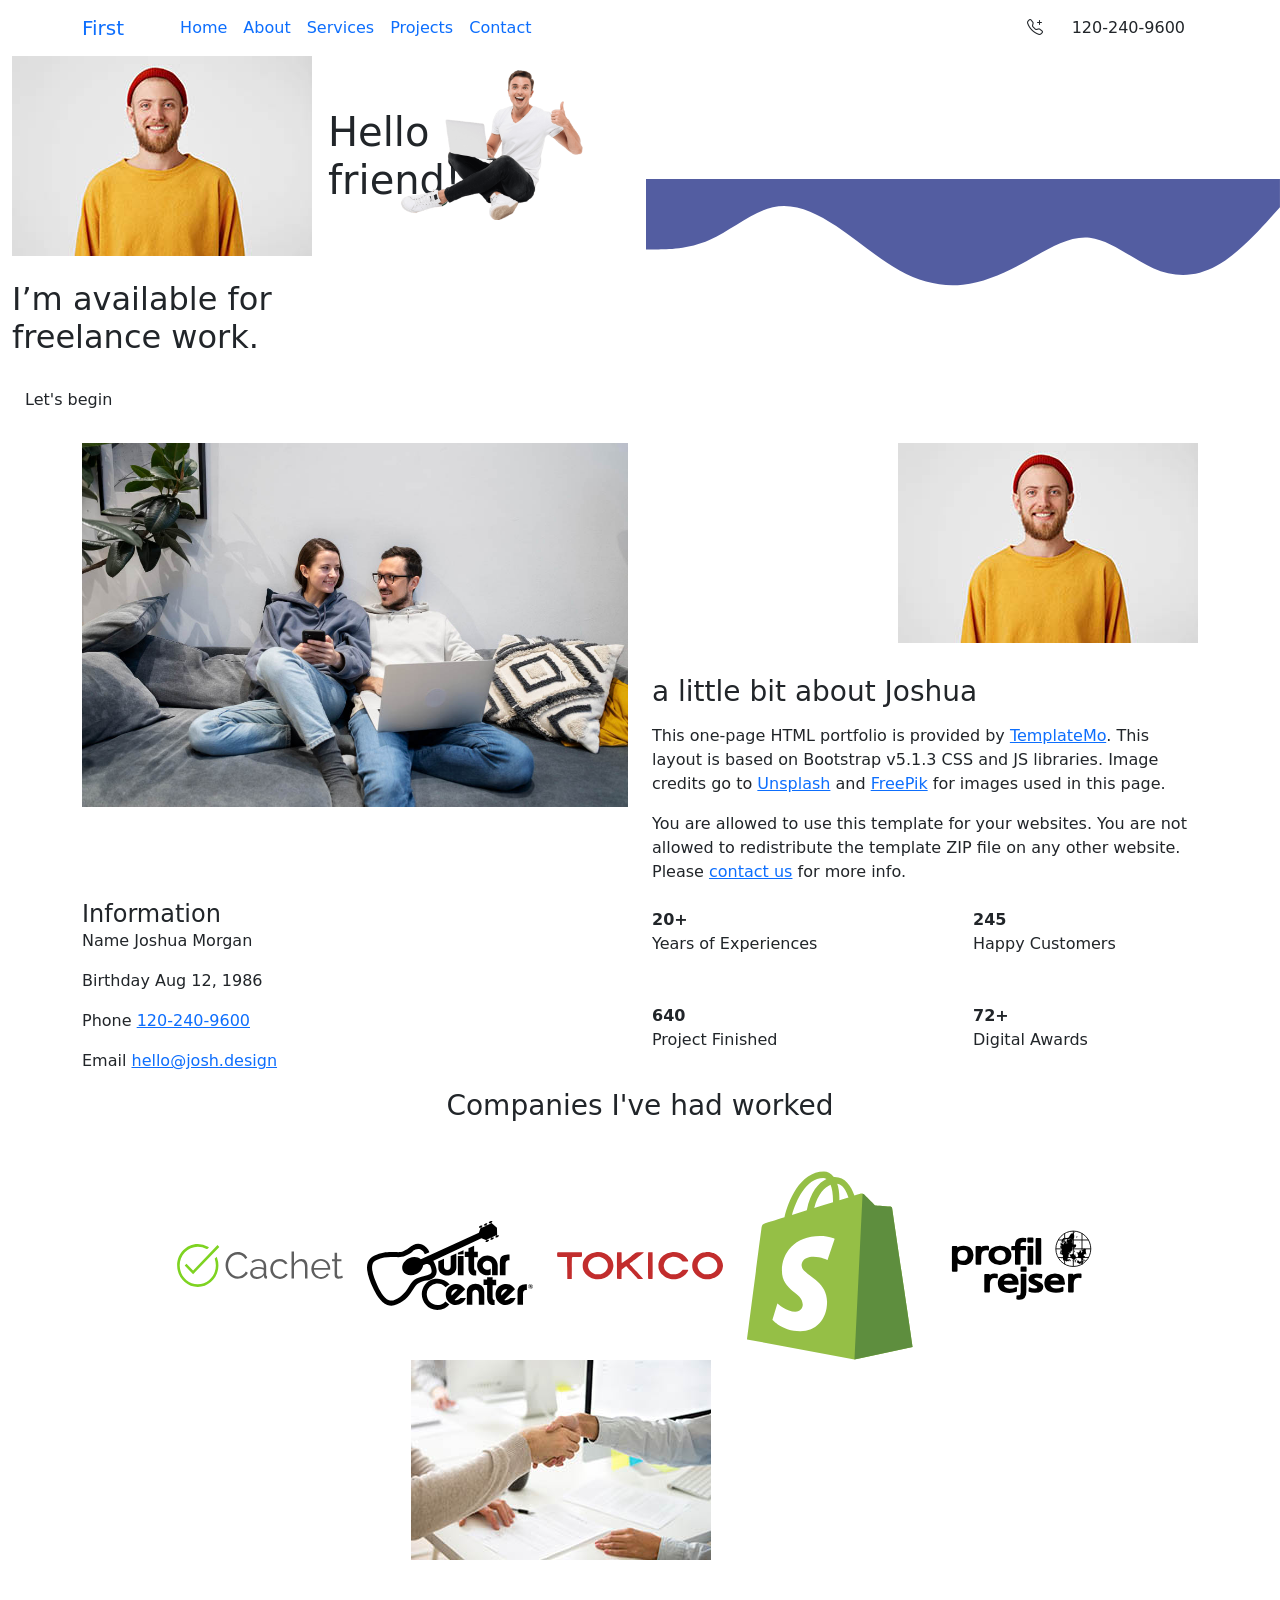
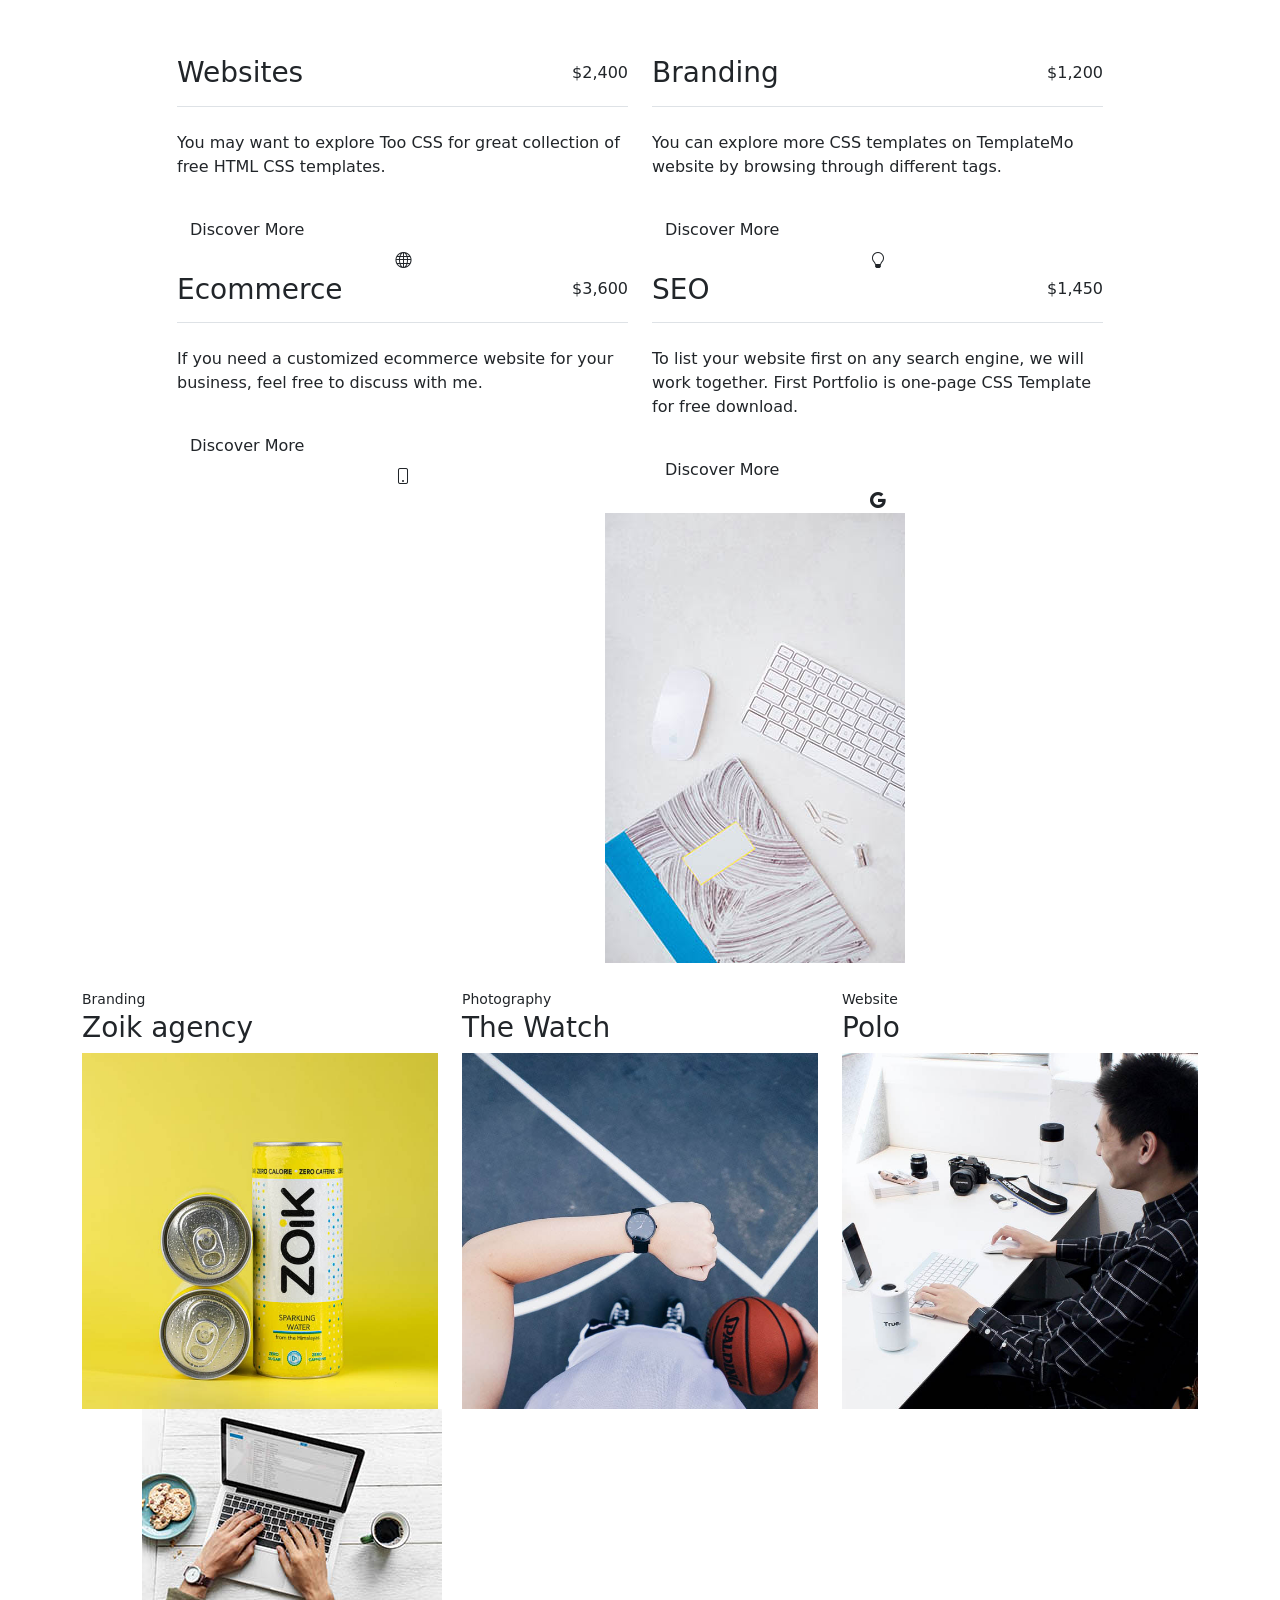
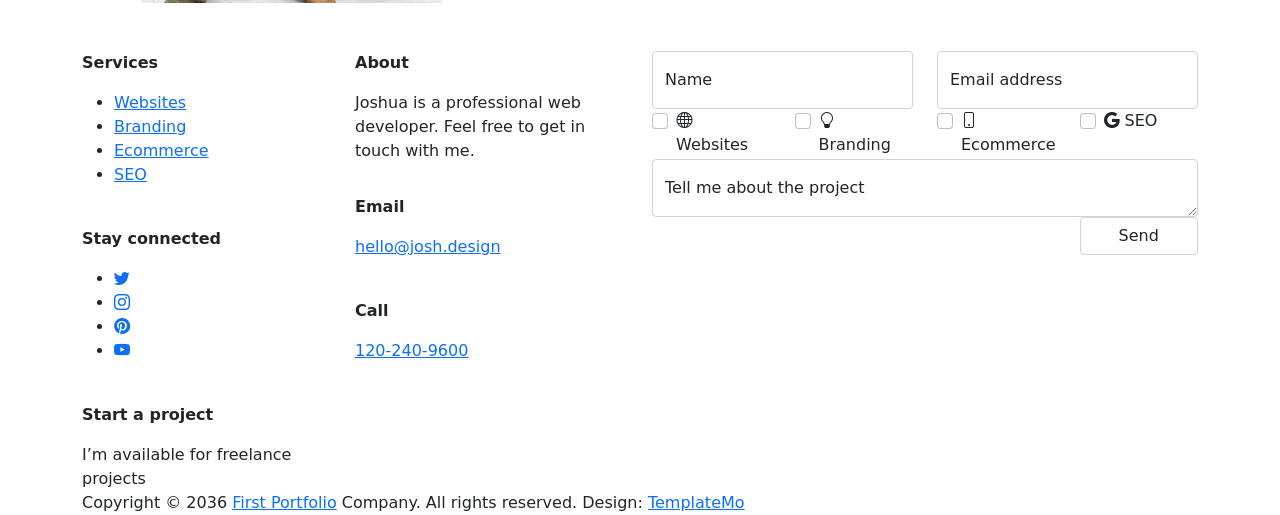
==== index.html @ f3dd94b9 "first push" ====
<!doctype html>
<html lang="en">
    <head>
        <meta charset="utf-8">
        <meta name="viewport" content="width=device-width, initial-scale=1">

        <meta name="description" content="">
        <meta name="author" content="TemplateMo">

        <title>First Portfolio Bootstrap 5 Theme</title>

        <!-- CSS FILES -->
        <link rel="preconnect" href="https://fonts.googleapis.com">
        
        <link rel="preconnect" href="https://fonts.gstatic.com" crossorigin>
        
        <link href="https://fonts.googleapis.com/css2?family=DM+Sans:wght@400;500;700&display=swap" rel="stylesheet">

        <link href="css/bootstrap.min.css" rel="stylesheet">

        <link href="css/bootstrap-icons.css" rel="stylesheet">

        <link href="css/magnific-popup.css" rel="stylesheet">

        <link href="css/templatemo-first-portfolio-style.css" rel="stylesheet">
        
<!--

TemplateMo 578 First Portfolio

https://templatemo.com/tm-578-first-portfolio

-->
    </head>
    
    <body>

        <section class="preloader">
            <div class="spinner">
                <span class="spinner-rotate"></span>    
            </div>
        </section>

        <nav class="navbar navbar-expand-lg">
            <div class="container">

                <button class="navbar-toggler" type="button" data-bs-toggle="collapse" data-bs-target="#navbarNav" aria-controls="navbarNav" aria-expanded="false" aria-label="Toggle navigation">
                    <span class="navbar-toggler-icon"></span>
                </button>

                <a href="index.html" class="navbar-brand mx-auto mx-lg-0">First</a>

                <div class="d-flex align-items-center d-lg-none">
                    <i class="navbar-icon bi-telephone-plus me-3"></i>
                    <a class="custom-btn btn" href="#section_5">
                        120-240-9600
                    </a>
                </div>

                <div class="collapse navbar-collapse" id="navbarNav">
                    <ul class="navbar-nav ms-lg-5">
                        <li class="nav-item">
                            <a class="nav-link click-scroll" href="#section_1">Home</a>
                        </li>

                        <li class="nav-item">
                            <a class="nav-link click-scroll" href="#section_2">About</a>
                        </li>

                        <li class="nav-item">
                            <a class="nav-link click-scroll" href="#section_3">Services</a>
                        </li>

                        <li class="nav-item">
                            <a class="nav-link click-scroll" href="#section_4">Projects</a>
                        </li>

                        <li class="nav-item">
                            <a class="nav-link click-scroll" href="#section_5">Contact</a>
                        </li>
                    </ul>

                    <div class="d-lg-flex align-items-center d-none ms-auto">
                        <i class="navbar-icon bi-telephone-plus me-3"></i>
                        <a class="custom-btn btn" href="#section_5">
                            120-240-9600
                        </a>
                    </div>
                </div>

            </div>
        </nav>

        <main>

            <section class="hero d-flex justify-content-center align-items-center" id="section_1">
                <div class="container">
                    <div class="row">

                        <div class="col-lg-7 col-12">
                            <div class="hero-text">
                                <div class="hero-title-wrap d-flex align-items-center mb-4">
                                    <img src="images/happy-bearded-young-man.jpg" class="avatar-image avatar-image-large img-fluid" alt="">

                                    <h1 class="hero-title ms-3 mb-0">Hello friend!</h1>
                                </div>

                                <h2 class="mb-4">I’m available for freelance work.</h2>
                                <p class="mb-4"><a class="custom-btn btn custom-link" href="#section_2">Let's begin</a></p>
                            </div>
                        </div>

                        <div class="col-lg-5 col-12 position-relative">
                            <div class="hero-image-wrap"></div>
                            <img src="images/portrait-happy-excited-man-holding-laptop-computer.png" class="hero-image img-fluid" alt="">
                        </div>

                    </div>
                </div>

                <svg xmlns="http://www.w3.org/2000/svg" viewBox="0 0 1440 320"><path fill="#535da1" fill-opacity="1" d="M0,160L24,160C48,160,96,160,144,138.7C192,117,240,75,288,64C336,53,384,75,432,106.7C480,139,528,181,576,208C624,235,672,245,720,240C768,235,816,213,864,186.7C912,160,960,128,1008,133.3C1056,139,1104,181,1152,202.7C1200,224,1248,224,1296,197.3C1344,171,1392,117,1416,90.7L1440,64L1440,0L1416,0C1392,0,1344,0,1296,0C1248,0,1200,0,1152,0C1104,0,1056,0,1008,0C960,0,912,0,864,0C816,0,768,0,720,0C672,0,624,0,576,0C528,0,480,0,432,0C384,0,336,0,288,0C240,0,192,0,144,0C96,0,48,0,24,0L0,0Z"></path></svg>
            </section>


            <section class="about section-padding" id="section_2">
                <div class="container">
                    <div class="row">

                        <div class="col-lg-6 col-12">
                            <img src="images/couple-working-from-home-together-sofa.jpg" class="about-image img-fluid" alt="">
                        </div>

                        <div class="col-lg-6 col-12 mt-5 mt-lg-0">
                            <div class="about-thumb">

                                <div class="section-title-wrap d-flex justify-content-end align-items-center mb-4">
                                    <h2 class="text-white me-4 mb-0">My Story</h2>

                                    <img src="images/happy-bearded-young-man.jpg" class="avatar-image img-fluid" alt="">
                                </div>

                                <h3 class="pt-2 mb-3">a little bit about Joshua</h3>

                                <p>This one-page HTML portfolio is provided by <a href="https://templatemo.com" target="_blank">TemplateMo</a>. This layout is based on Bootstrap v5.1.3 CSS and JS libraries. Image credits go to <a href="https://unsplash.com" target="_blank">Unsplash</a> and <a href="https://freepik.com" target="_blank">FreePik</a> for images used in this page.</p>

                                <p>You are allowed to use this template for your websites. You are not allowed to redistribute the template ZIP file on any other website. Please <a href="https://templatemo.com/contact" target="_blank">contact us</a> for more info.</p>
                            </div>
                        </div>

                    </div>
                </div>
            </section>

            <section class="featured section-padding">
                <div class="container">
                    <div class="row">

                        <div class="col-lg-6 col-12">
                            <div class="profile-thumb">
                                <div class="profile-title">
                                    <h4 class="mb-0">Information</h4>
                                </div>

                                <div class="profile-body">
                                    <p>
                                        <span class="profile-small-title">Name</span> 
                                        <span>Joshua Morgan</span>
                                    </p>

                                    <p>
                                        <span class="profile-small-title">Birthday</span> 
                                        <span>Aug 12, 1986</span>
                                    </p>

                                    <p>
                                        <span class="profile-small-title">Phone</span> 
                                         <span><a href="tel: 305-240-9671">120-240-9600</a></span>
                                    </p>

                                    <p>
                                        <span class="profile-small-title">Email</span> 
                                        <span><a href="mailto:hello@josh.design">hello@josh.design</a></span>
                                    </p>
                                </div>
                            </div>
                        </div>

                        <div class="col-lg-6 col-12 mt-5 mt-lg-0">
                            <div class="about-thumb">
                                <div class="row">
                                    <div class="col-lg-6 col-6 featured-border-bottom py-2">
                                        <strong class="featured-numbers">20+</strong>

                                        <p class="featured-text">Years of Experiences</p>
                                    </div>

                                    <div class="col-lg-6 col-6 featured-border-start featured-border-bottom ps-5 py-2">
                                        <strong class="featured-numbers">245</strong>

                                        <p class="featured-text">Happy Customers</p>
                                    </div>

                                    <div class="col-lg-6 col-6 pt-4">
                                        <strong class="featured-numbers">640</strong>

                                        <p class="featured-text">Project Finished</p>
                                    </div>

                                    <div class="col-lg-6 col-6 featured-border-start ps-5 pt-4">
                                        <strong class="featured-numbers">72+</strong>

                                        <p class="featured-text">Digital Awards</p>
                                    </div>
                                </div>
                            </div>
                        </div>

                    </div>
                </div>
            </section>


            <section class="clients section-padding">
                <div class="container">
                    <div class="row align-items-center">

                        <div class="col-lg-12 col-12">
                            <h3 class="text-center mb-5">Companies I've had worked</h3>
                        </div>

                        <div class="col-lg-2 col-4 ms-auto clients-item-height">
                            <img src="images/clients/cachet.svg" class="clients-image img-fluid" alt="">
                        </div>

                        <div class="col-lg-2 col-4 clients-item-height">
                            <img src="images/clients/guitar-center.svg" class="clients-image img-fluid" alt="">
                        </div>

                        <div class="col-lg-2 col-4 clients-item-height">
                            <img src="images/clients/tokico.svg" class="clients-image img-fluid" alt="">
                        </div>

                        <div class="col-lg-2 col-4 clients-item-height">
                            <img src="images/clients/shopify.svg" class="clients-image img-fluid" alt="">
                        </div>

                        <div class="col-lg-2 col-4 me-auto clients-item-height">
                            <img src="images/clients/profil-rejser.svg" class="clients-image img-fluid" alt="">
                        </div>

                    </div>
                </div>
            </section>


            <section class="services section-padding" id="section_3">
                <div class="container">
                    <div class="row">

                        <div class="col-lg-10 col-12 mx-auto">
                            <div class="section-title-wrap d-flex justify-content-center align-items-center mb-5">
                                <img src="images/handshake-man-woman-after-signing-business-contract-closeup.jpg" class="avatar-image img-fluid" alt="">

                                <h2 class="text-white ms-4 mb-0">Services</h2>
                            </div>

                            <div class="row pt-lg-5">
                                <div class="col-lg-6 col-12">
                                    <div class="services-thumb">
                                        <div class="d-flex flex-wrap align-items-center border-bottom mb-4 pb-3">
                                            <h3 class="mb-0">Websites</h3>

                                            <div class="services-price-wrap ms-auto">
                                                <p class="services-price-text mb-0">$2,400</p>
                                                <div class="services-price-overlay"></div>
                                            </div>
                                        </div>

                                        <p>You may want to explore Too CSS for great collection of free HTML CSS templates.</p>

                                        <a href="#" class="custom-btn custom-border-btn btn mt-3">Discover More</a>

                                        <div class="services-icon-wrap d-flex justify-content-center align-items-center">
                                            <i class="services-icon bi-globe"></i>
                                        </div>
                                    </div>
                                </div>

                                <div class="col-lg-6 col-12">
                                    <div class="services-thumb services-thumb-up">
                                        <div class="d-flex flex-wrap align-items-center border-bottom mb-4 pb-3">
                                            <h3 class="mb-0">Branding</h3>

                                            <div class="services-price-wrap ms-auto">
                                                <p class="services-price-text mb-0">$1,200</p>
                                                <div class="services-price-overlay"></div>
                                            </div>
                                        </div>

                                        <p>You can explore more CSS templates on TemplateMo website by browsing through different tags.</p>

                                        <a href="#" class="custom-btn custom-border-btn btn mt-3">Discover More</a>

                                        <div class="services-icon-wrap d-flex justify-content-center align-items-center">
                                            <i class="services-icon bi-lightbulb"></i>
                                        </div>
                                    </div>
                                </div>

                                <div class="col-lg-6 col-12">
                                    <div class="services-thumb">
                                        <div class="d-flex flex-wrap align-items-center border-bottom mb-4 pb-3">
                                            <h3 class="mb-0">Ecommerce</h3>

                                            <div class="services-price-wrap ms-auto">
                                                <p class="services-price-text mb-0">$3,600</p>
                                                <div class="services-price-overlay"></div>
                                            </div>
                                        </div>

                                        <p>If you need a customized ecommerce website for your business, feel free to discuss with me.</p>

                                        <a href="#" class="custom-btn custom-border-btn btn mt-3">Discover More</a>

                                        <div class="services-icon-wrap d-flex justify-content-center align-items-center">
                                            <i class="services-icon bi-phone"></i>
                                        </div>
                                    </div>
                                </div>

                                <div class="col-lg-6 col-12">
                                    <div class="services-thumb services-thumb-up">
                                        <div class="d-flex flex-wrap align-items-center border-bottom mb-4 pb-3">
                                            <h3 class="mb-0">SEO</h3>

                                            <div class="services-price-wrap ms-auto">
                                                <p class="services-price-text mb-0">$1,450</p>
                                                <div class="services-price-overlay"></div>
                                            </div>
                                        </div>

                                        <p>To list your website first on any search engine, we will work together. First Portfolio is one-page CSS Template for free download.</p>

                                        <a href="#" class="custom-btn custom-border-btn btn mt-3">Discover More</a>

                                        <div class="services-icon-wrap d-flex justify-content-center align-items-center">
                                            <i class="services-icon bi-google"></i>
                                        </div>
                                    </div>
                                </div>
                            </div>
                        </div>
                    </div>
                </div>
            </section>


            <section class="projects section-padding" id="section_4">
                <div class="container">
                    <div class="row">

                        <div class="col-lg-8 col-md-8 col-12 ms-auto">
                            <div class="section-title-wrap d-flex justify-content-center align-items-center mb-4">
                                <img src="images/white-desk-work-study-aesthetics.jpg" class="avatar-image img-fluid" alt="">

                                <h2 class="text-white ms-4 mb-0">Projects</h2>
                            </div>
                        </div>

                        <div class="clearfix"></div>

                        <div class="col-lg-4 col-md-6 col-12">
                            <div class="projects-thumb">
                                <div class="projects-info">
                                    <small class="projects-tag">Branding</small>

                                    <h3 class="projects-title">Zoik agency</h3>
                                </div>

                                <a href="images/projects/nikhil-KO4io-eCAXA-unsplash.jpg" class="popup-image">
                                    <img src="images/projects/nikhil-KO4io-eCAXA-unsplash.jpg" class="projects-image img-fluid" alt="">
                                </a>
                            </div>
                        </div>

                        <div class="col-lg-4 col-md-6 col-12">
                            <div class="projects-thumb">
                                <div class="projects-info">
                                    <small class="projects-tag">Photography</small>

                                    <h3 class="projects-title">The Watch</h3>
                                </div>

                                <a href="images/projects/the-5th-IQYR7N67dhM-unsplash.jpg" class="popup-image">
                                    <img src="images/projects/the-5th-IQYR7N67dhM-unsplash.jpg" class="projects-image img-fluid" alt="">
                                </a>
                            </div>
                        </div>

                        <div class="col-lg-4 col-md-6 col-12">
                            <div class="projects-thumb">
                                <div class="projects-info">
                                    <small class="projects-tag">Website</small>

                                    <h3 class="projects-title">Polo</h3>
                                </div>

                                <a href="images/projects/true-agency-9Bjog5FZ-oc-unsplash.jpg" class="popup-image">
                                    <img src="images/projects/true-agency-9Bjog5FZ-oc-unsplash.jpg" class="projects-image img-fluid" alt="">
                                </a>
                            </div>
                        </div>

                    </div>
                </div>
            </section>

            <section class="contact section-padding" id="section_5">
                    <div class="container">
                        <div class="row">

                            <div class="col-lg-6 col-md-8 col-12">
                                <div class="section-title-wrap d-flex justify-content-center align-items-center mb-5">
                                    <img src="images/aerial-view-man-using-computer-laptop-wooden-table.jpg" class="avatar-image img-fluid" alt="">

                                    <h2 class="text-white ms-4 mb-0">Say Hi</h2>
                                </div>
                            </div>

                            <div class="clearfix"></div>

                            <div class="col-lg-3 col-md-6 col-12 pe-lg-0">
                                <div class="contact-info contact-info-border-start d-flex flex-column">
                                    <strong class="site-footer-title d-block mb-3">Services</strong>

                                    <ul class="footer-menu">
                                        <li class="footer-menu-item"><a href="#" class="footer-menu-link">Websites</a></li>

                                        <li class="footer-menu-item"><a href="#" class="footer-menu-link">Branding</a></li>

                                        <li class="footer-menu-item"><a href="#" class="footer-menu-link">Ecommerce</a></li>

                                        <li class="footer-menu-item"><a href="#" class="footer-menu-link">SEO</a></li>
                                    </ul>

                                    <strong class="site-footer-title d-block mt-4 mb-3">Stay connected</strong>

                                    <ul class="social-icon">
                                        <li class="social-icon-item"><a href="https://twitter.com/minthu" class="social-icon-link bi-twitter"></a></li>

                                        <li class="social-icon-item"><a href="#" class="social-icon-link bi-instagram"></a></li>

                                        <li class="social-icon-item"><a href="#" class="social-icon-link bi-pinterest"></a></li>

                                        <li class="social-icon-item"><a href="https://www.youtube.com/templatemo" class="social-icon-link bi-youtube"></a></li>
                                    </ul>

                                    <strong class="site-footer-title d-block mt-4 mb-3">Start a project</strong>

                                    <p class="mb-0">I’m available for freelance projects</p>
                                </div>
                            </div>

                            <div class="col-lg-3 col-md-6 col-12 ps-lg-0">
                                <div class="contact-info d-flex flex-column">
                                    <strong class="site-footer-title d-block mb-3">About</strong>

                                    <p class="mb-2">
                                        Joshua is a professional web developer. Feel free to get in touch with me.
                              </p>

                                    <strong class="site-footer-title d-block mt-4 mb-3">Email</strong>

                                    <p>
                                        <a href="mailto:hello@josh.design">
                                            hello@josh.design
                                        </a>
                                    </p>

                                    <strong class="site-footer-title d-block mt-4 mb-3">Call</strong>

                                    <p class="mb-0">
                                        <a href="tel: 120-240-9600">
                                            120-240-9600
                                        </a>
                                    </p>
                                </div>
                            </div>

                            <div class="col-lg-6 col-12 mt-5 mt-lg-0">
                                <form action="#" method="get" class="custom-form contact-form" role="form">
                                    <div class="row">
                                        <div class="col-lg-6 col-md-6 col-12">
                                            <div class="form-floating">
                                                <input type="text" name="name" id="name" class="form-control" placeholder="Name" required="">
                                                
                                                <label for="floatingInput">Name</label>
                                            </div>
                                        </div>

                                        <div class="col-lg-6 col-md-6 col-12"> 
                                            <div class="form-floating">
                                                <input type="email" name="email" id="email" pattern="[^ @]*@[^ @]*" class="form-control" placeholder="Email address" required="">
                                                
                                                <label for="floatingInput">Email address</label>
                                            </div>
                                        </div>

                                        <div class="col-lg-3 col-md-6 col-6">
                                            <div class="form-check form-check-inline">
                                                <input name="website" type="checkbox" class="form-check-input" id="inlineCheckbox1" value="1">

                                                <label class="form-check-label" for="inlineCheckbox1">
                                                    <i class="bi-globe form-check-icon"></i>
                                                    <span class="form-check-label-text">Websites</span>
                                                </label>
                                          </div>
                                        </div>

                                        <div class="col-lg-3 col-md-6 col-6">
                                            <div class="form-check form-check-inline">
                                                <input name="branding" type="checkbox" class="form-check-input" id="inlineCheckbox2" value="1">

                                                <label class="form-check-label" for="inlineCheckbox2">
                                                    <i class="bi-lightbulb form-check-icon"></i>
                                                    <span class="form-check-label-text">Branding</span>
                                                </label>
                                            </div>
                                        </div>

                                        <div class="col-lg-3 col-md-6 col-6">
                                            <div class="form-check form-check-inline">
                                                <input name="ecommerce" type="checkbox" class="form-check-input" id="inlineCheckbox3" value="1">

                                                <label class="form-check-label" for="inlineCheckbox3">
                                                    <i class="bi-phone form-check-icon"></i>
                                                    <span class="form-check-label-text">Ecommerce</span>
                                                </label>
                                            </div>
                                        </div>

                                        <div class="col-lg-3 col-md-6 col-6">
                                            <div class="form-check form-check-inline me-0">
                                                <input name="seo" type="checkbox" class="form-check-input" id="inlineCheckbox4" value="1">

                                                <label class="form-check-label" for="inlineCheckbox4">
                                                    <i class="bi-google form-check-icon"></i>
                                                    <span class="form-check-label-text">SEO</span>
                                                </label>
                                            </div>
                                        </div>

                                        <div class="col-lg-12 col-12">
                                            <div class="form-floating">
                                                <textarea class="form-control" id="message" name="message" placeholder="Tell me about the project"></textarea>
                                                
                                                <label for="floatingTextarea">Tell me about the project</label>
                                            </div>
                                        </div>

                                        <div class="col-lg-3 col-12 ms-auto">
                                            <button type="submit" class="form-control">Send</button>
                                        </div>

                                    </div>
                                </form>
                            </div>

                        </div>
                    </div>
                </div>
            </section>

        </main>

        <footer class="site-footer">
            <div class="container">
                <div class="row">

                    <div class="col-lg-12 col-12">
                        <div class="copyright-text-wrap">
                            <p class="mb-0">
                                <span class="copyright-text">Copyright © 2036 <a href="#">First Portfolio</a> Company. All rights reserved.</span>
                                Design: 
                                <a rel="sponsored" href="https://templatemo.com" target="_blank">TemplateMo</a>
                            </p>
                        </div>
                    </div>

                </div>
            </div>
        </footer>

        <!-- JAVASCRIPT FILES -->
        <script src="js/jquery.min.js"></script>
        <script src="js/bootstrap.min.js"></script>
        <script src="js/jquery.sticky.js"></script>
        <script src="js/click-scroll.js"></script>
        <script src="js/jquery.magnific-popup.min.js"></script>
        <script src="js/magnific-popup-options.js"></script>
        <script src="js/custom.js"></script>

    </body>
</html>
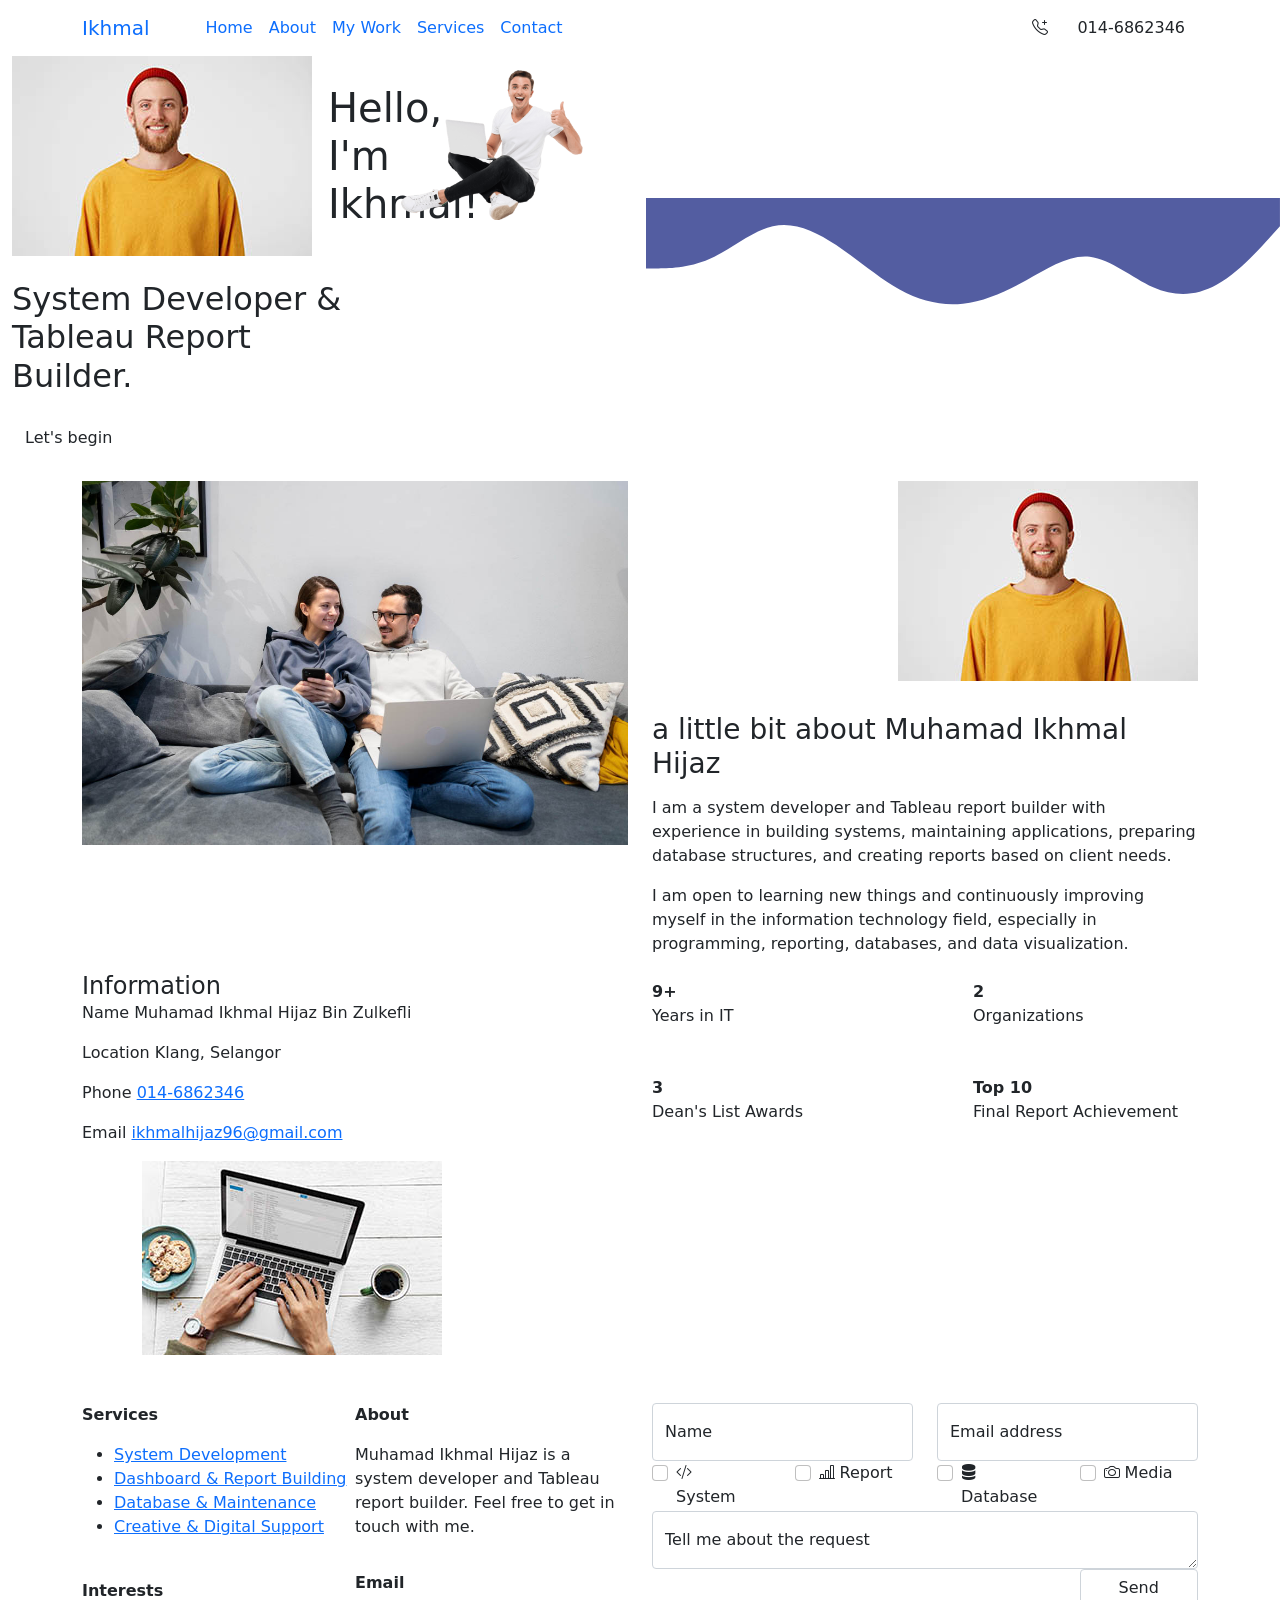
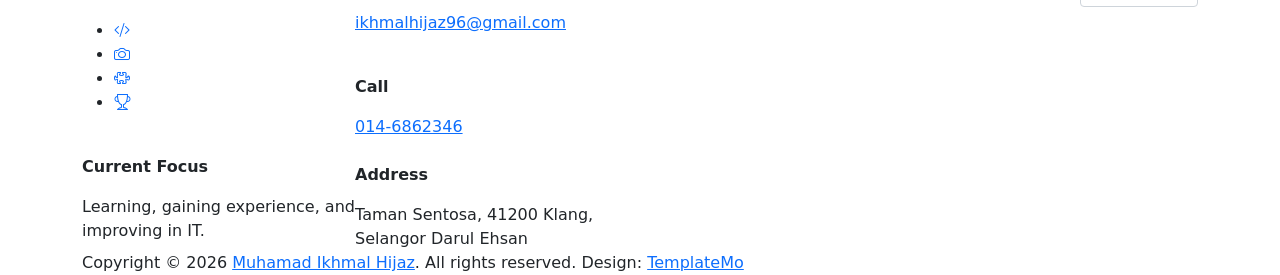
==== commit 3410d459: "Add new pages for My Work and Services; enhance click-scroll functionality for better navigation" ====
--- a/index.html
+++ b/index.html
@@ -4,10 +4,10 @@
         <meta charset="utf-8">
         <meta name="viewport" content="width=device-width, initial-scale=1">
 
-        <meta name="description" content="">
-        <meta name="author" content="TemplateMo">
-
-        <title>First Portfolio Bootstrap 5 Theme</title>
+        <meta name="description" content="Portfolio of Muhamad Ikhmal Hijaz Bin Zulkefli, System Developer and Tableau Report Builder.">
+        <meta name="author" content="Muhamad Ikhmal Hijaz Bin Zulkefli">
+
+        <title>Muhamad Ikhmal Hijaz | Portfolio</title>
 
         <!-- CSS FILES -->
         <link rel="preconnect" href="https://fonts.googleapis.com">
@@ -48,12 +48,12 @@
                     <span class="navbar-toggler-icon"></span>
                 </button>
 
-                <a href="index.html" class="navbar-brand mx-auto mx-lg-0">First</a>
+                <a href="index.html" class="navbar-brand mx-auto mx-lg-0">Ikhmal</a>
 
                 <div class="d-flex align-items-center d-lg-none">
                     <i class="navbar-icon bi-telephone-plus me-3"></i>
                     <a class="custom-btn btn" href="#section_5">
-                        120-240-9600
+                        014-6862346
                     </a>
                 </div>
 
@@ -68,11 +68,11 @@
                         </li>
 
                         <li class="nav-item">
-                            <a class="nav-link click-scroll" href="#section_3">Services</a>
+                            <a class="nav-link" href="my-work.html">My Work</a>
                         </li>
 
                         <li class="nav-item">
-                            <a class="nav-link click-scroll" href="#section_4">Projects</a>
+                            <a class="nav-link" href="services.html">Services</a>
                         </li>
 
                         <li class="nav-item">
@@ -83,7 +83,7 @@
                     <div class="d-lg-flex align-items-center d-none ms-auto">
                         <i class="navbar-icon bi-telephone-plus me-3"></i>
                         <a class="custom-btn btn" href="#section_5">
-                            120-240-9600
+                            014-6862346
                         </a>
                     </div>
                 </div>
@@ -102,10 +102,10 @@
                                 <div class="hero-title-wrap d-flex align-items-center mb-4">
                                     <img src="images/happy-bearded-young-man.jpg" class="avatar-image avatar-image-large img-fluid" alt="">
 
-                                    <h1 class="hero-title ms-3 mb-0">Hello friend!</h1>
-                                </div>
-
-                                <h2 class="mb-4">I’m available for freelance work.</h2>
+                                    <h1 class="hero-title ms-3 mb-0">Hello, I'm Ikhmal!</h1>
+                                </div>
+
+                                <h2 class="mb-4">System Developer & Tableau Report Builder.</h2>
                                 <p class="mb-4"><a class="custom-btn btn custom-link" href="#section_2">Let's begin</a></p>
                             </div>
                         </div>
@@ -139,11 +139,11 @@
                                     <img src="images/happy-bearded-young-man.jpg" class="avatar-image img-fluid" alt="">
                                 </div>
 
-                                <h3 class="pt-2 mb-3">a little bit about Joshua</h3>
-
-                                <p>This one-page HTML portfolio is provided by <a href="https://templatemo.com" target="_blank">TemplateMo</a>. This layout is based on Bootstrap v5.1.3 CSS and JS libraries. Image credits go to <a href="https://unsplash.com" target="_blank">Unsplash</a> and <a href="https://freepik.com" target="_blank">FreePik</a> for images used in this page.</p>
-
-                                <p>You are allowed to use this template for your websites. You are not allowed to redistribute the template ZIP file on any other website. Please <a href="https://templatemo.com/contact" target="_blank">contact us</a> for more info.</p>
+                                <h3 class="pt-2 mb-3">a little bit about Muhamad Ikhmal Hijaz</h3>
+
+                                <p>I am a system developer and Tableau report builder with experience in building systems, maintaining applications, preparing database structures, and creating reports based on client needs.</p>
+
+                                <p>I am open to learning new things and continuously improving myself in the information technology field, especially in programming, reporting, databases, and data visualization.</p>
                             </div>
                         </div>
 
@@ -164,22 +164,22 @@
                                 <div class="profile-body">
                                     <p>
                                         <span class="profile-small-title">Name</span> 
-                                        <span>Joshua Morgan</span>
+                                        <span>Muhamad Ikhmal Hijaz Bin Zulkefli</span>
                                     </p>
 
                                     <p>
-                                        <span class="profile-small-title">Birthday</span> 
-                                        <span>Aug 12, 1986</span>
+                                        <span class="profile-small-title">Location</span>
+                                        <span>Klang, Selangor</span>
                                     </p>
 
                                     <p>
                                         <span class="profile-small-title">Phone</span> 
-                                         <span><a href="tel: 305-240-9671">120-240-9600</a></span>
+                                         <span><a href="tel:0146862346">014-6862346</a></span>
                                     </p>
 
                                     <p>
                                         <span class="profile-small-title">Email</span> 
-                                        <span><a href="mailto:hello@josh.design">hello@josh.design</a></span>
+                                        <span><a href="mailto:ikhmalhijaz96@gmail.com">ikhmalhijaz96@gmail.com</a></span>
                                     </p>
                                 </div>
                             </div>
@@ -189,27 +189,27 @@
                             <div class="about-thumb">
                                 <div class="row">
                                     <div class="col-lg-6 col-6 featured-border-bottom py-2">
-                                        <strong class="featured-numbers">20+</strong>
-
-                                        <p class="featured-text">Years of Experiences</p>
+                                        <strong class="featured-numbers">9+</strong>
+
+                                        <p class="featured-text">Years in IT</p>
                                     </div>
 
                                     <div class="col-lg-6 col-6 featured-border-start featured-border-bottom ps-5 py-2">
-                                        <strong class="featured-numbers">245</strong>
-
-                                        <p class="featured-text">Happy Customers</p>
+                                        <strong class="featured-numbers">2</strong>
+
+                                        <p class="featured-text">Organizations</p>
                                     </div>
 
                                     <div class="col-lg-6 col-6 pt-4">
-                                        <strong class="featured-numbers">640</strong>
-
-                                        <p class="featured-text">Project Finished</p>
+                                        <strong class="featured-numbers">3</strong>
+
+                                        <p class="featured-text">Dean's List Awards</p>
                                     </div>
 
                                     <div class="col-lg-6 col-6 featured-border-start ps-5 pt-4">
-                                        <strong class="featured-numbers">72+</strong>
-
-                                        <p class="featured-text">Digital Awards</p>
+                                        <strong class="featured-numbers">Top 10</strong>
+
+                                        <p class="featured-text">Final Report Achievement</p>
                                     </div>
                                 </div>
                             </div>
@@ -219,201 +219,6 @@
                 </div>
             </section>
 
-
-            <section class="clients section-padding">
-                <div class="container">
-                    <div class="row align-items-center">
-
-                        <div class="col-lg-12 col-12">
-                            <h3 class="text-center mb-5">Companies I've had worked</h3>
-                        </div>
-
-                        <div class="col-lg-2 col-4 ms-auto clients-item-height">
-                            <img src="images/clients/cachet.svg" class="clients-image img-fluid" alt="">
-                        </div>
-
-                        <div class="col-lg-2 col-4 clients-item-height">
-                            <img src="images/clients/guitar-center.svg" class="clients-image img-fluid" alt="">
-                        </div>
-
-                        <div class="col-lg-2 col-4 clients-item-height">
-                            <img src="images/clients/tokico.svg" class="clients-image img-fluid" alt="">
-                        </div>
-
-                        <div class="col-lg-2 col-4 clients-item-height">
-                            <img src="images/clients/shopify.svg" class="clients-image img-fluid" alt="">
-                        </div>
-
-                        <div class="col-lg-2 col-4 me-auto clients-item-height">
-                            <img src="images/clients/profil-rejser.svg" class="clients-image img-fluid" alt="">
-                        </div>
-
-                    </div>
-                </div>
-            </section>
-
-
-            <section class="services section-padding" id="section_3">
-                <div class="container">
-                    <div class="row">
-
-                        <div class="col-lg-10 col-12 mx-auto">
-                            <div class="section-title-wrap d-flex justify-content-center align-items-center mb-5">
-                                <img src="images/handshake-man-woman-after-signing-business-contract-closeup.jpg" class="avatar-image img-fluid" alt="">
-
-                                <h2 class="text-white ms-4 mb-0">Services</h2>
-                            </div>
-
-                            <div class="row pt-lg-5">
-                                <div class="col-lg-6 col-12">
-                                    <div class="services-thumb">
-                                        <div class="d-flex flex-wrap align-items-center border-bottom mb-4 pb-3">
-                                            <h3 class="mb-0">Websites</h3>
-
-                                            <div class="services-price-wrap ms-auto">
-                                                <p class="services-price-text mb-0">$2,400</p>
-                                                <div class="services-price-overlay"></div>
-                                            </div>
-                                        </div>
-
-                                        <p>You may want to explore Too CSS for great collection of free HTML CSS templates.</p>
-
-                                        <a href="#" class="custom-btn custom-border-btn btn mt-3">Discover More</a>
-
-                                        <div class="services-icon-wrap d-flex justify-content-center align-items-center">
-                                            <i class="services-icon bi-globe"></i>
-                                        </div>
-                                    </div>
-                                </div>
-
-                                <div class="col-lg-6 col-12">
-                                    <div class="services-thumb services-thumb-up">
-                                        <div class="d-flex flex-wrap align-items-center border-bottom mb-4 pb-3">
-                                            <h3 class="mb-0">Branding</h3>
-
-                                            <div class="services-price-wrap ms-auto">
-                                                <p class="services-price-text mb-0">$1,200</p>
-                                                <div class="services-price-overlay"></div>
-                                            </div>
-                                        </div>
-
-                                        <p>You can explore more CSS templates on TemplateMo website by browsing through different tags.</p>
-
-                                        <a href="#" class="custom-btn custom-border-btn btn mt-3">Discover More</a>
-
-                                        <div class="services-icon-wrap d-flex justify-content-center align-items-center">
-                                            <i class="services-icon bi-lightbulb"></i>
-                                        </div>
-                                    </div>
-                                </div>
-
-                                <div class="col-lg-6 col-12">
-                                    <div class="services-thumb">
-                                        <div class="d-flex flex-wrap align-items-center border-bottom mb-4 pb-3">
-                                            <h3 class="mb-0">Ecommerce</h3>
-
-                                            <div class="services-price-wrap ms-auto">
-                                                <p class="services-price-text mb-0">$3,600</p>
-                                                <div class="services-price-overlay"></div>
-                                            </div>
-                                        </div>
-
-                                        <p>If you need a customized ecommerce website for your business, feel free to discuss with me.</p>
-
-                                        <a href="#" class="custom-btn custom-border-btn btn mt-3">Discover More</a>
-
-                                        <div class="services-icon-wrap d-flex justify-content-center align-items-center">
-                                            <i class="services-icon bi-phone"></i>
-                                        </div>
-                                    </div>
-                                </div>
-
-                                <div class="col-lg-6 col-12">
-                                    <div class="services-thumb services-thumb-up">
-                                        <div class="d-flex flex-wrap align-items-center border-bottom mb-4 pb-3">
-                                            <h3 class="mb-0">SEO</h3>
-
-                                            <div class="services-price-wrap ms-auto">
-                                                <p class="services-price-text mb-0">$1,450</p>
-                                                <div class="services-price-overlay"></div>
-                                            </div>
-                                        </div>
-
-                                        <p>To list your website first on any search engine, we will work together. First Portfolio is one-page CSS Template for free download.</p>
-
-                                        <a href="#" class="custom-btn custom-border-btn btn mt-3">Discover More</a>
-
-                                        <div class="services-icon-wrap d-flex justify-content-center align-items-center">
-                                            <i class="services-icon bi-google"></i>
-                                        </div>
-                                    </div>
-                                </div>
-                            </div>
-                        </div>
-                    </div>
-                </div>
-            </section>
-
-
-            <section class="projects section-padding" id="section_4">
-                <div class="container">
-                    <div class="row">
-
-                        <div class="col-lg-8 col-md-8 col-12 ms-auto">
-                            <div class="section-title-wrap d-flex justify-content-center align-items-center mb-4">
-                                <img src="images/white-desk-work-study-aesthetics.jpg" class="avatar-image img-fluid" alt="">
-
-                                <h2 class="text-white ms-4 mb-0">Projects</h2>
-                            </div>
-                        </div>
-
-                        <div class="clearfix"></div>
-
-                        <div class="col-lg-4 col-md-6 col-12">
-                            <div class="projects-thumb">
-                                <div class="projects-info">
-                                    <small class="projects-tag">Branding</small>
-
-                                    <h3 class="projects-title">Zoik agency</h3>
-                                </div>
-
-                                <a href="images/projects/nikhil-KO4io-eCAXA-unsplash.jpg" class="popup-image">
-                                    <img src="images/projects/nikhil-KO4io-eCAXA-unsplash.jpg" class="projects-image img-fluid" alt="">
-                                </a>
-                            </div>
-                        </div>
-
-                        <div class="col-lg-4 col-md-6 col-12">
-                            <div class="projects-thumb">
-                                <div class="projects-info">
-                                    <small class="projects-tag">Photography</small>
-
-                                    <h3 class="projects-title">The Watch</h3>
-                                </div>
-
-                                <a href="images/projects/the-5th-IQYR7N67dhM-unsplash.jpg" class="popup-image">
-                                    <img src="images/projects/the-5th-IQYR7N67dhM-unsplash.jpg" class="projects-image img-fluid" alt="">
-                                </a>
-                            </div>
-                        </div>
-
-                        <div class="col-lg-4 col-md-6 col-12">
-                            <div class="projects-thumb">
-                                <div class="projects-info">
-                                    <small class="projects-tag">Website</small>
-
-                                    <h3 class="projects-title">Polo</h3>
-                                </div>
-
-                                <a href="images/projects/true-agency-9Bjog5FZ-oc-unsplash.jpg" class="popup-image">
-                                    <img src="images/projects/true-agency-9Bjog5FZ-oc-unsplash.jpg" class="projects-image img-fluid" alt="">
-                                </a>
-                            </div>
-                        </div>
-
-                    </div>
-                </div>
-            </section>
 
             <section class="contact section-padding" id="section_5">
                     <div class="container">
@@ -434,30 +239,30 @@
                                     <strong class="site-footer-title d-block mb-3">Services</strong>
 
                                     <ul class="footer-menu">
-                                        <li class="footer-menu-item"><a href="#" class="footer-menu-link">Websites</a></li>
-
-                                        <li class="footer-menu-item"><a href="#" class="footer-menu-link">Branding</a></li>
-
-                                        <li class="footer-menu-item"><a href="#" class="footer-menu-link">Ecommerce</a></li>
-
-                                        <li class="footer-menu-item"><a href="#" class="footer-menu-link">SEO</a></li>
+                                        <li class="footer-menu-item"><a href="services.html" class="footer-menu-link">System Development</a></li>
+
+                                        <li class="footer-menu-item"><a href="services.html" class="footer-menu-link">Dashboard & Report Building</a></li>
+
+                                        <li class="footer-menu-item"><a href="services.html" class="footer-menu-link">Database & Maintenance</a></li>
+
+                                        <li class="footer-menu-item"><a href="services.html" class="footer-menu-link">Creative & Digital Support</a></li>
                                     </ul>
 
-                                    <strong class="site-footer-title d-block mt-4 mb-3">Stay connected</strong>
+                                    <strong class="site-footer-title d-block mt-4 mb-3">Interests</strong>
 
                                     <ul class="social-icon">
-                                        <li class="social-icon-item"><a href="https://twitter.com/minthu" class="social-icon-link bi-twitter"></a></li>
-
-                                        <li class="social-icon-item"><a href="#" class="social-icon-link bi-instagram"></a></li>
-
-                                        <li class="social-icon-item"><a href="#" class="social-icon-link bi-pinterest"></a></li>
-
-                                        <li class="social-icon-item"><a href="https://www.youtube.com/templatemo" class="social-icon-link bi-youtube"></a></li>
+                                        <li class="social-icon-item"><a href="#" class="social-icon-link bi-code-slash"></a></li>
+
+                                        <li class="social-icon-item"><a href="#" class="social-icon-link bi-camera"></a></li>
+
+                                        <li class="social-icon-item"><a href="#" class="social-icon-link bi-puzzle"></a></li>
+
+                                        <li class="social-icon-item"><a href="#" class="social-icon-link bi-trophy"></a></li>
                                     </ul>
 
-                                    <strong class="site-footer-title d-block mt-4 mb-3">Start a project</strong>
-
-                                    <p class="mb-0">I’m available for freelance projects</p>
+                                    <strong class="site-footer-title d-block mt-4 mb-3">Current Focus</strong>
+
+                                    <p class="mb-0">Learning, gaining experience, and improving in IT.</p>
                                 </div>
                             </div>
 
@@ -466,23 +271,29 @@
                                     <strong class="site-footer-title d-block mb-3">About</strong>
 
                                     <p class="mb-2">
-                                        Joshua is a professional web developer. Feel free to get in touch with me.
+                                        Muhamad Ikhmal Hijaz is a system developer and Tableau report builder. Feel free to get in touch with me.
                               </p>
 
                                     <strong class="site-footer-title d-block mt-4 mb-3">Email</strong>
 
                                     <p>
-                                        <a href="mailto:hello@josh.design">
-                                            hello@josh.design
+                                        <a href="mailto:ikhmalhijaz96@gmail.com">
+                                            ikhmalhijaz96@gmail.com
                                         </a>
                                     </p>
 
                                     <strong class="site-footer-title d-block mt-4 mb-3">Call</strong>
 
                                     <p class="mb-0">
-                                        <a href="tel: 120-240-9600">
-                                            120-240-9600
+                                        <a href="tel:0146862346">
+                                            014-6862346
                                         </a>
+                                    </p>
+
+                                    <strong class="site-footer-title d-block mt-4 mb-3">Address</strong>
+
+                                    <p class="mb-0">
+                                        Taman Sentosa, 41200 Klang, Selangor Darul Ehsan
                                     </p>
                                 </div>
                             </div>
@@ -508,53 +319,53 @@
 
                                         <div class="col-lg-3 col-md-6 col-6">
                                             <div class="form-check form-check-inline">
-                                                <input name="website" type="checkbox" class="form-check-input" id="inlineCheckbox1" value="1">
+                                                <input name="system" type="checkbox" class="form-check-input" id="inlineCheckbox1" value="1">
 
                                                 <label class="form-check-label" for="inlineCheckbox1">
-                                                    <i class="bi-globe form-check-icon"></i>
-                                                    <span class="form-check-label-text">Websites</span>
+                                                    <i class="bi-code-slash form-check-icon"></i>
+                                                    <span class="form-check-label-text">System</span>
                                                 </label>
                                           </div>
                                         </div>
 
                                         <div class="col-lg-3 col-md-6 col-6">
                                             <div class="form-check form-check-inline">
-                                                <input name="branding" type="checkbox" class="form-check-input" id="inlineCheckbox2" value="1">
+                                                <input name="report" type="checkbox" class="form-check-input" id="inlineCheckbox2" value="1">
 
                                                 <label class="form-check-label" for="inlineCheckbox2">
-                                                    <i class="bi-lightbulb form-check-icon"></i>
-                                                    <span class="form-check-label-text">Branding</span>
+                                                    <i class="bi-bar-chart-line form-check-icon"></i>
+                                                    <span class="form-check-label-text">Report</span>
                                                 </label>
                                             </div>
                                         </div>
 
                                         <div class="col-lg-3 col-md-6 col-6">
                                             <div class="form-check form-check-inline">
-                                                <input name="ecommerce" type="checkbox" class="form-check-input" id="inlineCheckbox3" value="1">
+                                                <input name="database" type="checkbox" class="form-check-input" id="inlineCheckbox3" value="1">
 
                                                 <label class="form-check-label" for="inlineCheckbox3">
-                                                    <i class="bi-phone form-check-icon"></i>
-                                                    <span class="form-check-label-text">Ecommerce</span>
+                                                    <i class="bi-server form-check-icon"></i>
+                                                    <span class="form-check-label-text">Database</span>
                                                 </label>
                                             </div>
                                         </div>
 
                                         <div class="col-lg-3 col-md-6 col-6">
                                             <div class="form-check form-check-inline me-0">
-                                                <input name="seo" type="checkbox" class="form-check-input" id="inlineCheckbox4" value="1">
+                                                <input name="media" type="checkbox" class="form-check-input" id="inlineCheckbox4" value="1">
 
                                                 <label class="form-check-label" for="inlineCheckbox4">
-                                                    <i class="bi-google form-check-icon"></i>
-                                                    <span class="form-check-label-text">SEO</span>
+                                                    <i class="bi-camera form-check-icon"></i>
+                                                    <span class="form-check-label-text">Media</span>
                                                 </label>
                                             </div>
                                         </div>
 
                                         <div class="col-lg-12 col-12">
                                             <div class="form-floating">
-                                                <textarea class="form-control" id="message" name="message" placeholder="Tell me about the project"></textarea>
+                                                <textarea class="form-control" id="message" name="message" placeholder="Tell me about the request"></textarea>
                                                 
-                                                <label for="floatingTextarea">Tell me about the project</label>
+                                                <label for="floatingTextarea">Tell me about the request</label>
                                             </div>
                                         </div>
 
@@ -580,7 +391,7 @@
                     <div class="col-lg-12 col-12">
                         <div class="copyright-text-wrap">
                             <p class="mb-0">
-                                <span class="copyright-text">Copyright © 2036 <a href="#">First Portfolio</a> Company. All rights reserved.</span>
+                                <span class="copyright-text">Copyright © 2026 <a href="#">Muhamad Ikhmal Hijaz</a>. All rights reserved.</span>
                                 Design: 
                                 <a rel="sponsored" href="https://templatemo.com" target="_blank">TemplateMo</a>
                             </p>
@@ -601,4 +412,4 @@
         <script src="js/custom.js"></script>
 
     </body>
-</html>+</html>
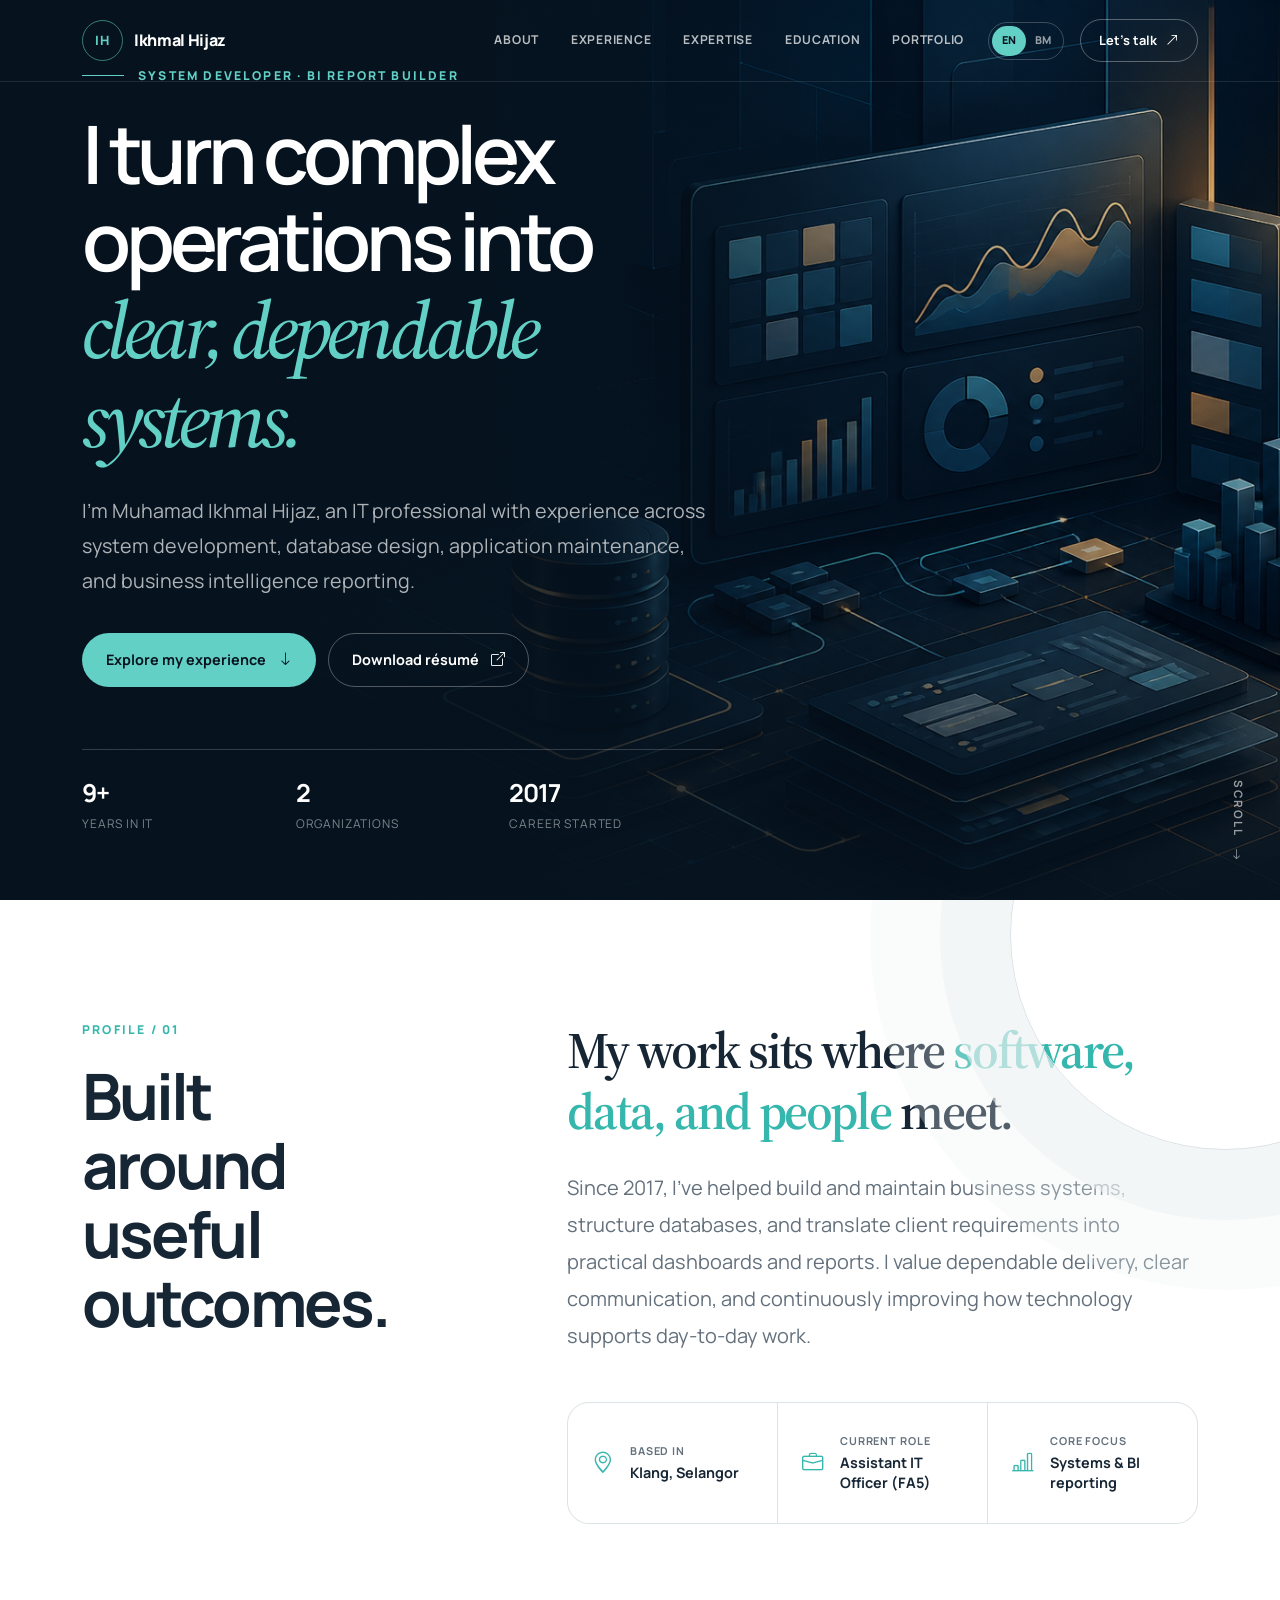
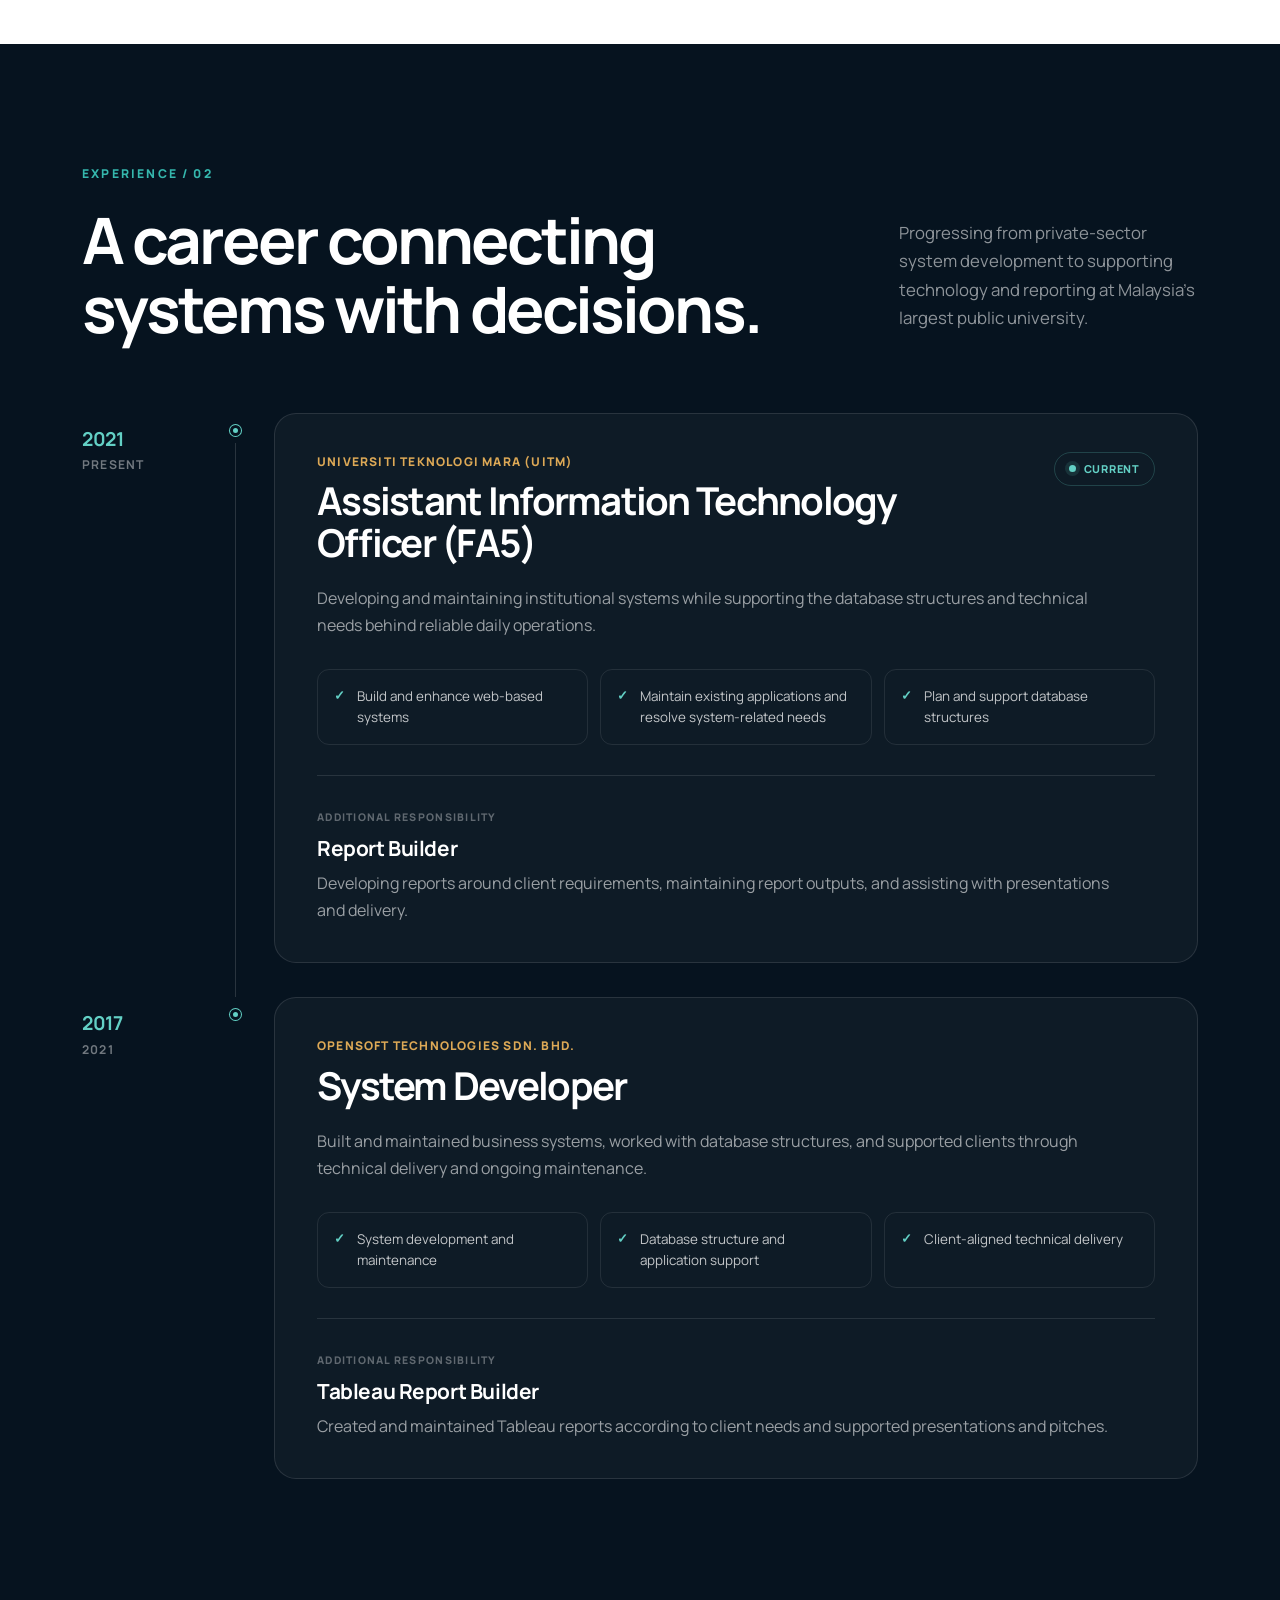
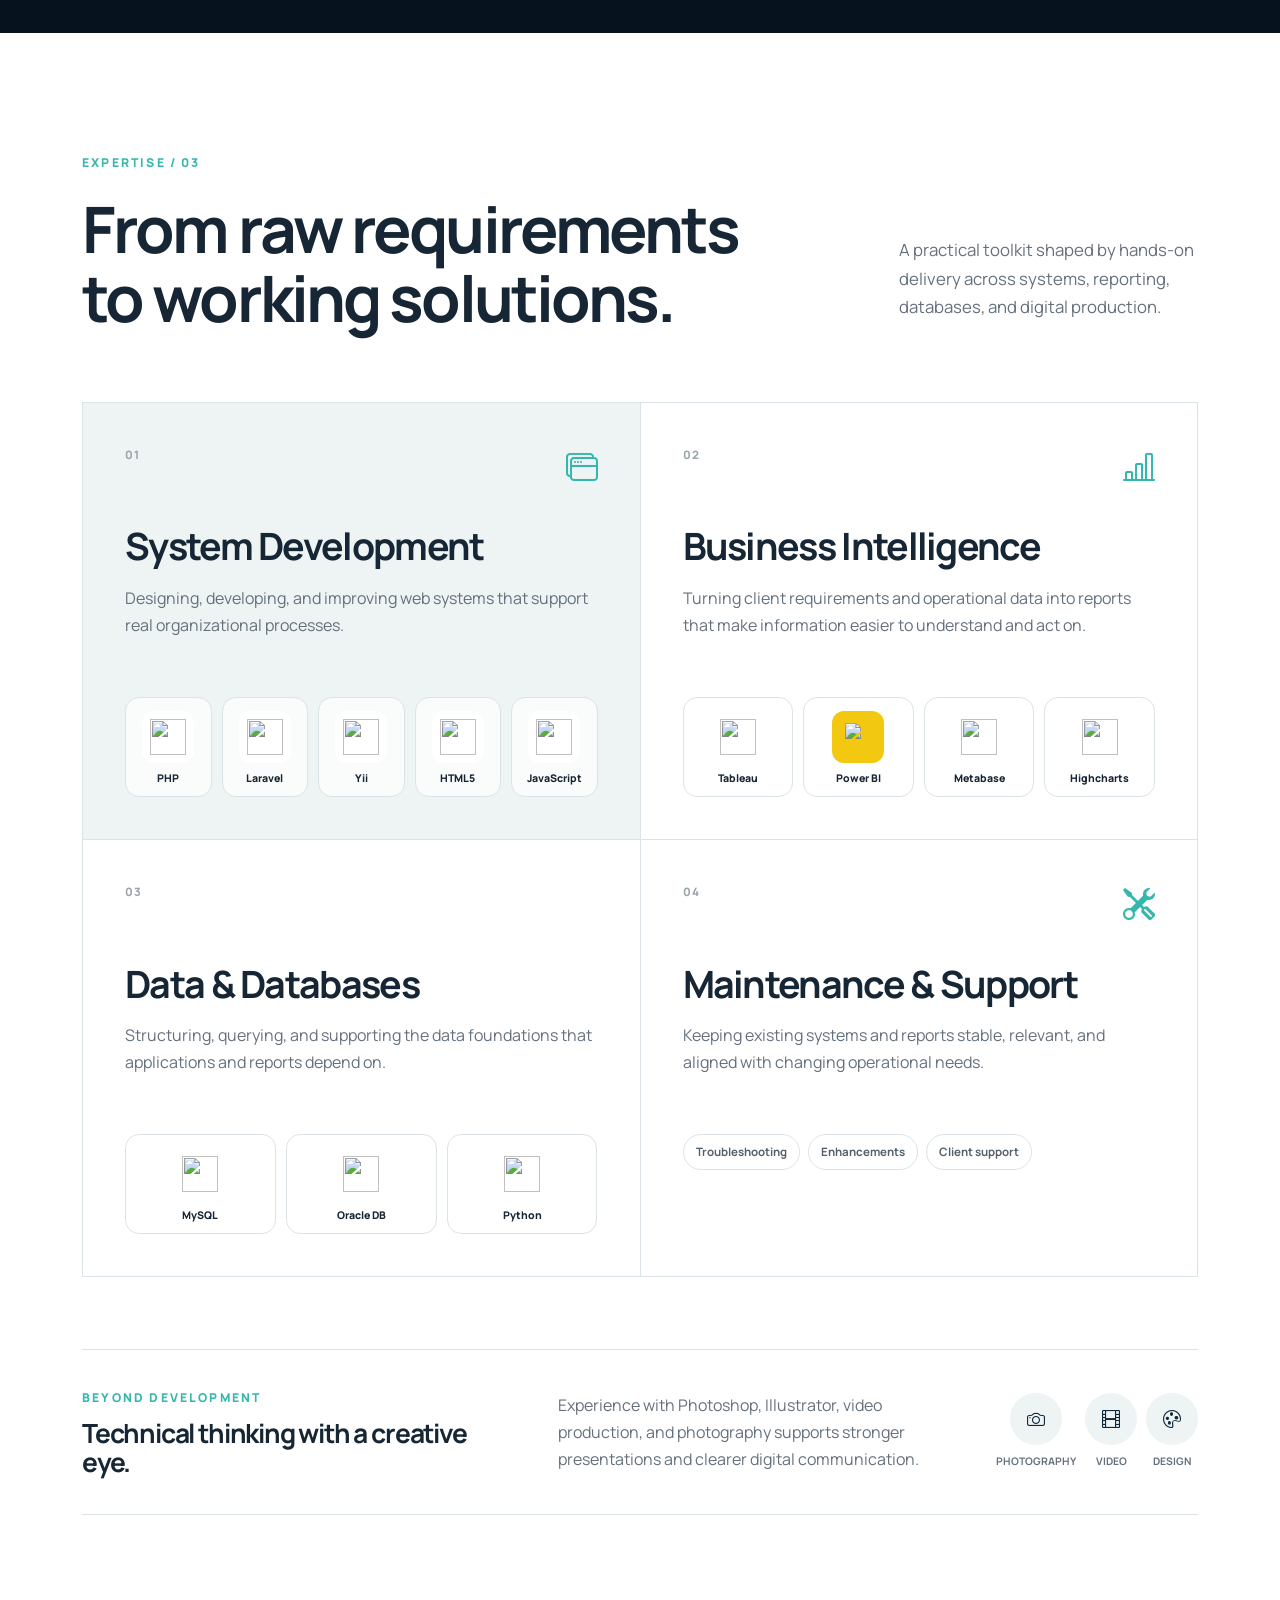
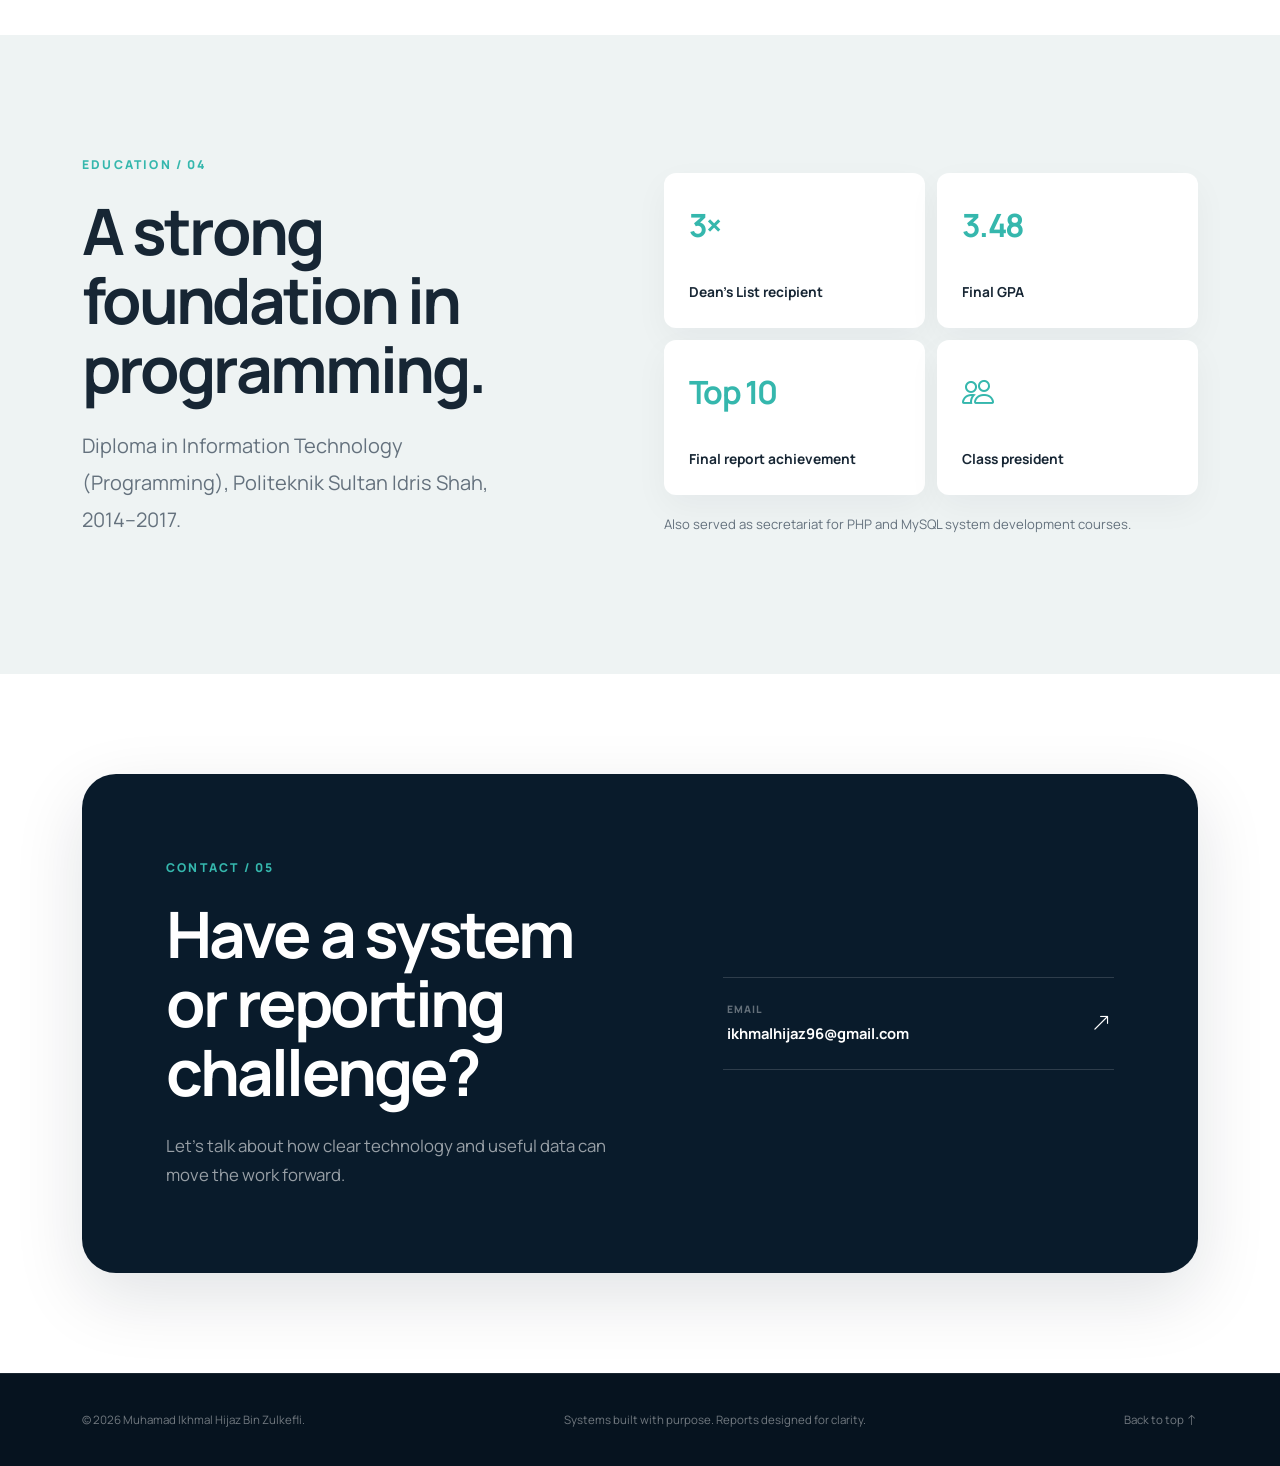
==== commit 2dab88e4: "Refactor portfolio structure: redirect 'my-work.html' and 'services.html' to new portfolio page; cre" ====
--- a/index.html
+++ b/index.html
@@ -1,415 +1,310 @@
 <!doctype html>
 <html lang="en">
-    <head>
-        <meta charset="utf-8">
-        <meta name="viewport" content="width=device-width, initial-scale=1">
-
-        <meta name="description" content="Portfolio of Muhamad Ikhmal Hijaz Bin Zulkefli, System Developer and Tableau Report Builder.">
-        <meta name="author" content="Muhamad Ikhmal Hijaz Bin Zulkefli">
-
-        <title>Muhamad Ikhmal Hijaz | Portfolio</title>
-
-        <!-- CSS FILES -->
-        <link rel="preconnect" href="https://fonts.googleapis.com">
-        
-        <link rel="preconnect" href="https://fonts.gstatic.com" crossorigin>
-        
-        <link href="https://fonts.googleapis.com/css2?family=DM+Sans:wght@400;500;700&display=swap" rel="stylesheet">
-
-        <link href="css/bootstrap.min.css" rel="stylesheet">
-
-        <link href="css/bootstrap-icons.css" rel="stylesheet">
-
-        <link href="css/magnific-popup.css" rel="stylesheet">
-
-        <link href="css/templatemo-first-portfolio-style.css" rel="stylesheet">
-        
-<!--
-
-TemplateMo 578 First Portfolio
-
-https://templatemo.com/tm-578-first-portfolio
-
--->
-    </head>
-    
-    <body>
-
-        <section class="preloader">
-            <div class="spinner">
-                <span class="spinner-rotate"></span>    
-            </div>
-        </section>
-
-        <nav class="navbar navbar-expand-lg">
-            <div class="container">
-
-                <button class="navbar-toggler" type="button" data-bs-toggle="collapse" data-bs-target="#navbarNav" aria-controls="navbarNav" aria-expanded="false" aria-label="Toggle navigation">
-                    <span class="navbar-toggler-icon"></span>
-                </button>
-
-                <a href="index.html" class="navbar-brand mx-auto mx-lg-0">Ikhmal</a>
-
-                <div class="d-flex align-items-center d-lg-none">
-                    <i class="navbar-icon bi-telephone-plus me-3"></i>
-                    <a class="custom-btn btn" href="#section_5">
-                        014-6862346
-                    </a>
-                </div>
-
-                <div class="collapse navbar-collapse" id="navbarNav">
-                    <ul class="navbar-nav ms-lg-5">
-                        <li class="nav-item">
-                            <a class="nav-link click-scroll" href="#section_1">Home</a>
-                        </li>
-
-                        <li class="nav-item">
-                            <a class="nav-link click-scroll" href="#section_2">About</a>
-                        </li>
-
-                        <li class="nav-item">
-                            <a class="nav-link" href="my-work.html">My Work</a>
-                        </li>
-
-                        <li class="nav-item">
-                            <a class="nav-link" href="services.html">Services</a>
-                        </li>
-
-                        <li class="nav-item">
-                            <a class="nav-link click-scroll" href="#section_5">Contact</a>
-                        </li>
-                    </ul>
-
-                    <div class="d-lg-flex align-items-center d-none ms-auto">
-                        <i class="navbar-icon bi-telephone-plus me-3"></i>
-                        <a class="custom-btn btn" href="#section_5">
-                            014-6862346
+<head>
+    <meta charset="utf-8">
+    <meta name="viewport" content="width=device-width, initial-scale=1">
+    <meta name="description" content="Portfolio of Muhamad Ikhmal Hijaz Bin Zulkefli, a system developer and business intelligence report builder with experience in web systems, databases, Tableau, Power BI, and Metabase.">
+    <meta name="author" content="Muhamad Ikhmal Hijaz Bin Zulkefli">
+    <meta name="theme-color" content="#071726">
+
+    <meta property="og:title" content="Muhamad Ikhmal Hijaz | Systems & BI Developer">
+    <meta property="og:description" content="Building dependable systems, databases, and decision-ready reports since 2017.">
+    <meta property="og:type" content="website">
+    <meta property="og:url" content="https://hijaz96.github.io/Portfolio/">
+    <meta property="og:image" content="https://hijaz96.github.io/Portfolio/assets/images/data-systems-hero.png">
+
+    <title>Muhamad Ikhmal Hijaz | Systems & BI Developer</title>
+
+    <link rel="icon" href="assets/images/favicon.svg" type="image/svg+xml">
+    <link rel="preconnect" href="https://fonts.googleapis.com">
+    <link rel="preconnect" href="https://fonts.gstatic.com" crossorigin>
+    <link href="https://fonts.googleapis.com/css2?family=Manrope:wght@400;500;600;700;800&amp;family=Source+Serif+4:ital,wght@0,600;1,500&amp;display=swap" rel="stylesheet">
+    <link href="css/bootstrap.min.css" rel="stylesheet">
+    <link href="css/bootstrap-icons.css" rel="stylesheet">
+    <link href="css/templatemo-first-portfolio-style.css" rel="stylesheet">
+</head>
+
+<body data-page="home">
+    <a class="skip-link" href="#main-content" data-i18n="skipLink">Skip to main content</a>
+
+    <nav class="navbar navbar-expand-lg fixed-top" aria-label="Primary navigation">
+        <div class="container">
+            <a class="navbar-brand" href="#home" aria-label="Ikhmal Hijaz home" data-i18n-aria="homeLabel">
+                <span class="brand-mark">IH</span>
+                <span class="brand-name">Ikhmal Hijaz</span>
+            </a>
+
+            <button class="navbar-toggler" type="button" data-bs-toggle="collapse" data-bs-target="#navbarNav" aria-controls="navbarNav" aria-expanded="false" aria-label="Toggle navigation" data-i18n-aria="toggleNavigation">
+                <span class="navbar-toggler-icon"></span>
+            </button>
+
+            <div class="collapse navbar-collapse" id="navbarNav">
+                <ul class="navbar-nav ms-auto align-items-lg-center">
+                    <li class="nav-item"><a class="nav-link click-scroll" href="#about" data-i18n="navAbout">About</a></li>
+                    <li class="nav-item"><a class="nav-link click-scroll" href="#experience" data-i18n="navExperience">Experience</a></li>
+                    <li class="nav-item"><a class="nav-link click-scroll" href="#expertise" data-i18n="navExpertise">Expertise</a></li>
+                    <li class="nav-item"><a class="nav-link click-scroll" href="#education" data-i18n="navEducation">Education</a></li>
+                    <li class="nav-item"><a class="nav-link" href="portfolio.html" data-i18n="navPortfolio">Portfolio</a></li>
+                    <li class="nav-item ms-lg-2">
+                        <div class="language-switcher" role="group" aria-label="Select language" data-i18n-aria="languageLabel">
+                            <button class="language-option active" type="button" data-language="en" aria-pressed="true">EN</button>
+                            <button class="language-option" type="button" data-language="ms" aria-pressed="false">BM</button>
+                        </div>
+                    </li>
+                    <li class="nav-item ms-lg-3">
+                        <a class="nav-cta" href="mailto:ikhmalhijaz96@gmail.com?subject=Project%20Enquiry%20from%20Your%20Portfolio"><span data-i18n="navContact">Let’s talk</span> <i class="bi-arrow-up-right" aria-hidden="true"></i></a>
+                    </li>
+                </ul>
+            </div>
+        </div>
+    </nav>
+
+    <main id="main-content">
+        <section class="hero" id="home">
+            <div class="hero-visual" aria-hidden="true"></div>
+            <div class="hero-overlay" aria-hidden="true"></div>
+            <div class="container hero-container">
+                <div class="row align-items-center min-vh-100">
+                    <div class="col-xl-7 col-lg-8">
+                        <p class="eyebrow reveal" data-i18n="heroEyebrow">System Developer · BI Report Builder</p>
+                        <h1 class="reveal reveal-delay-1" data-i18n-html="heroTitle">I turn complex operations into <em>clear, dependable systems.</em></h1>
+                        <p class="hero-lead reveal reveal-delay-2" data-i18n="heroLead">I’m Muhamad Ikhmal Hijaz, an IT professional with experience across system development, database design, application maintenance, and business intelligence reporting.</p>
+
+                        <div class="hero-actions reveal reveal-delay-3">
+                            <a class="button button-primary" href="#experience"><span data-i18n="heroExplore">Explore my experience</span> <i class="bi-arrow-down" aria-hidden="true"></i></a>
+                            <a class="button button-secondary" href="https://drive.google.com/drive/folders/1k_l9a9I05WQOcxmaMkA9OB3ly-VntmB7?usp=sharing" target="_blank" rel="noopener noreferrer"><span data-i18n="heroResume">Download résumé</span> <i class="bi-box-arrow-up-right" aria-hidden="true"></i></a>
+                        </div>
+
+                        <div class="hero-meta reveal reveal-delay-3" aria-label="Professional summary" data-i18n-aria="professionalSummary">
+                            <div><strong>9+</strong><span data-i18n="metaYears">Years in IT</span></div>
+                            <div><strong>2</strong><span data-i18n="metaOrganizations">Organizations</span></div>
+                            <div><strong>2017</strong><span data-i18n="metaStarted">Career started</span></div>
+                        </div>
+                    </div>
+                </div>
+            </div>
+
+            <a class="scroll-cue" href="#about" aria-label="Scroll to about section" data-i18n-aria="scrollLabel"><span data-i18n="scroll">Scroll</span><i class="bi-arrow-down" aria-hidden="true"></i></a>
+        </section>
+
+        <section class="section section-intro" id="about">
+            <div class="container">
+                <div class="row g-5 align-items-start">
+                    <div class="col-lg-4">
+                        <p class="section-kicker" data-i18n="profileKicker">Profile / 01</p>
+                        <h2 data-i18n="profileTitle">Built around useful outcomes.</h2>
+                    </div>
+                    <div class="col-lg-7 offset-lg-1">
+                        <p class="statement" data-i18n-html="profileStatement">My work sits where <span>software, data, and people</span> meet.</p>
+                        <p class="body-large" data-i18n="profileBody">Since 2017, I’ve helped build and maintain business systems, structure databases, and translate client requirements into practical dashboards and reports. I value dependable delivery, clear communication, and continuously improving how technology supports day-to-day work.</p>
+
+                        <div class="profile-details">
+                            <div class="profile-detail">
+                                <i class="bi-geo-alt" aria-hidden="true"></i>
+                                <span><small data-i18n="basedIn">Based in</small><span data-i18n="location">Klang, Selangor</span></span>
+                            </div>
+                            <div class="profile-detail">
+                                <i class="bi-briefcase" aria-hidden="true"></i>
+                                <span><small data-i18n="currentRole">Current role</small><span data-i18n="roleShort">Assistant IT Officer (FA5)</span></span>
+                            </div>
+                            <div class="profile-detail">
+                                <i class="bi-bar-chart-line" aria-hidden="true"></i>
+                                <span><small data-i18n="coreFocus">Core focus</small><span data-i18n="focusShort">Systems &amp; BI reporting</span></span>
+                            </div>
+                        </div>
+                    </div>
+                </div>
+            </div>
+        </section>
+
+        <section class="section section-dark" id="experience">
+            <div class="container">
+                <div class="section-heading light">
+                    <div>
+                        <p class="section-kicker" data-i18n="experienceKicker">Experience / 02</p>
+                        <h2 data-i18n="experienceTitle">A career connecting systems with decisions.</h2>
+                    </div>
+                    <p data-i18n="experienceIntro">Progressing from private-sector system development to supporting technology and reporting at Malaysia’s largest public university.</p>
+                </div>
+
+                <div class="timeline">
+                    <article class="timeline-item">
+                        <div class="timeline-date"><span>2021</span><span data-i18n="present">Present</span></div>
+                        <div class="timeline-marker" aria-hidden="true"></div>
+                        <div class="timeline-content">
+                            <div class="role-heading">
+                                <div>
+                                    <p class="company">Universiti Teknologi MARA (UiTM)</p>
+                                    <h3 data-i18n="uitmRole">Assistant Information Technology Officer (FA5)</h3>
+                                </div>
+                                <span class="status-pill"><span></span> <b data-i18n="current">Current</b></span>
+                            </div>
+                            <p data-i18n="uitmSummary">Developing and maintaining institutional systems while supporting the database structures and technical needs behind reliable daily operations.</p>
+                            <ul class="responsibility-list">
+                                <li data-i18n="uitmDuty1">Build and enhance web-based systems</li>
+                                <li data-i18n="uitmDuty2">Maintain existing applications and resolve system-related needs</li>
+                                <li data-i18n="uitmDuty3">Plan and support database structures</li>
+                            </ul>
+                            <div class="role-secondary">
+                                <span data-i18n="additionalResponsibility">Additional responsibility</span>
+                                <h4 data-i18n="reportBuilder">Report Builder</h4>
+                                <p data-i18n="uitmReportSummary">Developing reports around client requirements, maintaining report outputs, and assisting with presentations and delivery.</p>
+                            </div>
+                        </div>
+                    </article>
+
+                    <article class="timeline-item">
+                        <div class="timeline-date"><span>2017</span>2021</div>
+                        <div class="timeline-marker" aria-hidden="true"></div>
+                        <div class="timeline-content">
+                            <div class="role-heading">
+                                <div>
+                                    <p class="company">Opensoft Technologies Sdn. Bhd.</p>
+                                    <h3 data-i18n="systemDeveloper">System Developer</h3>
+                                </div>
+                            </div>
+                            <p data-i18n="opensoftSummary">Built and maintained business systems, worked with database structures, and supported clients through technical delivery and ongoing maintenance.</p>
+                            <ul class="responsibility-list">
+                                <li data-i18n="opensoftDuty1">System development and maintenance</li>
+                                <li data-i18n="opensoftDuty2">Database structure and application support</li>
+                                <li data-i18n="opensoftDuty3">Client-aligned technical delivery</li>
+                            </ul>
+                            <div class="role-secondary">
+                                <span data-i18n="additionalResponsibility">Additional responsibility</span>
+                                <h4 data-i18n="tableauReportBuilder">Tableau Report Builder</h4>
+                                <p data-i18n="opensoftReportSummary">Created and maintained Tableau reports according to client needs and supported presentations and pitches.</p>
+                            </div>
+                        </div>
+                    </article>
+                </div>
+            </div>
+        </section>
+
+        <section class="section" id="expertise">
+            <div class="container">
+                <div class="section-heading">
+                    <div>
+                        <p class="section-kicker" data-i18n="expertiseKicker">Expertise / 03</p>
+                        <h2 data-i18n="expertiseTitle">From raw requirements to working solutions.</h2>
+                    </div>
+                    <p data-i18n="expertiseIntro">A practical toolkit shaped by hands-on delivery across systems, reporting, databases, and digital production.</p>
+                </div>
+
+                <div class="expertise-grid">
+                    <article class="expertise-card featured-card">
+                        <span class="card-number">01</span>
+                        <i class="bi-window-stack card-icon" aria-hidden="true"></i>
+                        <h3 data-i18n="systemDevelopment">System Development</h3>
+                        <p data-i18n="systemDevelopmentBody">Designing, developing, and improving web systems that support real organizational processes.</p>
+                        <div class="tool-grid" aria-label="System development technologies" data-i18n-aria="systemToolsLabel">
+                            <span class="tool-item"><span class="tool-logo"><img src="https://cdn.jsdelivr.net/gh/devicons/devicon@v2.17.0/icons/php/php-original.svg" alt="" loading="lazy" width="48" height="48"></span><b>PHP</b></span>
+                            <span class="tool-item"><span class="tool-logo"><img src="https://cdn.jsdelivr.net/gh/devicons/devicon@v2.17.0/icons/laravel/laravel-original.svg" alt="" loading="lazy" width="48" height="48"></span><b>Laravel</b></span>
+                            <span class="tool-item"><span class="tool-logo"><img src="https://cdn.jsdelivr.net/gh/devicons/devicon@v2.17.0/icons/yii/yii-original.svg" alt="" loading="lazy" width="48" height="48"></span><b>Yii</b></span>
+                            <span class="tool-item"><span class="tool-logo"><img src="https://cdn.jsdelivr.net/gh/devicons/devicon@v2.17.0/icons/html5/html5-original.svg" alt="" loading="lazy" width="48" height="48"></span><b>HTML5</b></span>
+                            <span class="tool-item"><span class="tool-logo"><img src="https://cdn.jsdelivr.net/gh/devicons/devicon@v2.17.0/icons/javascript/javascript-original.svg" alt="" loading="lazy" width="48" height="48"></span><b>JavaScript</b></span>
+                        </div>
+                    </article>
+
+                    <article class="expertise-card">
+                        <span class="card-number">02</span>
+                        <i class="bi-bar-chart-line card-icon" aria-hidden="true"></i>
+                        <h3 data-i18n="businessIntelligence">Business Intelligence</h3>
+                        <p data-i18n="businessIntelligenceBody">Turning client requirements and operational data into reports that make information easier to understand and act on.</p>
+                        <div class="tool-grid" aria-label="Business intelligence technologies" data-i18n-aria="biToolsLabel">
+                            <span class="tool-item"><span class="tool-logo"><img src="https://cdn.jsdelivr.net/npm/simple-icons@v13/icons/tableau.svg" alt="" loading="lazy" width="48" height="48"></span><b>Tableau</b></span>
+                            <span class="tool-item"><span class="tool-logo logo-power-bi"><img src="https://cdn.jsdelivr.net/npm/simple-icons@v12/icons/powerbi.svg" alt="" loading="lazy" width="48" height="48"></span><b>Power BI</b></span>
+                            <span class="tool-item"><span class="tool-logo"><img src="https://cdn.simpleicons.org/metabase/509EE3" alt="" loading="lazy" width="48" height="48"></span><b>Metabase</b></span>
+                            <span class="tool-item"><span class="tool-logo"><img src="https://www.svgrepo.com/show/353875/highcharts.svg" alt="" loading="lazy" width="48" height="48"></span><b>Highcharts</b></span>
+                        </div>
+                    </article>
+
+                    <article class="expertise-card">
+                        <span class="card-number">03</span>
+                        <i class="bi-database card-icon" aria-hidden="true"></i>
+                        <h3 data-i18n="dataDatabases">Data &amp; Databases</h3>
+                        <p data-i18n="dataDatabasesBody">Structuring, querying, and supporting the data foundations that applications and reports depend on.</p>
+                        <div class="tool-grid" aria-label="Data and database technologies" data-i18n-aria="dataToolsLabel">
+                            <span class="tool-item"><span class="tool-logo"><img src="https://cdn.jsdelivr.net/gh/devicons/devicon@v2.17.0/icons/mysql/mysql-original.svg" alt="" loading="lazy" width="48" height="48"></span><b>MySQL</b></span>
+                            <span class="tool-item"><span class="tool-logo"><img src="https://cdn.jsdelivr.net/gh/devicons/devicon@v2.17.0/icons/oracle/oracle-original.svg" alt="" loading="lazy" width="48" height="48"></span><b>Oracle DB</b></span>
+                            <span class="tool-item"><span class="tool-logo"><img src="https://cdn.jsdelivr.net/gh/devicons/devicon@v2.17.0/icons/python/python-original.svg" alt="" loading="lazy" width="48" height="48"></span><b>Python</b></span>
+                        </div>
+                    </article>
+
+                    <article class="expertise-card">
+                        <span class="card-number">04</span>
+                        <i class="bi-tools card-icon" aria-hidden="true"></i>
+                        <h3 data-i18n="maintenanceSupport">Maintenance &amp; Support</h3>
+                        <p data-i18n="maintenanceSupportBody">Keeping existing systems and reports stable, relevant, and aligned with changing operational needs.</p>
+                        <div class="skill-tags"><span data-i18n="troubleshooting">Troubleshooting</span><span data-i18n="enhancements">Enhancements</span><span data-i18n="clientSupport">Client support</span></div>
+                    </article>
+                </div>
+
+                <div class="creative-strip">
+                    <div>
+                        <p class="section-kicker" data-i18n="beyondDevelopment">Beyond development</p>
+                        <h3 data-i18n="creativeTitle">Technical thinking with a creative eye.</h3>
+                    </div>
+                    <p data-i18n="creativeBody">Experience with Photoshop, Illustrator, video production, and photography supports stronger presentations and clearer digital communication.</p>
+                    <div class="creative-icons" aria-label="Creative capabilities" data-i18n-aria="creativeCapabilities">
+                        <span><i class="bi-camera"></i> <b data-i18n="photography">Photography</b></span>
+                        <span><i class="bi-film"></i> <b data-i18n="video">Video</b></span>
+                        <span><i class="bi-palette"></i> <b data-i18n="design">Design</b></span>
+                    </div>
+                </div>
+            </div>
+        </section>
+
+        <section class="section section-soft" id="education">
+            <div class="container">
+                <div class="row g-5 align-items-center">
+                    <div class="col-lg-5">
+                        <p class="section-kicker" data-i18n="educationKicker">Education / 04</p>
+                        <h2 data-i18n="educationTitle">A strong foundation in programming.</h2>
+                        <p class="body-large" data-i18n="educationBody">Diploma in Information Technology (Programming), Politeknik Sultan Idris Shah, 2014–2017.</p>
+                    </div>
+                    <div class="col-lg-6 offset-lg-1">
+                        <div class="achievement-grid">
+                            <article><strong>3×</strong><span data-i18n="deansList">Dean’s List recipient</span></article>
+                            <article><strong>3.48</strong><span data-i18n="finalGpa">Final GPA</span></article>
+                            <article><strong data-i18n="topTen">Top 10</strong><span data-i18n="finalReport">Final report achievement</span></article>
+                            <article><i class="bi-people" aria-hidden="true"></i><span data-i18n="classPresident">Class president</span></article>
+                        </div>
+                        <p class="education-note" data-i18n="educationNote">Also served as secretariat for PHP and MySQL system development courses.</p>
+                    </div>
+                </div>
+            </div>
+        </section>
+
+        <section class="contact-section" id="contact">
+            <div class="container">
+                <div class="contact-panel">
+                    <div class="contact-copy">
+                        <p class="section-kicker" data-i18n="contactKicker">Contact / 05</p>
+                        <h2 data-i18n="contactTitle">Have a system or reporting challenge?</h2>
+                        <p data-i18n="contactBody">Let’s talk about how clear technology and useful data can move the work forward.</p>
+                    </div>
+                    <div class="contact-actions">
+                        <a class="contact-link" href="mailto:ikhmalhijaz96@gmail.com">
+                            <span><small data-i18n="email">Email</small>ikhmalhijaz96@gmail.com</span>
+                            <i class="bi-arrow-up-right" aria-hidden="true"></i>
                         </a>
                     </div>
                 </div>
-
-            </div>
-        </nav>
-
-        <main>
-
-            <section class="hero d-flex justify-content-center align-items-center" id="section_1">
-                <div class="container">
-                    <div class="row">
-
-                        <div class="col-lg-7 col-12">
-                            <div class="hero-text">
-                                <div class="hero-title-wrap d-flex align-items-center mb-4">
-                                    <img src="images/happy-bearded-young-man.jpg" class="avatar-image avatar-image-large img-fluid" alt="">
-
-                                    <h1 class="hero-title ms-3 mb-0">Hello, I'm Ikhmal!</h1>
-                                </div>
-
-                                <h2 class="mb-4">System Developer & Tableau Report Builder.</h2>
-                                <p class="mb-4"><a class="custom-btn btn custom-link" href="#section_2">Let's begin</a></p>
-                            </div>
-                        </div>
-
-                        <div class="col-lg-5 col-12 position-relative">
-                            <div class="hero-image-wrap"></div>
-                            <img src="images/portrait-happy-excited-man-holding-laptop-computer.png" class="hero-image img-fluid" alt="">
-                        </div>
-
-                    </div>
-                </div>
-
-                <svg xmlns="http://www.w3.org/2000/svg" viewBox="0 0 1440 320"><path fill="#535da1" fill-opacity="1" d="M0,160L24,160C48,160,96,160,144,138.7C192,117,240,75,288,64C336,53,384,75,432,106.7C480,139,528,181,576,208C624,235,672,245,720,240C768,235,816,213,864,186.7C912,160,960,128,1008,133.3C1056,139,1104,181,1152,202.7C1200,224,1248,224,1296,197.3C1344,171,1392,117,1416,90.7L1440,64L1440,0L1416,0C1392,0,1344,0,1296,0C1248,0,1200,0,1152,0C1104,0,1056,0,1008,0C960,0,912,0,864,0C816,0,768,0,720,0C672,0,624,0,576,0C528,0,480,0,432,0C384,0,336,0,288,0C240,0,192,0,144,0C96,0,48,0,24,0L0,0Z"></path></svg>
-            </section>
-
-
-            <section class="about section-padding" id="section_2">
-                <div class="container">
-                    <div class="row">
-
-                        <div class="col-lg-6 col-12">
-                            <img src="images/couple-working-from-home-together-sofa.jpg" class="about-image img-fluid" alt="">
-                        </div>
-
-                        <div class="col-lg-6 col-12 mt-5 mt-lg-0">
-                            <div class="about-thumb">
-
-                                <div class="section-title-wrap d-flex justify-content-end align-items-center mb-4">
-                                    <h2 class="text-white me-4 mb-0">My Story</h2>
-
-                                    <img src="images/happy-bearded-young-man.jpg" class="avatar-image img-fluid" alt="">
-                                </div>
-
-                                <h3 class="pt-2 mb-3">a little bit about Muhamad Ikhmal Hijaz</h3>
-
-                                <p>I am a system developer and Tableau report builder with experience in building systems, maintaining applications, preparing database structures, and creating reports based on client needs.</p>
-
-                                <p>I am open to learning new things and continuously improving myself in the information technology field, especially in programming, reporting, databases, and data visualization.</p>
-                            </div>
-                        </div>
-
-                    </div>
-                </div>
-            </section>
-
-            <section class="featured section-padding">
-                <div class="container">
-                    <div class="row">
-
-                        <div class="col-lg-6 col-12">
-                            <div class="profile-thumb">
-                                <div class="profile-title">
-                                    <h4 class="mb-0">Information</h4>
-                                </div>
-
-                                <div class="profile-body">
-                                    <p>
-                                        <span class="profile-small-title">Name</span> 
-                                        <span>Muhamad Ikhmal Hijaz Bin Zulkefli</span>
-                                    </p>
-
-                                    <p>
-                                        <span class="profile-small-title">Location</span>
-                                        <span>Klang, Selangor</span>
-                                    </p>
-
-                                    <p>
-                                        <span class="profile-small-title">Phone</span> 
-                                         <span><a href="tel:0146862346">014-6862346</a></span>
-                                    </p>
-
-                                    <p>
-                                        <span class="profile-small-title">Email</span> 
-                                        <span><a href="mailto:ikhmalhijaz96@gmail.com">ikhmalhijaz96@gmail.com</a></span>
-                                    </p>
-                                </div>
-                            </div>
-                        </div>
-
-                        <div class="col-lg-6 col-12 mt-5 mt-lg-0">
-                            <div class="about-thumb">
-                                <div class="row">
-                                    <div class="col-lg-6 col-6 featured-border-bottom py-2">
-                                        <strong class="featured-numbers">9+</strong>
-
-                                        <p class="featured-text">Years in IT</p>
-                                    </div>
-
-                                    <div class="col-lg-6 col-6 featured-border-start featured-border-bottom ps-5 py-2">
-                                        <strong class="featured-numbers">2</strong>
-
-                                        <p class="featured-text">Organizations</p>
-                                    </div>
-
-                                    <div class="col-lg-6 col-6 pt-4">
-                                        <strong class="featured-numbers">3</strong>
-
-                                        <p class="featured-text">Dean's List Awards</p>
-                                    </div>
-
-                                    <div class="col-lg-6 col-6 featured-border-start ps-5 pt-4">
-                                        <strong class="featured-numbers">Top 10</strong>
-
-                                        <p class="featured-text">Final Report Achievement</p>
-                                    </div>
-                                </div>
-                            </div>
-                        </div>
-
-                    </div>
-                </div>
-            </section>
-
-
-            <section class="contact section-padding" id="section_5">
-                    <div class="container">
-                        <div class="row">
-
-                            <div class="col-lg-6 col-md-8 col-12">
-                                <div class="section-title-wrap d-flex justify-content-center align-items-center mb-5">
-                                    <img src="images/aerial-view-man-using-computer-laptop-wooden-table.jpg" class="avatar-image img-fluid" alt="">
-
-                                    <h2 class="text-white ms-4 mb-0">Say Hi</h2>
-                                </div>
-                            </div>
-
-                            <div class="clearfix"></div>
-
-                            <div class="col-lg-3 col-md-6 col-12 pe-lg-0">
-                                <div class="contact-info contact-info-border-start d-flex flex-column">
-                                    <strong class="site-footer-title d-block mb-3">Services</strong>
-
-                                    <ul class="footer-menu">
-                                        <li class="footer-menu-item"><a href="services.html" class="footer-menu-link">System Development</a></li>
-
-                                        <li class="footer-menu-item"><a href="services.html" class="footer-menu-link">Dashboard & Report Building</a></li>
-
-                                        <li class="footer-menu-item"><a href="services.html" class="footer-menu-link">Database & Maintenance</a></li>
-
-                                        <li class="footer-menu-item"><a href="services.html" class="footer-menu-link">Creative & Digital Support</a></li>
-                                    </ul>
-
-                                    <strong class="site-footer-title d-block mt-4 mb-3">Interests</strong>
-
-                                    <ul class="social-icon">
-                                        <li class="social-icon-item"><a href="#" class="social-icon-link bi-code-slash"></a></li>
-
-                                        <li class="social-icon-item"><a href="#" class="social-icon-link bi-camera"></a></li>
-
-                                        <li class="social-icon-item"><a href="#" class="social-icon-link bi-puzzle"></a></li>
-
-                                        <li class="social-icon-item"><a href="#" class="social-icon-link bi-trophy"></a></li>
-                                    </ul>
-
-                                    <strong class="site-footer-title d-block mt-4 mb-3">Current Focus</strong>
-
-                                    <p class="mb-0">Learning, gaining experience, and improving in IT.</p>
-                                </div>
-                            </div>
-
-                            <div class="col-lg-3 col-md-6 col-12 ps-lg-0">
-                                <div class="contact-info d-flex flex-column">
-                                    <strong class="site-footer-title d-block mb-3">About</strong>
-
-                                    <p class="mb-2">
-                                        Muhamad Ikhmal Hijaz is a system developer and Tableau report builder. Feel free to get in touch with me.
-                              </p>
-
-                                    <strong class="site-footer-title d-block mt-4 mb-3">Email</strong>
-
-                                    <p>
-                                        <a href="mailto:ikhmalhijaz96@gmail.com">
-                                            ikhmalhijaz96@gmail.com
-                                        </a>
-                                    </p>
-
-                                    <strong class="site-footer-title d-block mt-4 mb-3">Call</strong>
-
-                                    <p class="mb-0">
-                                        <a href="tel:0146862346">
-                                            014-6862346
-                                        </a>
-                                    </p>
-
-                                    <strong class="site-footer-title d-block mt-4 mb-3">Address</strong>
-
-                                    <p class="mb-0">
-                                        Taman Sentosa, 41200 Klang, Selangor Darul Ehsan
-                                    </p>
-                                </div>
-                            </div>
-
-                            <div class="col-lg-6 col-12 mt-5 mt-lg-0">
-                                <form action="#" method="get" class="custom-form contact-form" role="form">
-                                    <div class="row">
-                                        <div class="col-lg-6 col-md-6 col-12">
-                                            <div class="form-floating">
-                                                <input type="text" name="name" id="name" class="form-control" placeholder="Name" required="">
-                                                
-                                                <label for="floatingInput">Name</label>
-                                            </div>
-                                        </div>
-
-                                        <div class="col-lg-6 col-md-6 col-12"> 
-                                            <div class="form-floating">
-                                                <input type="email" name="email" id="email" pattern="[^ @]*@[^ @]*" class="form-control" placeholder="Email address" required="">
-                                                
-                                                <label for="floatingInput">Email address</label>
-                                            </div>
-                                        </div>
-
-                                        <div class="col-lg-3 col-md-6 col-6">
-                                            <div class="form-check form-check-inline">
-                                                <input name="system" type="checkbox" class="form-check-input" id="inlineCheckbox1" value="1">
-
-                                                <label class="form-check-label" for="inlineCheckbox1">
-                                                    <i class="bi-code-slash form-check-icon"></i>
-                                                    <span class="form-check-label-text">System</span>
-                                                </label>
-                                          </div>
-                                        </div>
-
-                                        <div class="col-lg-3 col-md-6 col-6">
-                                            <div class="form-check form-check-inline">
-                                                <input name="report" type="checkbox" class="form-check-input" id="inlineCheckbox2" value="1">
-
-                                                <label class="form-check-label" for="inlineCheckbox2">
-                                                    <i class="bi-bar-chart-line form-check-icon"></i>
-                                                    <span class="form-check-label-text">Report</span>
-                                                </label>
-                                            </div>
-                                        </div>
-
-                                        <div class="col-lg-3 col-md-6 col-6">
-                                            <div class="form-check form-check-inline">
-                                                <input name="database" type="checkbox" class="form-check-input" id="inlineCheckbox3" value="1">
-
-                                                <label class="form-check-label" for="inlineCheckbox3">
-                                                    <i class="bi-server form-check-icon"></i>
-                                                    <span class="form-check-label-text">Database</span>
-                                                </label>
-                                            </div>
-                                        </div>
-
-                                        <div class="col-lg-3 col-md-6 col-6">
-                                            <div class="form-check form-check-inline me-0">
-                                                <input name="media" type="checkbox" class="form-check-input" id="inlineCheckbox4" value="1">
-
-                                                <label class="form-check-label" for="inlineCheckbox4">
-                                                    <i class="bi-camera form-check-icon"></i>
-                                                    <span class="form-check-label-text">Media</span>
-                                                </label>
-                                            </div>
-                                        </div>
-
-                                        <div class="col-lg-12 col-12">
-                                            <div class="form-floating">
-                                                <textarea class="form-control" id="message" name="message" placeholder="Tell me about the request"></textarea>
-                                                
-                                                <label for="floatingTextarea">Tell me about the request</label>
-                                            </div>
-                                        </div>
-
-                                        <div class="col-lg-3 col-12 ms-auto">
-                                            <button type="submit" class="form-control">Send</button>
-                                        </div>
-
-                                    </div>
-                                </form>
-                            </div>
-
-                        </div>
-                    </div>
-                </div>
-            </section>
-
-        </main>
-
-        <footer class="site-footer">
-            <div class="container">
-                <div class="row">
-
-                    <div class="col-lg-12 col-12">
-                        <div class="copyright-text-wrap">
-                            <p class="mb-0">
-                                <span class="copyright-text">Copyright © 2026 <a href="#">Muhamad Ikhmal Hijaz</a>. All rights reserved.</span>
-                                Design: 
-                                <a rel="sponsored" href="https://templatemo.com" target="_blank">TemplateMo</a>
-                            </p>
-                        </div>
-                    </div>
-
-                </div>
-            </div>
-        </footer>
-
-        <!-- JAVASCRIPT FILES -->
-        <script src="js/jquery.min.js"></script>
-        <script src="js/bootstrap.min.js"></script>
-        <script src="js/jquery.sticky.js"></script>
-        <script src="js/click-scroll.js"></script>
-        <script src="js/jquery.magnific-popup.min.js"></script>
-        <script src="js/magnific-popup-options.js"></script>
-        <script src="js/custom.js"></script>
-
-    </body>
+            </div>
+        </section>
+    </main>
+
+    <footer class="site-footer">
+        <div class="container">
+            <div class="footer-content">
+                <p>© <span id="current-year">2026</span> Muhamad Ikhmal Hijaz Bin Zulkefli.</p>
+                <p data-i18n="footerTagline">Systems built with purpose. Reports designed for clarity.</p>
+                <a href="#home"><span data-i18n="backToTop">Back to top</span> <i class="bi-arrow-up" aria-hidden="true"></i></a>
+            </div>
+        </div>
+    </footer>
+
+    <script src="js/bootstrap.min.js"></script>
+    <script src="js/custom.js"></script>
+</body>
 </html>
--- a/css/templatemo-first-portfolio-style.css
+++ b/css/templatemo-first-portfolio-style.css
@@ -0,0 +1,1726 @@
+:root {
+  --navy-950: #06131f;
+  --navy-900: #091b2b;
+  --navy-800: #10283b;
+  --navy-700: #173a50;
+  --teal-500: #35b7ad;
+  --teal-400: #63d0c5;
+  --amber-500: #dda956;
+  --ink: #172634;
+  --muted: #64717d;
+  --line: #dce3e6;
+  --soft: #eef3f3;
+  --white: #ffffff;
+  --font-sans: "Manrope", Arial, sans-serif;
+  --font-serif: "Source Serif 4", Georgia, serif;
+  --radius-sm: 12px;
+  --radius-md: 22px;
+  --radius-lg: 34px;
+  --shadow: 0 24px 70px rgba(7, 23, 38, 0.12);
+}
+
+* {
+  box-sizing: border-box;
+}
+
+html {
+  scroll-behavior: smooth;
+  scroll-padding-top: 88px;
+}
+
+body {
+  margin: 0;
+  background: var(--white);
+  color: var(--ink);
+  font-family: var(--font-sans);
+  font-size: 16px;
+  line-height: 1.7;
+  overflow-x: hidden;
+}
+
+a {
+  color: inherit;
+  text-decoration: none;
+}
+
+a,
+button {
+  transition: color 180ms ease, background-color 180ms ease, border-color 180ms ease, transform 180ms ease;
+}
+
+img {
+  max-width: 100%;
+}
+
+h1,
+h2,
+h3,
+h4,
+p {
+  margin-top: 0;
+}
+
+h1,
+h2,
+h3,
+h4 {
+  color: inherit;
+  font-weight: 700;
+  letter-spacing: -0.045em;
+  line-height: 1.08;
+}
+
+p {
+  color: var(--muted);
+}
+
+::selection {
+  background: var(--teal-400);
+  color: var(--navy-950);
+}
+
+.skip-link {
+  position: fixed;
+  top: -100px;
+  left: 24px;
+  z-index: 9999;
+  padding: 12px 18px;
+  border-radius: 0 0 8px 8px;
+  background: var(--white);
+  color: var(--navy-950);
+  font-weight: 700;
+}
+
+.skip-link:focus {
+  top: 0;
+}
+
+.section {
+  padding: 120px 0;
+}
+
+.section-kicker,
+.eyebrow {
+  margin-bottom: 20px;
+  color: var(--teal-500);
+  font-size: 0.76rem;
+  font-weight: 800;
+  letter-spacing: 0.18em;
+  text-transform: uppercase;
+}
+
+.section h2 {
+  max-width: 720px;
+  margin-bottom: 24px;
+  font-size: clamp(2.35rem, 5vw, 4.65rem);
+}
+
+.body-large {
+  font-size: clamp(1.05rem, 1.6vw, 1.25rem);
+  line-height: 1.85;
+}
+
+/* Navigation */
+.navbar {
+  min-height: 82px;
+  padding: 14px 0;
+  background: transparent;
+  border-bottom: 1px solid rgba(255, 255, 255, 0.1);
+  transition: background 220ms ease, box-shadow 220ms ease, min-height 220ms ease;
+}
+
+.navbar.is-scrolled {
+  min-height: 70px;
+  background: rgba(6, 19, 31, 0.94);
+  box-shadow: 0 12px 35px rgba(0, 0, 0, 0.16);
+  backdrop-filter: blur(16px);
+}
+
+.navbar-brand {
+  display: inline-flex;
+  align-items: center;
+  gap: 11px;
+  padding: 0;
+  color: var(--white);
+  font-size: 1rem;
+  font-weight: 800;
+  letter-spacing: -0.02em;
+}
+
+.navbar-brand:hover,
+.navbar-brand:focus {
+  color: var(--white);
+}
+
+.brand-mark {
+  display: grid;
+  width: 41px;
+  height: 41px;
+  place-items: center;
+  border: 1px solid rgba(99, 208, 197, 0.55);
+  border-radius: 50%;
+  color: var(--teal-400);
+  font-size: 0.8rem;
+  letter-spacing: 0.04em;
+}
+
+.nav-link {
+  position: relative;
+  margin: 0 8px;
+  padding: 10px 8px !important;
+  color: rgba(255, 255, 255, 0.72);
+  font-size: 0.76rem;
+  font-weight: 700;
+  letter-spacing: 0.06em;
+  text-transform: uppercase;
+}
+
+.nav-link::after {
+  content: "";
+  position: absolute;
+  right: 8px;
+  bottom: 4px;
+  left: 8px;
+  height: 1px;
+  background: var(--teal-400);
+  transform: scaleX(0);
+  transform-origin: right;
+  transition: transform 180ms ease;
+}
+
+.nav-link:hover,
+.nav-link:focus,
+.nav-link.active {
+  color: var(--white);
+}
+
+.nav-link:hover::after,
+.nav-link:focus::after,
+.nav-link.active::after {
+  transform: scaleX(1);
+  transform-origin: left;
+}
+
+.nav-cta {
+  display: inline-flex;
+  align-items: center;
+  gap: 9px;
+  padding: 10px 18px;
+  border: 1px solid rgba(255, 255, 255, 0.32);
+  border-radius: 999px;
+  color: var(--white);
+  font-size: 0.8rem;
+  font-weight: 700;
+}
+
+.nav-cta:hover,
+.nav-cta:focus {
+  border-color: var(--teal-400);
+  background: var(--teal-400);
+  color: var(--navy-950);
+}
+
+.language-switcher {
+  display: inline-flex;
+  align-items: center;
+  padding: 3px;
+  border: 1px solid rgba(255, 255, 255, 0.22);
+  border-radius: 999px;
+}
+
+.language-option {
+  display: grid;
+  width: 34px;
+  height: 30px;
+  place-items: center;
+  padding: 0;
+  border: 0;
+  border-radius: 999px;
+  background: transparent;
+  color: rgba(255, 255, 255, 0.58);
+  font-family: var(--font-sans);
+  font-size: 0.68rem;
+  font-weight: 800;
+  letter-spacing: 0.04em;
+}
+
+.language-option:hover,
+.language-option:focus-visible {
+  color: var(--white);
+}
+
+.language-option:focus-visible {
+  outline: 2px solid var(--teal-400);
+  outline-offset: 2px;
+}
+
+.language-option.active {
+  background: var(--teal-400);
+  color: var(--navy-950);
+}
+
+.navbar-toggler {
+  width: 44px;
+  height: 44px;
+  padding: 0;
+  border: 1px solid rgba(255, 255, 255, 0.25);
+  border-radius: 50%;
+}
+
+.navbar-toggler:focus {
+  box-shadow: 0 0 0 3px rgba(99, 208, 197, 0.3);
+}
+
+.navbar-toggler-icon {
+  width: 22px;
+  background-image: url("data:image/svg+xml,%3Csvg xmlns='http://www.w3.org/2000/svg' width='30' height='30' viewBox='0 0 30 30'%3E%3Cpath stroke='rgba%28255,255,255,0.9%29' stroke-linecap='round' stroke-miterlimit='10' stroke-width='2' d='M4 8h22M4 15h22M4 22h22'/%3E%3C/svg%3E");
+}
+
+/* Hero */
+.hero {
+  position: relative;
+  min-height: 760px;
+  overflow: hidden;
+  background: var(--navy-950);
+  color: var(--white);
+}
+
+.hero-visual,
+.hero-overlay {
+  position: absolute;
+  inset: 0;
+}
+
+.hero-visual {
+  background-image: url("../assets/images/data-systems-hero.png");
+  background-position: center;
+  background-size: cover;
+  transform: scale(1.015);
+}
+
+.hero-overlay {
+  background:
+    linear-gradient(90deg, rgba(6, 19, 31, 0.98) 4%, rgba(6, 19, 31, 0.91) 37%, rgba(6, 19, 31, 0.2) 76%, rgba(6, 19, 31, 0.1) 100%),
+    linear-gradient(0deg, rgba(6, 19, 31, 0.85) 0%, transparent 32%);
+}
+
+.hero-container {
+  position: relative;
+  z-index: 2;
+}
+
+.hero .eyebrow {
+  display: flex;
+  align-items: center;
+  gap: 14px;
+  margin-bottom: 24px;
+  color: var(--teal-400);
+}
+
+.hero .eyebrow::before {
+  content: "";
+  width: 42px;
+  height: 1px;
+  background: currentColor;
+}
+
+.hero h1 {
+  max-width: 850px;
+  margin-bottom: 30px;
+  font-size: clamp(3.1rem, 6.3vw, 6.15rem);
+  font-weight: 600;
+  letter-spacing: -0.065em;
+}
+
+.hero h1 em {
+  color: var(--teal-400);
+  font-family: var(--font-serif);
+  font-weight: 500;
+}
+
+.hero-lead {
+  max-width: 700px;
+  margin-bottom: 34px;
+  color: rgba(255, 255, 255, 0.68);
+  font-size: clamp(1.05rem, 1.6vw, 1.23rem);
+  line-height: 1.8;
+}
+
+.hero-actions {
+  display: flex;
+  flex-wrap: wrap;
+  gap: 12px;
+  margin-bottom: 62px;
+}
+
+.button {
+  display: inline-flex;
+  min-height: 54px;
+  align-items: center;
+  justify-content: center;
+  gap: 12px;
+  padding: 13px 23px;
+  border: 1px solid transparent;
+  border-radius: 999px;
+  font-size: 0.9rem;
+  font-weight: 700;
+}
+
+.button:hover,
+.button:focus {
+  transform: translateY(-2px);
+}
+
+.button-primary {
+  background: var(--teal-400);
+  color: var(--navy-950);
+}
+
+.button-primary:hover,
+.button-primary:focus {
+  background: var(--white);
+  color: var(--navy-950);
+}
+
+.button-secondary {
+  border-color: rgba(255, 255, 255, 0.3);
+  color: var(--white);
+}
+
+.button-secondary:hover,
+.button-secondary:focus {
+  border-color: var(--white);
+  color: var(--white);
+}
+
+.hero-meta {
+  display: flex;
+  width: min(650px, 100%);
+  border-top: 1px solid rgba(255, 255, 255, 0.18);
+}
+
+.hero-meta > div {
+  display: flex;
+  flex: 1;
+  flex-direction: column;
+  padding: 22px 24px 0 0;
+}
+
+.hero-meta strong {
+  color: var(--white);
+  font-size: 1.55rem;
+  letter-spacing: -0.04em;
+}
+
+.hero-meta span {
+  color: rgba(255, 255, 255, 0.48);
+  font-size: 0.75rem;
+  letter-spacing: 0.07em;
+  text-transform: uppercase;
+}
+
+.scroll-cue {
+  position: absolute;
+  right: 32px;
+  bottom: 38px;
+  z-index: 3;
+  display: flex;
+  align-items: center;
+  gap: 12px;
+  color: rgba(255, 255, 255, 0.58);
+  font-size: 0.72rem;
+  font-weight: 700;
+  letter-spacing: 0.15em;
+  text-transform: uppercase;
+  writing-mode: vertical-rl;
+}
+
+.scroll-cue:hover {
+  color: var(--teal-400);
+}
+
+.reveal {
+  animation: reveal-up 700ms both;
+}
+
+.reveal-delay-1 { animation-delay: 100ms; }
+.reveal-delay-2 { animation-delay: 180ms; }
+.reveal-delay-3 { animation-delay: 260ms; }
+
+@keyframes reveal-up {
+  from { opacity: 0; transform: translateY(24px); }
+  to { opacity: 1; transform: translateY(0); }
+}
+
+/* Profile */
+.section-intro {
+  position: relative;
+  overflow: hidden;
+}
+
+.section-intro::after {
+  content: "";
+  position: absolute;
+  top: -180px;
+  right: -160px;
+  width: 430px;
+  height: 430px;
+  border: 1px solid var(--line);
+  border-radius: 50%;
+  box-shadow: 0 0 0 70px rgba(238, 243, 243, 0.55), 0 0 0 140px rgba(238, 243, 243, 0.28);
+  pointer-events: none;
+}
+
+.statement {
+  max-width: 760px;
+  margin-bottom: 26px;
+  color: var(--ink);
+  font-family: var(--font-serif);
+  font-size: clamp(2rem, 4vw, 3.45rem);
+  font-weight: 600;
+  line-height: 1.2;
+  letter-spacing: -0.04em;
+}
+
+.statement span {
+  color: var(--teal-500);
+}
+
+.profile-details {
+  display: grid;
+  grid-template-columns: repeat(3, 1fr);
+  gap: 1px;
+  margin-top: 48px;
+  overflow: hidden;
+  border: 1px solid var(--line);
+  border-radius: var(--radius-md);
+  background: var(--line);
+}
+
+.profile-detail {
+  display: flex;
+  min-height: 120px;
+  align-items: center;
+  gap: 16px;
+  padding: 24px;
+  background: var(--white);
+}
+
+.profile-detail i {
+  color: var(--teal-500);
+  font-size: 1.35rem;
+}
+
+.profile-detail span {
+  font-size: 0.9rem;
+  font-weight: 700;
+  line-height: 1.4;
+}
+
+.profile-detail small {
+  display: block;
+  margin-bottom: 5px;
+  color: var(--muted);
+  font-size: 0.68rem;
+  font-weight: 700;
+  letter-spacing: 0.08em;
+  text-transform: uppercase;
+}
+
+/* Shared heading */
+.section-heading {
+  display: grid;
+  grid-template-columns: minmax(0, 1.5fr) minmax(270px, 0.6fr);
+  gap: 70px;
+  align-items: end;
+  margin-bottom: 70px;
+}
+
+.section-heading h2 {
+  margin-bottom: 0;
+}
+
+.section-heading > p {
+  margin-bottom: 10px;
+  font-size: 1.05rem;
+}
+
+.section-heading.light h2 {
+  color: var(--white);
+}
+
+.section-heading.light > p {
+  color: rgba(255, 255, 255, 0.55);
+}
+
+/* Experience */
+.section-dark {
+  background: var(--navy-950);
+  color: var(--white);
+}
+
+.timeline-item {
+  display: grid;
+  grid-template-columns: 115px 25px 1fr;
+  gap: 26px;
+}
+
+.timeline-date {
+  padding-top: 10px;
+  color: rgba(255, 255, 255, 0.43);
+  font-size: 0.76rem;
+  font-weight: 700;
+  letter-spacing: 0.1em;
+  text-transform: uppercase;
+}
+
+.timeline-date > span:first-child {
+  display: block;
+  color: var(--teal-400);
+  font-size: 1.2rem;
+  letter-spacing: -0.02em;
+}
+
+.timeline-marker {
+  position: relative;
+}
+
+.timeline-marker::before {
+  content: "";
+  position: absolute;
+  top: 12px;
+  left: 7px;
+  width: 11px;
+  height: 11px;
+  border: 3px solid var(--navy-950);
+  border-radius: 50%;
+  background: var(--teal-400);
+  box-shadow: 0 0 0 1px var(--teal-400);
+}
+
+.timeline-marker::after {
+  content: "";
+  position: absolute;
+  top: 30px;
+  bottom: 0;
+  left: 12px;
+  width: 1px;
+  background: rgba(255, 255, 255, 0.14);
+}
+
+.timeline-item:last-child .timeline-marker::after {
+  display: none;
+}
+
+.timeline-content {
+  margin-bottom: 34px;
+  padding: 38px 42px;
+  border: 1px solid rgba(255, 255, 255, 0.11);
+  border-radius: var(--radius-md);
+  background: rgba(255, 255, 255, 0.035);
+}
+
+.role-heading {
+  display: flex;
+  justify-content: space-between;
+  gap: 24px;
+  margin-bottom: 22px;
+}
+
+.company {
+  margin-bottom: 8px;
+  color: var(--amber-500);
+  font-size: 0.75rem;
+  font-weight: 800;
+  letter-spacing: 0.1em;
+  text-transform: uppercase;
+}
+
+.role-heading h3 {
+  max-width: 680px;
+  margin: 0;
+  color: var(--white);
+  font-size: clamp(1.65rem, 3vw, 2.55rem);
+}
+
+.status-pill {
+  display: inline-flex;
+  height: 34px;
+  align-items: center;
+  gap: 8px;
+  padding: 0 14px;
+  border: 1px solid rgba(99, 208, 197, 0.22);
+  border-radius: 999px;
+  color: var(--teal-400);
+  font-size: 0.68rem;
+  font-weight: 800;
+  letter-spacing: 0.07em;
+  text-transform: uppercase;
+  white-space: nowrap;
+}
+
+.status-pill span {
+  width: 7px;
+  height: 7px;
+  border-radius: 50%;
+  background: var(--teal-400);
+  box-shadow: 0 0 0 4px rgba(99, 208, 197, 0.12);
+}
+
+.status-pill b {
+  font-size: inherit;
+  font-weight: inherit;
+}
+
+.timeline-content > p,
+.role-secondary p {
+  max-width: 800px;
+  color: rgba(255, 255, 255, 0.58);
+}
+
+.responsibility-list {
+  display: grid;
+  grid-template-columns: repeat(3, 1fr);
+  gap: 12px;
+  margin: 30px 0;
+  padding: 0;
+  list-style: none;
+}
+
+.responsibility-list li {
+  position: relative;
+  padding: 16px 16px 16px 39px;
+  border: 1px solid rgba(255, 255, 255, 0.09);
+  border-radius: var(--radius-sm);
+  color: rgba(255, 255, 255, 0.75);
+  font-size: 0.84rem;
+  line-height: 1.55;
+}
+
+.responsibility-list li::before {
+  content: "✓";
+  position: absolute;
+  top: 15px;
+  left: 16px;
+  color: var(--teal-400);
+  font-weight: 800;
+}
+
+.role-secondary {
+  padding-top: 26px;
+  border-top: 1px solid rgba(255, 255, 255, 0.11);
+}
+
+.role-secondary > span {
+  color: rgba(255, 255, 255, 0.34);
+  font-size: 0.66rem;
+  font-weight: 800;
+  letter-spacing: 0.12em;
+  text-transform: uppercase;
+}
+
+.role-secondary h4 {
+  margin: 8px 0 10px;
+  color: var(--white);
+  font-size: 1.3rem;
+  letter-spacing: -0.02em;
+}
+
+.role-secondary p {
+  margin-bottom: 0;
+}
+
+/* Expertise */
+.expertise-grid {
+  display: grid;
+  grid-template-columns: repeat(2, 1fr);
+  border-top: 1px solid var(--line);
+  border-left: 1px solid var(--line);
+}
+
+.expertise-card {
+  position: relative;
+  min-height: 390px;
+  padding: 42px;
+  border-right: 1px solid var(--line);
+  border-bottom: 1px solid var(--line);
+  background: var(--white);
+}
+
+.expertise-card.featured-card {
+  background: var(--soft);
+}
+
+.card-number {
+  display: block;
+  margin-bottom: 62px;
+  color: #9ba7ad;
+  font-size: 0.72rem;
+  font-weight: 800;
+  letter-spacing: 0.12em;
+}
+
+.card-icon {
+  position: absolute;
+  top: 37px;
+  right: 42px;
+  color: var(--teal-500);
+  font-size: 2rem;
+}
+
+.expertise-card h3 {
+  margin-bottom: 18px;
+  font-size: clamp(1.65rem, 3vw, 2.35rem);
+}
+
+.expertise-card p {
+  max-width: 520px;
+  min-height: 82px;
+}
+
+.skill-tags {
+  display: flex;
+  flex-wrap: wrap;
+  gap: 8px;
+  margin-top: 30px;
+}
+
+.skill-tags span {
+  padding: 7px 12px;
+  border: 1px solid var(--line);
+  border-radius: 999px;
+  color: #52616b;
+  font-size: 0.72rem;
+  font-weight: 700;
+}
+
+.tool-grid {
+  display: grid;
+  grid-template-columns: repeat(auto-fit, minmax(72px, 1fr));
+  gap: 10px;
+  margin-top: 30px;
+}
+
+.tool-item {
+  display: flex;
+  min-width: 0;
+  flex-direction: column;
+  align-items: center;
+  gap: 9px;
+  padding: 13px 7px 11px;
+  border: 1px solid var(--line);
+  border-radius: 14px;
+  background: rgba(255, 255, 255, 0.72);
+  text-align: center;
+  transition: border-color 180ms ease, box-shadow 180ms ease, transform 180ms ease;
+}
+
+.tool-item:hover {
+  border-color: rgba(53, 183, 173, 0.52);
+  box-shadow: 0 12px 25px rgba(7, 23, 38, 0.08);
+  transform: translateY(-3px);
+}
+
+.tool-logo {
+  display: grid;
+  width: 52px;
+  height: 52px;
+  place-items: center;
+  border-radius: 12px;
+  background: var(--white);
+}
+
+.tool-logo img {
+  display: block;
+  width: 36px;
+  height: 36px;
+  object-fit: contain;
+}
+
+.tool-logo.logo-power-bi {
+  background: #f2c811;
+}
+
+.tool-logo.logo-power-bi img {
+  width: 31px;
+  height: 31px;
+}
+
+.tool-item b {
+  overflow-wrap: anywhere;
+  color: var(--ink);
+  font-size: 0.66rem;
+  font-weight: 800;
+  line-height: 1.25;
+}
+
+.creative-strip {
+  display: grid;
+  grid-template-columns: 1.1fr 1fr auto;
+  gap: 50px;
+  align-items: center;
+  margin-top: 72px;
+  padding: 38px 0;
+  border-top: 1px solid var(--line);
+  border-bottom: 1px solid var(--line);
+}
+
+.creative-strip .section-kicker {
+  margin-bottom: 10px;
+}
+
+.creative-strip h3,
+.creative-strip p {
+  margin-bottom: 0;
+}
+
+.creative-strip h3 {
+  font-size: 1.65rem;
+}
+
+.creative-icons {
+  display: flex;
+  gap: 9px;
+}
+
+.creative-icons span {
+  display: flex;
+  flex-direction: column;
+  align-items: center;
+  gap: 8px;
+  color: var(--muted);
+  font-size: 0.65rem;
+  font-weight: 700;
+  text-transform: uppercase;
+}
+
+.creative-icons b {
+  font-size: inherit;
+  font-weight: inherit;
+}
+
+.creative-icons i {
+  display: grid;
+  width: 52px;
+  height: 52px;
+  place-items: center;
+  border-radius: 50%;
+  background: var(--soft);
+  color: var(--navy-800);
+  font-size: 1.1rem;
+}
+
+/* Education */
+.section-soft {
+  background: var(--soft);
+}
+
+.achievement-grid {
+  display: grid;
+  grid-template-columns: repeat(2, 1fr);
+  gap: 12px;
+}
+
+.achievement-grid article {
+  display: flex;
+  min-height: 155px;
+  flex-direction: column;
+  justify-content: space-between;
+  padding: 25px;
+  border-radius: var(--radius-sm);
+  background: var(--white);
+  box-shadow: 0 12px 34px rgba(7, 23, 38, 0.045);
+}
+
+.achievement-grid strong,
+.achievement-grid i {
+  color: var(--teal-500);
+  font-size: 2rem;
+  font-style: normal;
+  font-weight: 700;
+  letter-spacing: -0.05em;
+}
+
+.achievement-grid span {
+  color: var(--ink);
+  font-size: 0.86rem;
+  font-weight: 700;
+}
+
+.education-note {
+  margin: 18px 0 0;
+  font-size: 0.82rem;
+}
+
+/* Contact */
+.contact-section {
+  padding: 100px 0;
+  background: var(--white);
+}
+
+.contact-panel {
+  display: grid;
+  grid-template-columns: 1fr 0.82fr;
+  gap: 80px;
+  padding: clamp(38px, 7vw, 84px);
+  border-radius: var(--radius-lg);
+  background: var(--navy-900);
+  color: var(--white);
+  box-shadow: var(--shadow);
+}
+
+.contact-copy h2 {
+  max-width: 620px;
+  margin-bottom: 26px;
+  color: var(--white);
+  font-size: clamp(2.4rem, 5vw, 4.8rem);
+}
+
+.contact-copy > p:last-child {
+  max-width: 530px;
+  margin-bottom: 0;
+  color: rgba(255, 255, 255, 0.58);
+  font-size: 1.05rem;
+}
+
+.contact-actions {
+  align-self: center;
+}
+
+.contact-link {
+  display: flex;
+  align-items: center;
+  justify-content: space-between;
+  gap: 20px;
+  padding: 23px 4px;
+  border-bottom: 1px solid rgba(255, 255, 255, 0.15);
+  color: var(--white);
+}
+
+.contact-link:first-child {
+  border-top: 1px solid rgba(255, 255, 255, 0.15);
+}
+
+.contact-link:hover,
+.contact-link:focus {
+  padding-right: 8px;
+  padding-left: 8px;
+  color: var(--teal-400);
+}
+
+.contact-link span {
+  overflow-wrap: anywhere;
+  font-size: 0.92rem;
+  font-weight: 700;
+}
+
+.contact-link small {
+  display: block;
+  margin-bottom: 3px;
+  color: rgba(255, 255, 255, 0.37);
+  font-size: 0.64rem;
+  font-weight: 800;
+  letter-spacing: 0.11em;
+  text-transform: uppercase;
+}
+
+.contact-link > i {
+  flex: 0 0 auto;
+  font-size: 1.15rem;
+}
+
+/* Footer */
+.site-footer {
+  padding: 36px 0;
+  background: var(--navy-950);
+  border-top: 1px solid rgba(255, 255, 255, 0.08);
+}
+
+.footer-content {
+  display: flex;
+  align-items: center;
+  justify-content: space-between;
+  gap: 28px;
+}
+
+.footer-content p,
+.footer-content a {
+  margin: 0;
+  color: rgba(255, 255, 255, 0.43);
+  font-size: 0.72rem;
+}
+
+.footer-content a:hover,
+.footer-content a:focus {
+  color: var(--teal-400);
+}
+
+/* Portfolio page */
+.portfolio-navbar {
+  background: rgba(6, 19, 31, 0.95);
+}
+
+.portfolio-hero {
+  position: relative;
+  min-height: 720px;
+  overflow: hidden;
+  padding: 190px 0 120px;
+  background: var(--navy-950);
+  color: var(--white);
+}
+
+.portfolio-hero-image {
+  position: absolute;
+  inset: 0;
+  background:
+    linear-gradient(90deg, rgba(6, 19, 31, 0.98) 7%, rgba(6, 19, 31, 0.88) 50%, rgba(6, 19, 31, 0.32) 100%),
+    linear-gradient(0deg, rgba(6, 19, 31, 0.78), transparent 55%),
+    url("../assets/images/data-systems-hero.png") center / cover;
+  opacity: 0.88;
+}
+
+.portfolio-hero-content {
+  position: relative;
+  z-index: 1;
+}
+
+.portfolio-hero .eyebrow {
+  display: flex;
+  align-items: center;
+  gap: 14px;
+  color: var(--teal-400);
+}
+
+.portfolio-hero .eyebrow::before {
+  content: "";
+  width: 42px;
+  height: 1px;
+  background: currentColor;
+}
+
+.portfolio-hero h1 {
+  max-width: 930px;
+  margin-bottom: 28px;
+  font-size: clamp(3.4rem, 7vw, 6.9rem);
+  font-weight: 600;
+}
+
+.portfolio-hero h1 em {
+  color: var(--teal-400);
+  font-family: var(--font-serif);
+  font-weight: 500;
+}
+
+.portfolio-hero-content > .row p:not(.eyebrow) {
+  max-width: 720px;
+  margin-bottom: 34px;
+  color: rgba(255, 255, 255, 0.67);
+  font-size: 1.12rem;
+}
+
+.portfolio-category-nav {
+  position: sticky;
+  top: 70px;
+  z-index: 8;
+  border-bottom: 1px solid var(--line);
+  background: rgba(255, 255, 255, 0.94);
+  backdrop-filter: blur(14px);
+}
+
+.portfolio-category-nav .container {
+  display: grid;
+  grid-template-columns: repeat(3, 1fr);
+}
+
+.portfolio-category-nav a {
+  display: flex;
+  min-height: 74px;
+  align-items: center;
+  gap: 14px;
+  padding: 18px 24px;
+  border-right: 1px solid var(--line);
+  color: var(--ink);
+}
+
+.portfolio-category-nav a:first-child {
+  border-left: 1px solid var(--line);
+}
+
+.portfolio-category-nav a:hover,
+.portfolio-category-nav a:focus {
+  background: var(--soft);
+  color: var(--teal-500);
+}
+
+.portfolio-category-nav span {
+  color: var(--teal-500);
+  font-size: 0.67rem;
+  font-weight: 800;
+  letter-spacing: 0.08em;
+}
+
+.portfolio-category-nav b {
+  font-size: 0.78rem;
+  font-weight: 800;
+  letter-spacing: 0.04em;
+  text-transform: uppercase;
+}
+
+.portfolio-section {
+  scroll-margin-top: 140px;
+}
+
+.portfolio-empty-state {
+  display: grid;
+  grid-template-columns: minmax(320px, 0.85fr) 1fr;
+  min-height: 420px;
+  overflow: hidden;
+  border: 1px solid var(--line);
+  border-radius: var(--radius-md);
+  background: var(--white);
+}
+
+.empty-visual {
+  position: relative;
+  display: grid;
+  min-height: 420px;
+  place-items: center;
+  overflow: hidden;
+  background: var(--navy-900);
+}
+
+.empty-visual span {
+  position: absolute;
+  width: 270px;
+  height: 160px;
+  border: 1px solid rgba(99, 208, 197, 0.25);
+  border-radius: 18px;
+  background: rgba(255, 255, 255, 0.025);
+  transform: rotate(-8deg) translate(-45px, -35px);
+}
+
+.empty-visual span:nth-child(2) {
+  transform: rotate(4deg) translate(50px, 20px);
+}
+
+.empty-visual span:nth-child(3) {
+  transform: rotate(-2deg) translate(10px, 80px);
+}
+
+.empty-visual i {
+  position: relative;
+  z-index: 1;
+  display: grid;
+  width: 72px;
+  height: 72px;
+  place-items: center;
+  border-radius: 50%;
+  background: var(--teal-400);
+  color: var(--navy-950);
+  font-size: 1.6rem;
+  box-shadow: 0 20px 55px rgba(99, 208, 197, 0.22);
+}
+
+.portfolio-empty-state > div:last-child {
+  display: flex;
+  flex-direction: column;
+  justify-content: center;
+  padding: clamp(34px, 6vw, 72px);
+}
+
+.portfolio-empty-state h3,
+.subscription-showcase h3 {
+  margin-bottom: 20px;
+  font-size: clamp(2rem, 4vw, 3.4rem);
+}
+
+.portfolio-empty-state p,
+.subscription-showcase p {
+  max-width: 620px;
+  margin-bottom: 0;
+  font-size: 1.02rem;
+}
+
+.subscription-showcase {
+  position: relative;
+  display: grid;
+  min-height: 420px;
+  grid-template-columns: 0.8fr 1.2fr;
+  align-items: center;
+  overflow: hidden;
+  border-radius: var(--radius-md);
+  background: var(--navy-900);
+  color: var(--white);
+  box-shadow: var(--shadow);
+}
+
+.subscription-orbit {
+  position: relative;
+  display: grid;
+  height: 100%;
+  min-height: 420px;
+  place-items: center;
+  overflow: hidden;
+  background: linear-gradient(145deg, #123249, var(--navy-950));
+}
+
+.subscription-orbit::before,
+.subscription-orbit::after {
+  content: "";
+  position: absolute;
+  width: 280px;
+  height: 280px;
+  border: 1px solid rgba(99, 208, 197, 0.28);
+  border-radius: 50%;
+}
+
+.subscription-orbit::after {
+  width: 420px;
+  height: 180px;
+  transform: rotate(-24deg);
+}
+
+.subscription-orbit i {
+  position: relative;
+  z-index: 1;
+  color: var(--teal-400);
+  font-size: 5rem;
+}
+
+.subscription-copy {
+  padding: clamp(36px, 6vw, 76px);
+}
+
+.subscription-showcase h3 {
+  color: var(--white);
+}
+
+.subscription-showcase p {
+  color: rgba(255, 255, 255, 0.58);
+}
+
+.project-status {
+  display: inline-flex;
+  align-items: center;
+  gap: 10px;
+  margin-bottom: 24px;
+  color: var(--teal-400);
+  font-size: 0.7rem;
+  font-weight: 800;
+  letter-spacing: 0.1em;
+  text-transform: uppercase;
+}
+
+.project-status i {
+  width: 8px;
+  height: 8px;
+  border-radius: 50%;
+  background: var(--teal-400);
+  box-shadow: 0 0 0 5px rgba(99, 208, 197, 0.12);
+}
+
+.hands-on-grid {
+  display: grid;
+  grid-template-columns: repeat(3, 1fr);
+  gap: 14px;
+}
+
+.hands-on-card {
+  display: flex;
+  min-height: 470px;
+  flex-direction: column;
+  padding: 34px;
+  border: 1px solid rgba(255, 255, 255, 0.11);
+  border-radius: var(--radius-md);
+  background: rgba(255, 255, 255, 0.035);
+  transition: border-color 180ms ease, transform 180ms ease, background 180ms ease;
+}
+
+.hands-on-card:hover {
+  border-color: rgba(99, 208, 197, 0.46);
+  background: rgba(255, 255, 255, 0.055);
+  transform: translateY(-5px);
+}
+
+.project-card-top {
+  display: flex;
+  align-items: center;
+  justify-content: space-between;
+  margin-bottom: 62px;
+  color: rgba(255, 255, 255, 0.32);
+  font-size: 0.72rem;
+  font-weight: 800;
+  letter-spacing: 0.12em;
+}
+
+.project-card-top i {
+  color: var(--teal-400);
+  font-size: 1.85rem;
+}
+
+.confidential-label {
+  margin-bottom: 13px;
+  color: var(--amber-500);
+  font-size: 0.64rem;
+  font-weight: 800;
+  letter-spacing: 0.11em;
+  text-transform: uppercase;
+}
+
+.hands-on-card h3 {
+  margin-bottom: 18px;
+  color: var(--white);
+  font-size: clamp(1.55rem, 2.3vw, 2.15rem);
+}
+
+.hands-on-card p {
+  color: rgba(255, 255, 255, 0.56);
+}
+
+.hands-on-card small {
+  margin-top: auto;
+  padding-top: 24px;
+  border-top: 1px solid rgba(255, 255, 255, 0.1);
+  color: rgba(255, 255, 255, 0.4);
+  font-size: 0.68rem;
+  font-weight: 700;
+  letter-spacing: 0.05em;
+  text-transform: uppercase;
+}
+
+.portfolio-cta {
+  padding: 100px 0;
+  background: var(--white);
+}
+
+.portfolio-cta-inner {
+  display: flex;
+  align-items: center;
+  justify-content: space-between;
+  gap: 70px;
+  padding: clamp(38px, 7vw, 80px);
+  border-radius: var(--radius-lg);
+  background: var(--soft);
+}
+
+.portfolio-cta-inner > div {
+  max-width: 780px;
+}
+
+.portfolio-cta h2 {
+  margin-bottom: 18px;
+  font-size: clamp(2.2rem, 4.7vw, 4.5rem);
+}
+
+.portfolio-cta p:last-child {
+  margin-bottom: 0;
+  font-size: 1.02rem;
+}
+
+.portfolio-cta .button {
+  flex: 0 0 auto;
+}
+
+/* Responsive */
+@media (max-width: 1199px) {
+  .hero-overlay {
+    background: linear-gradient(90deg, rgba(6, 19, 31, 0.98) 0%, rgba(6, 19, 31, 0.88) 50%, rgba(6, 19, 31, 0.3) 100%);
+  }
+
+  .creative-strip {
+    grid-template-columns: 1fr 1fr;
+  }
+
+  .creative-icons {
+    grid-column: 1 / -1;
+  }
+
+  .hands-on-grid {
+    grid-template-columns: repeat(2, 1fr);
+  }
+
+  .hands-on-card:last-child {
+    grid-column: 1 / -1;
+    min-height: 370px;
+  }
+}
+
+@media (max-width: 991px) {
+  .section {
+    padding: 90px 0;
+  }
+
+  .navbar-collapse {
+    margin-top: 14px;
+    padding: 15px;
+    border: 1px solid rgba(255, 255, 255, 0.12);
+    border-radius: var(--radius-sm);
+    background: rgba(6, 19, 31, 0.98);
+  }
+
+  .nav-link {
+    margin: 2px 0;
+  }
+
+  .nav-cta {
+    margin-top: 10px;
+  }
+
+  .language-switcher {
+    margin: 8px 0 4px;
+  }
+
+  .hero {
+    min-height: 820px;
+  }
+
+  .hero-visual {
+    background-position: 62% center;
+    opacity: 0.64;
+  }
+
+  .hero-overlay {
+    background: linear-gradient(90deg, rgba(6, 19, 31, 0.98), rgba(6, 19, 31, 0.76));
+  }
+
+  .profile-details {
+    grid-template-columns: 1fr;
+  }
+
+  .profile-detail {
+    min-height: 96px;
+  }
+
+  .section-heading {
+    grid-template-columns: 1fr;
+    gap: 20px;
+    margin-bottom: 50px;
+  }
+
+  .timeline-item {
+    grid-template-columns: 88px 20px 1fr;
+    gap: 15px;
+  }
+
+  .responsibility-list {
+    grid-template-columns: 1fr;
+  }
+
+  .contact-panel {
+    grid-template-columns: 1fr;
+    gap: 44px;
+  }
+
+  .portfolio-empty-state,
+  .subscription-showcase {
+    grid-template-columns: 1fr;
+  }
+
+  .empty-visual,
+  .subscription-orbit {
+    min-height: 300px;
+  }
+
+  .portfolio-cta-inner {
+    align-items: flex-start;
+    flex-direction: column;
+    gap: 34px;
+  }
+}
+
+@media (max-width: 767px) {
+  .section {
+    padding: 74px 0;
+  }
+
+  .brand-name {
+    display: none;
+  }
+
+  .hero {
+    min-height: 790px;
+  }
+
+  .hero-visual {
+    background-position: 68% center;
+    opacity: 0.48;
+  }
+
+  .hero h1 {
+    font-size: clamp(3rem, 14vw, 4.5rem);
+  }
+
+  .hero-actions {
+    flex-direction: column;
+    align-items: stretch;
+    margin-bottom: 42px;
+  }
+
+  .hero-meta > div {
+    padding-right: 10px;
+  }
+
+  .hero-meta strong {
+    font-size: 1.25rem;
+  }
+
+  .hero-meta span {
+    font-size: 0.59rem;
+  }
+
+  .scroll-cue {
+    display: none;
+  }
+
+  .timeline-item {
+    grid-template-columns: 1fr;
+  }
+
+  .timeline-date {
+    display: flex;
+    align-items: baseline;
+    gap: 8px;
+  }
+
+  .timeline-date > span:first-child {
+    display: inline;
+  }
+
+  .timeline-marker {
+    display: none;
+  }
+
+  .timeline-content {
+    padding: 27px 24px;
+  }
+
+  .role-heading {
+    flex-direction: column;
+  }
+
+  .status-pill {
+    align-self: flex-start;
+  }
+
+  .expertise-grid {
+    grid-template-columns: 1fr;
+  }
+
+  .expertise-card {
+    min-height: auto;
+    padding: 30px 26px;
+  }
+
+  .card-number {
+    margin-bottom: 44px;
+  }
+
+  .expertise-card p {
+    min-height: auto;
+  }
+
+  .creative-strip {
+    grid-template-columns: 1fr;
+    gap: 24px;
+  }
+
+  .creative-icons {
+    grid-column: auto;
+  }
+
+  .achievement-grid {
+    grid-template-columns: 1fr 1fr;
+  }
+
+  .achievement-grid article {
+    min-height: 135px;
+  }
+
+  .contact-section {
+    padding: 58px 0;
+  }
+
+  .contact-panel {
+    border-radius: 24px;
+  }
+
+  .footer-content {
+    flex-direction: column;
+    align-items: flex-start;
+    gap: 9px;
+  }
+
+  .portfolio-hero {
+    min-height: 700px;
+    padding: 155px 0 90px;
+  }
+
+  .portfolio-hero h1 {
+    font-size: clamp(3rem, 13vw, 4.7rem);
+  }
+
+  .portfolio-hero-image {
+    background:
+      linear-gradient(90deg, rgba(6, 19, 31, 0.97), rgba(6, 19, 31, 0.72)),
+      url("../assets/images/data-systems-hero.png") 67% center / cover;
+  }
+
+  .portfolio-category-nav {
+    top: 69px;
+    overflow-x: auto;
+  }
+
+  .portfolio-category-nav .container {
+    width: max-content;
+    min-width: 100%;
+    grid-template-columns: repeat(3, minmax(190px, 1fr));
+  }
+
+  .portfolio-category-nav a {
+    min-height: 64px;
+    padding: 14px 18px;
+  }
+
+  .hands-on-grid {
+    grid-template-columns: 1fr;
+  }
+
+  .hands-on-card,
+  .hands-on-card:last-child {
+    grid-column: auto;
+    min-height: 410px;
+  }
+}
+
+@media (max-width: 420px) {
+  .hero h1 {
+    font-size: 2.75rem;
+  }
+
+  .hero-meta {
+    gap: 10px;
+  }
+
+  .hero-meta > div {
+    padding-right: 0;
+  }
+
+  .achievement-grid {
+    grid-template-columns: 1fr;
+  }
+}
+
+@media (prefers-reduced-motion: reduce) {
+  html {
+    scroll-behavior: auto;
+  }
+
+  *,
+  *::before,
+  *::after {
+    animation-duration: 0.01ms !important;
+    animation-iteration-count: 1 !important;
+    scroll-behavior: auto !important;
+    transition-duration: 0.01ms !important;
+  }
+}
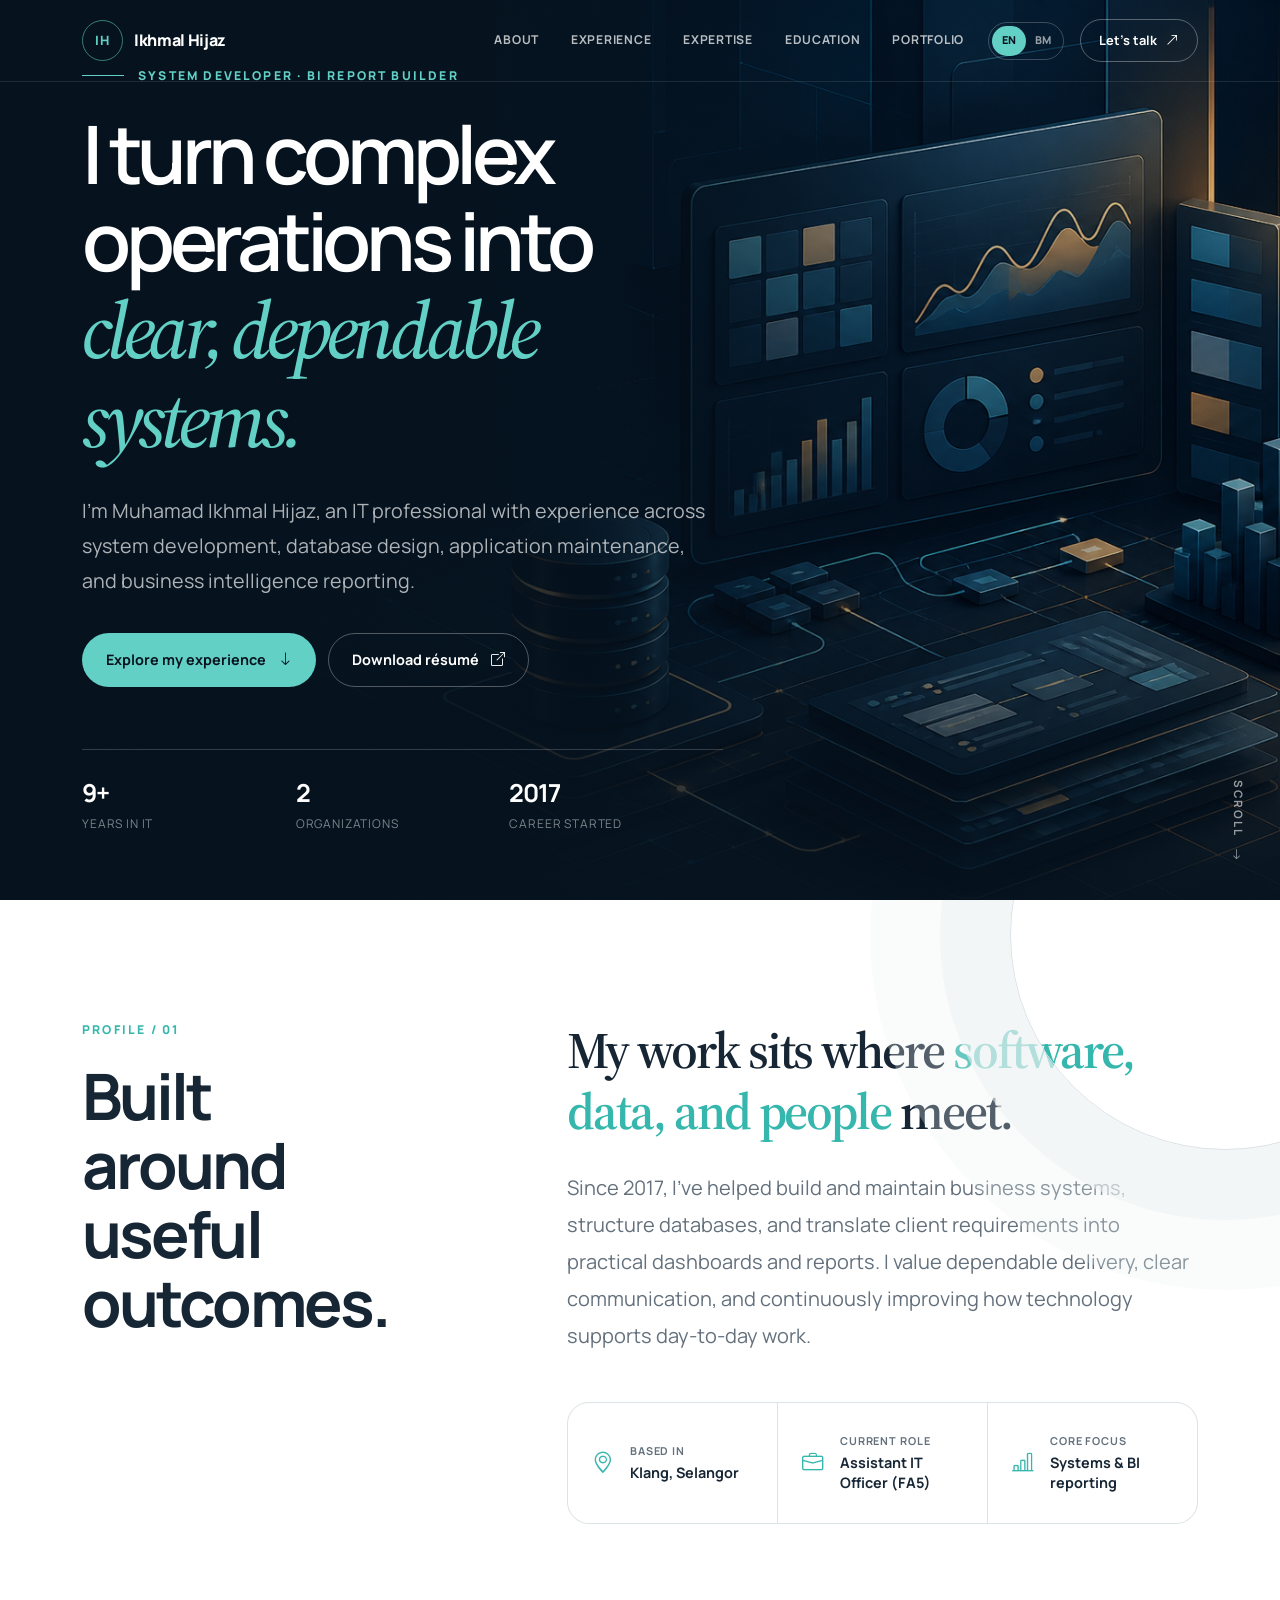
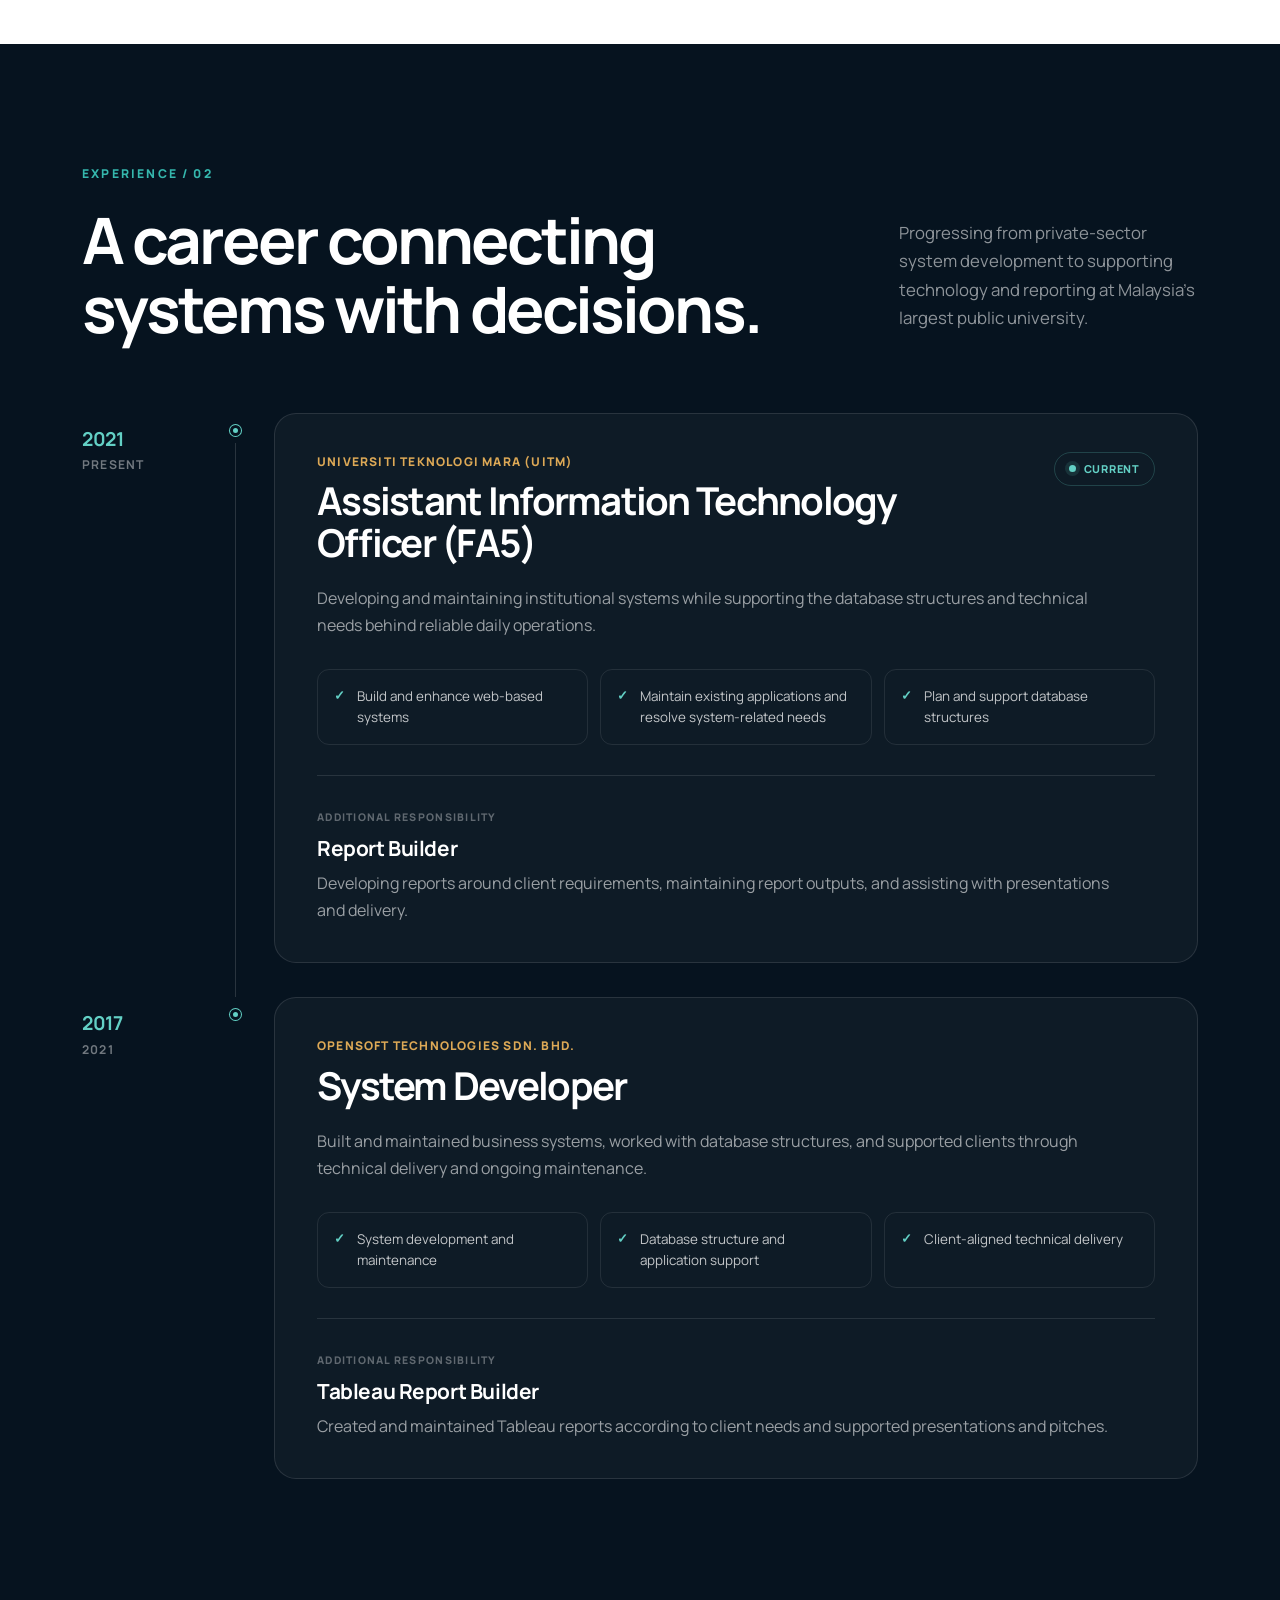
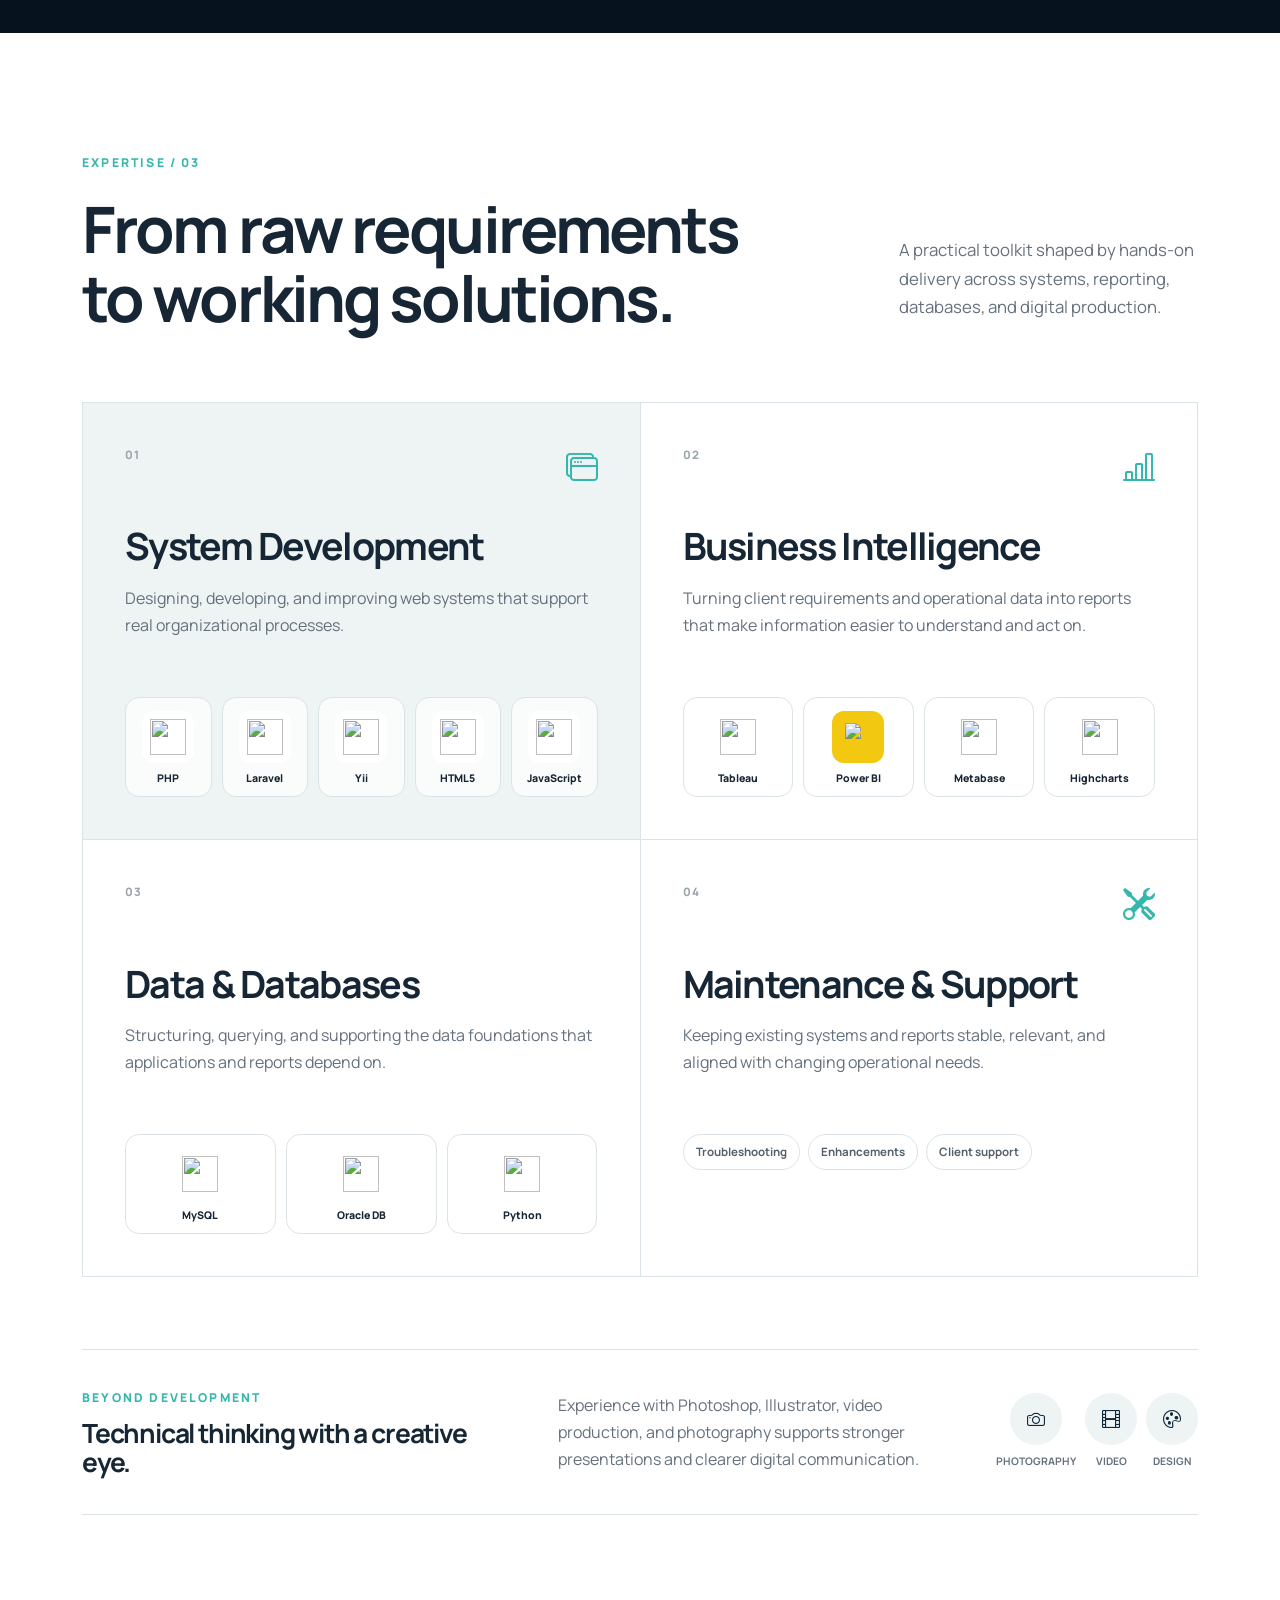
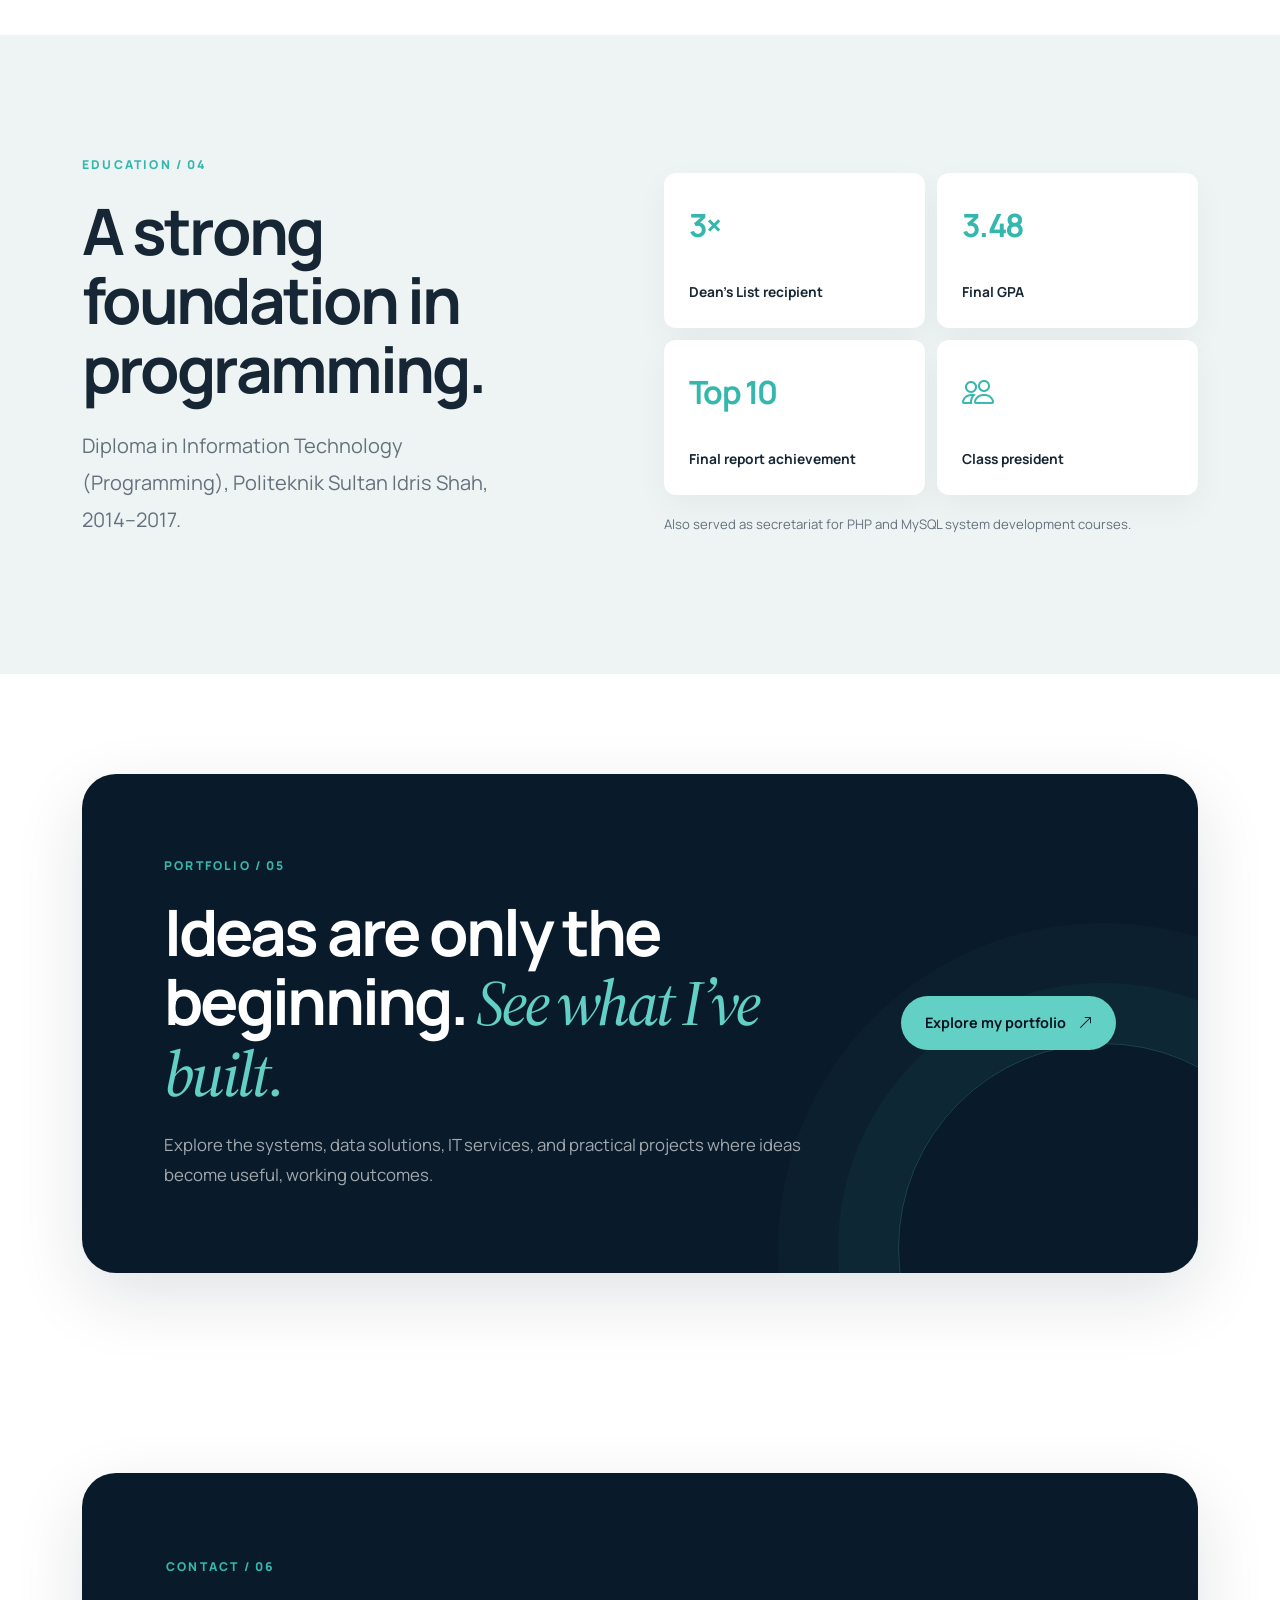
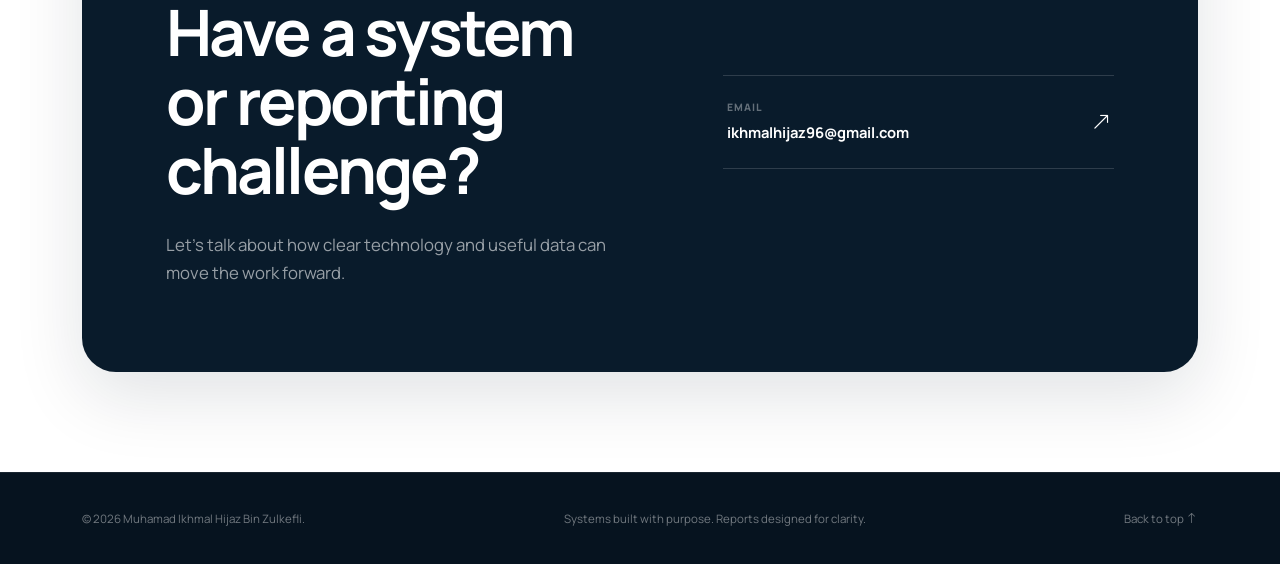
==== commit 646bcb97: "Add portfolio preview section and update related content; enhance navigation and layout" ====
--- a/index.html
+++ b/index.html
@@ -275,11 +275,27 @@
             </div>
         </section>
 
+        <section class="portfolio-preview" id="portfolio-preview" aria-labelledby="portfolio-preview-title">
+            <div class="container">
+                <div class="portfolio-preview-panel">
+                    <div class="portfolio-preview-copy">
+                        <p class="section-kicker" data-i18n="homePortfolioKicker">Portfolio / 05</p>
+                        <h2 id="portfolio-preview-title" data-i18n-html="homePortfolioTitle">Ideas are only the beginning. <em>See what I’ve built.</em></h2>
+                        <p data-i18n="homePortfolioBody">Explore the systems, data solutions, IT services, and practical projects where ideas become useful, working outcomes.</p>
+                    </div>
+                    <a class="button button-primary portfolio-preview-button" href="portfolio.html">
+                        <span data-i18n="homePortfolioButton">Explore my portfolio</span>
+                        <i class="bi-arrow-up-right" aria-hidden="true"></i>
+                    </a>
+                </div>
+            </div>
+        </section>
+
         <section class="contact-section" id="contact">
             <div class="container">
                 <div class="contact-panel">
                     <div class="contact-copy">
-                        <p class="section-kicker" data-i18n="contactKicker">Contact / 05</p>
+                        <p class="section-kicker" data-i18n="contactKicker">Contact / 06</p>
                         <h2 data-i18n="contactTitle">Have a system or reporting challenge?</h2>
                         <p data-i18n="contactBody">Let’s talk about how clear technology and useful data can move the work forward.</p>
                     </div>
--- a/css/templatemo-first-portfolio-style.css
+++ b/css/templatemo-first-portfolio-style.css
@@ -952,6 +952,71 @@
   font-size: 0.82rem;
 }
 
+/* Home portfolio invitation */
+.portfolio-preview {
+  padding: 100px 0;
+  background: var(--white);
+}
+
+.portfolio-preview-panel {
+  position: relative;
+  display: flex;
+  align-items: center;
+  justify-content: space-between;
+  gap: 64px;
+  overflow: hidden;
+  padding: clamp(42px, 7vw, 82px);
+  border-radius: var(--radius-lg);
+  background: var(--navy-900);
+  color: var(--white);
+  box-shadow: var(--shadow);
+}
+
+.portfolio-preview-panel::after {
+  position: absolute;
+  right: -110px;
+  bottom: -180px;
+  width: 410px;
+  height: 410px;
+  border: 1px solid rgba(89, 213, 190, 0.22);
+  border-radius: 50%;
+  box-shadow: 0 0 0 60px rgba(89, 213, 190, 0.04), 0 0 0 120px rgba(89, 213, 190, 0.025);
+  content: "";
+  pointer-events: none;
+}
+
+.portfolio-preview-copy {
+  position: relative;
+  z-index: 1;
+  max-width: 790px;
+}
+
+.portfolio-preview h2 {
+  margin-bottom: 22px;
+  color: var(--white);
+  font-size: clamp(2.5rem, 5vw, 4.9rem);
+}
+
+.portfolio-preview h2 em {
+  color: var(--teal-400);
+  font-family: var(--font-serif);
+  font-weight: 500;
+}
+
+.portfolio-preview-copy > p:last-child {
+  max-width: 650px;
+  margin-bottom: 0;
+  color: rgba(255, 255, 255, 0.62);
+  font-size: 1.05rem;
+  line-height: 1.8;
+}
+
+.portfolio-preview-button {
+  position: relative;
+  z-index: 1;
+  flex: 0 0 auto;
+}
+
 /* Contact */
 .contact-section {
   padding: 100px 0;
@@ -1129,7 +1194,7 @@
 
 .portfolio-category-nav .container {
   display: grid;
-  grid-template-columns: repeat(3, 1fr);
+  grid-template-columns: repeat(4, 1fr);
 }
 
 .portfolio-category-nav a {
@@ -1228,21 +1293,18 @@
   padding: clamp(34px, 6vw, 72px);
 }
 
-.portfolio-empty-state h3,
-.subscription-showcase h3 {
+.portfolio-empty-state h3 {
   margin-bottom: 20px;
   font-size: clamp(2rem, 4vw, 3.4rem);
 }
 
-.portfolio-empty-state p,
-.subscription-showcase p {
+.portfolio-empty-state p {
   max-width: 620px;
   margin-bottom: 0;
   font-size: 1.02rem;
 }
 
 .subscription-showcase {
-  position: relative;
   display: grid;
   min-height: 420px;
   grid-template-columns: 0.8fr 1.2fr;
@@ -1292,11 +1354,16 @@
 }
 
 .subscription-showcase h3 {
-  color: var(--white);
+  margin-bottom: 20px;
+  color: var(--white);
+  font-size: clamp(2rem, 4vw, 3.4rem);
 }
 
 .subscription-showcase p {
+  max-width: 620px;
+  margin-bottom: 0;
   color: rgba(255, 255, 255, 0.58);
+  font-size: 1.02rem;
 }
 
 .project-status {
@@ -1317,6 +1384,184 @@
   border-radius: 50%;
   background: var(--teal-400);
   box-shadow: 0 0 0 5px rgba(99, 208, 197, 0.12);
+}
+
+.service-price-header {
+  display: flex;
+  align-items: center;
+  justify-content: space-between;
+  gap: 30px;
+  margin-bottom: 20px;
+  padding: 24px 28px;
+  border-radius: var(--radius-md);
+  background: var(--navy-900);
+  color: var(--white);
+}
+
+.service-price-header > div,
+.service-price-header > a {
+  display: flex;
+  align-items: center;
+  gap: 15px;
+}
+
+.service-price-header > div > i {
+  display: grid;
+  width: 48px;
+  height: 48px;
+  flex: 0 0 auto;
+  place-items: center;
+  border-radius: 50%;
+  background: rgba(99, 208, 197, 0.12);
+  color: var(--teal-400);
+  font-size: 1.2rem;
+}
+
+.service-price-header span {
+  display: flex;
+  flex-direction: column;
+}
+
+.service-price-header small {
+  color: var(--teal-400);
+  font-size: 0.64rem;
+  font-weight: 800;
+  letter-spacing: 0.1em;
+  text-transform: uppercase;
+}
+
+.service-price-header b {
+  font-size: 0.9rem;
+  font-weight: 700;
+}
+
+.service-price-header > a {
+  flex-direction: row;
+  padding: 11px 17px;
+  border: 1px solid rgba(255, 255, 255, 0.22);
+  border-radius: 999px;
+  font-size: 0.76rem;
+  font-weight: 800;
+  white-space: nowrap;
+}
+
+.service-price-header > a span {
+  display: inline;
+}
+
+.service-price-header > a:hover,
+.service-price-header > a:focus {
+  border-color: var(--teal-400);
+  background: var(--teal-400);
+  color: var(--navy-950);
+}
+
+.service-grid {
+  display: grid;
+  grid-template-columns: repeat(2, minmax(0, 1fr));
+  gap: 16px;
+}
+
+.service-group {
+  overflow: hidden;
+  border: 1px solid var(--line);
+  border-radius: var(--radius-md);
+  background: var(--white);
+  box-shadow: 0 12px 35px rgba(7, 23, 38, 0.04);
+}
+
+.service-group-heading {
+  display: flex;
+  min-height: 86px;
+  align-items: center;
+  gap: 15px;
+  padding: 22px 26px;
+  border-bottom: 1px solid var(--line);
+  background: #f8fafa;
+}
+
+.service-group-heading i {
+  display: grid;
+  width: 42px;
+  height: 42px;
+  flex: 0 0 auto;
+  place-items: center;
+  border-radius: 12px;
+  background: rgba(53, 183, 173, 0.11);
+  color: var(--teal-500);
+  font-size: 1.12rem;
+}
+
+.service-group-heading h3 {
+  margin: 0;
+  font-size: 1.18rem;
+  letter-spacing: -0.025em;
+}
+
+.service-list {
+  margin: 0;
+  padding: 8px 24px 14px;
+  list-style: none;
+}
+
+.service-list li {
+  display: flex;
+  min-height: 52px;
+  align-items: center;
+  justify-content: space-between;
+  gap: 24px;
+  padding: 12px 2px;
+  border-bottom: 1px solid #edf0f1;
+  color: var(--muted);
+  font-size: 0.8rem;
+}
+
+.service-list li:last-child {
+  border-bottom: 0;
+}
+
+.service-list li > span {
+  max-width: 68%;
+}
+
+.service-list strong {
+  flex: 0 0 auto;
+  color: var(--ink);
+  font-size: 0.76rem;
+  font-weight: 800;
+  text-align: right;
+}
+
+.service-group-featured {
+  border-color: rgba(53, 183, 173, 0.42);
+  box-shadow: 0 18px 48px rgba(7, 23, 38, 0.09);
+}
+
+.service-group-featured .service-group-heading {
+  background: var(--navy-900);
+}
+
+.service-group-featured .service-group-heading h3 {
+  color: var(--white);
+}
+
+.service-disclaimer {
+  display: flex;
+  align-items: flex-start;
+  gap: 12px;
+  margin: 20px 0 0;
+  padding: 18px 22px;
+  border: 1px solid var(--line);
+  border-radius: var(--radius-sm);
+  background: rgba(255, 255, 255, 0.58);
+  color: var(--muted);
+  font-size: 0.76rem;
+}
+
+.service-disclaimer i {
+  flex: 0 0 auto;
+  color: var(--teal-500);
+  font-size: 1rem;
 }
 
 .hands-on-grid {
@@ -1511,12 +1756,28 @@
     gap: 44px;
   }
 
-  .portfolio-empty-state,
+  .portfolio-preview-panel {
+    align-items: flex-start;
+    flex-direction: column;
+    gap: 34px;
+  }
+
+  .portfolio-empty-state {
+    grid-template-columns: 1fr;
+  }
+
   .subscription-showcase {
     grid-template-columns: 1fr;
   }
 
-  .empty-visual,
+  .service-grid {
+    grid-template-columns: 1fr;
+  }
+
+  .empty-visual {
+    min-height: 300px;
+  }
+
   .subscription-orbit {
     min-height: 300px;
   }
@@ -1640,6 +1901,18 @@
     padding: 58px 0;
   }
 
+  .portfolio-preview {
+    padding: 58px 0;
+  }
+
+  .portfolio-preview-panel {
+    border-radius: 24px;
+  }
+
+  .portfolio-preview-button {
+    width: 100%;
+  }
+
   .contact-panel {
     border-radius: 24px;
   }
@@ -1673,12 +1946,26 @@
   .portfolio-category-nav .container {
     width: max-content;
     min-width: 100%;
-    grid-template-columns: repeat(3, minmax(190px, 1fr));
+    grid-template-columns: repeat(4, minmax(190px, 1fr));
   }
 
   .portfolio-category-nav a {
     min-height: 64px;
     padding: 14px 18px;
+  }
+
+  .service-price-header {
+    align-items: flex-start;
+    flex-direction: column;
+  }
+
+  .service-list li {
+    align-items: flex-start;
+    gap: 14px;
+  }
+
+  .service-list li > span {
+    max-width: 62%;
   }
 
   .hands-on-grid {
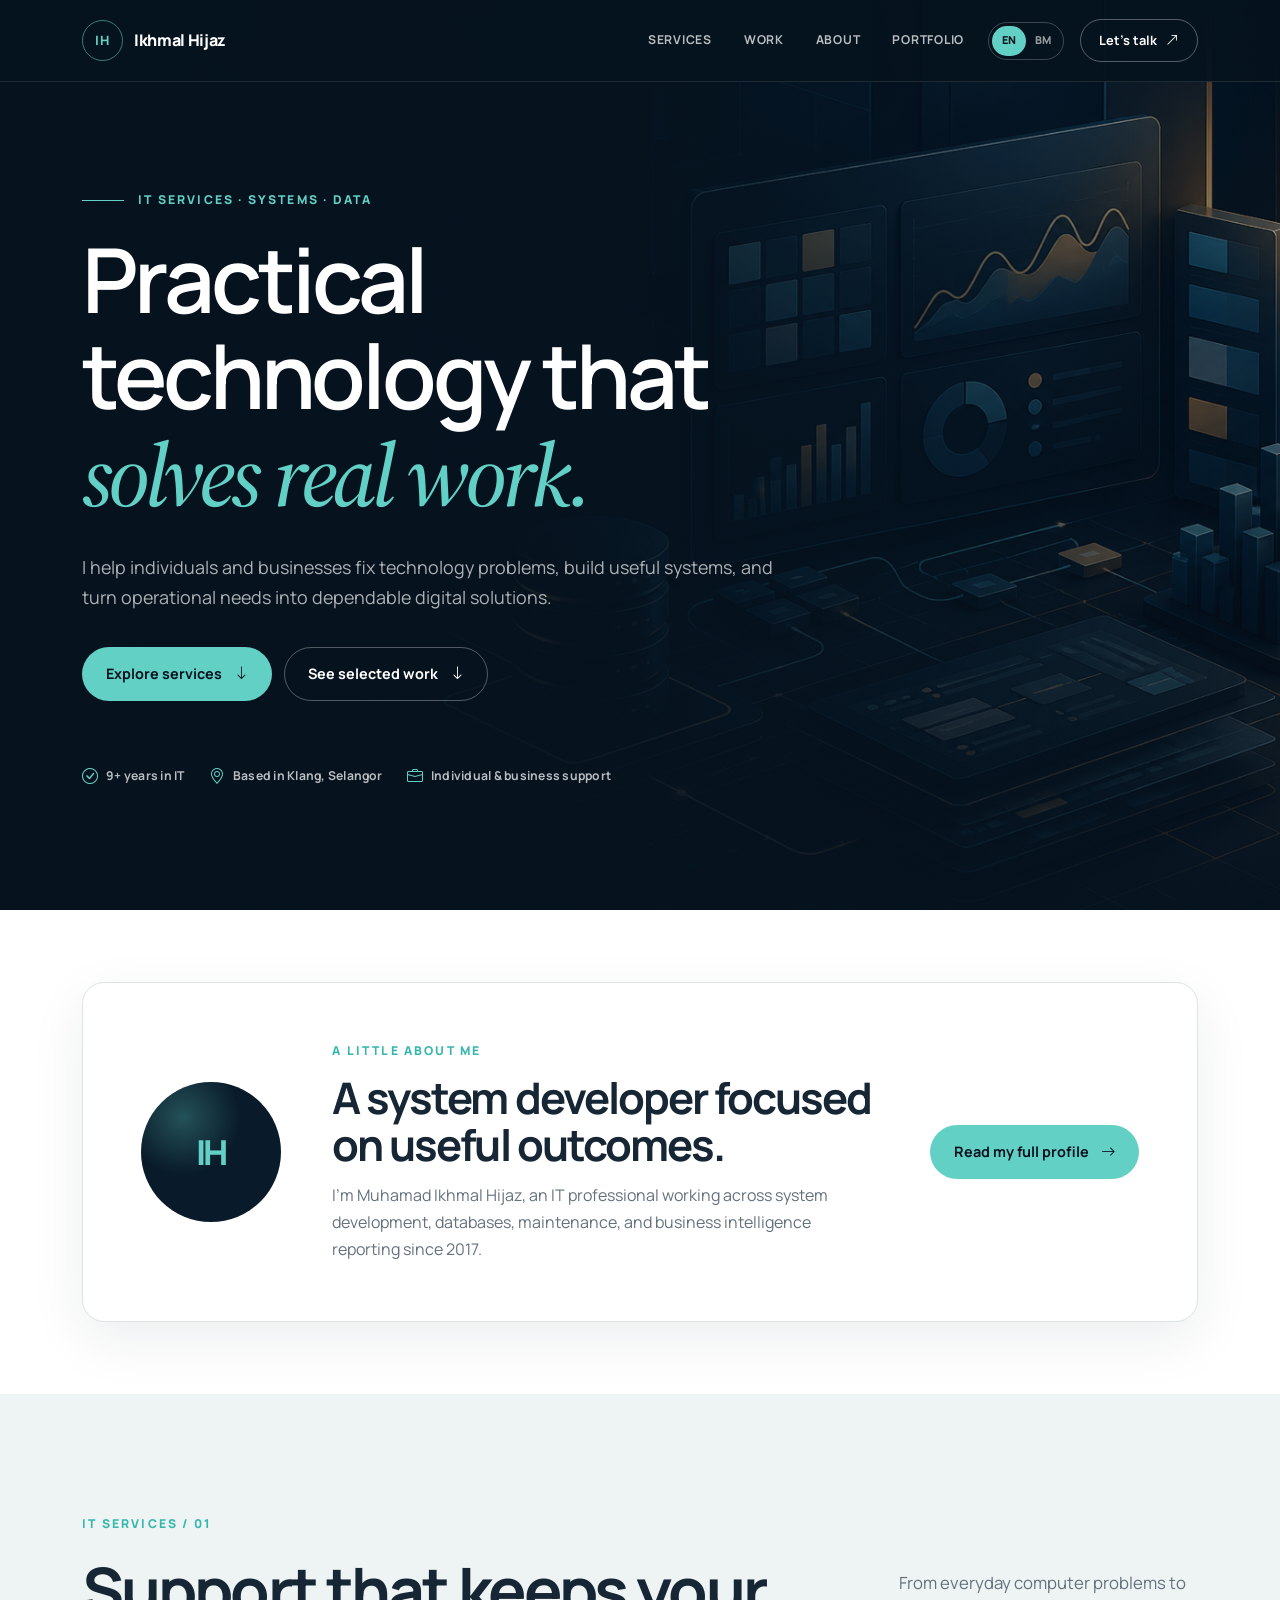
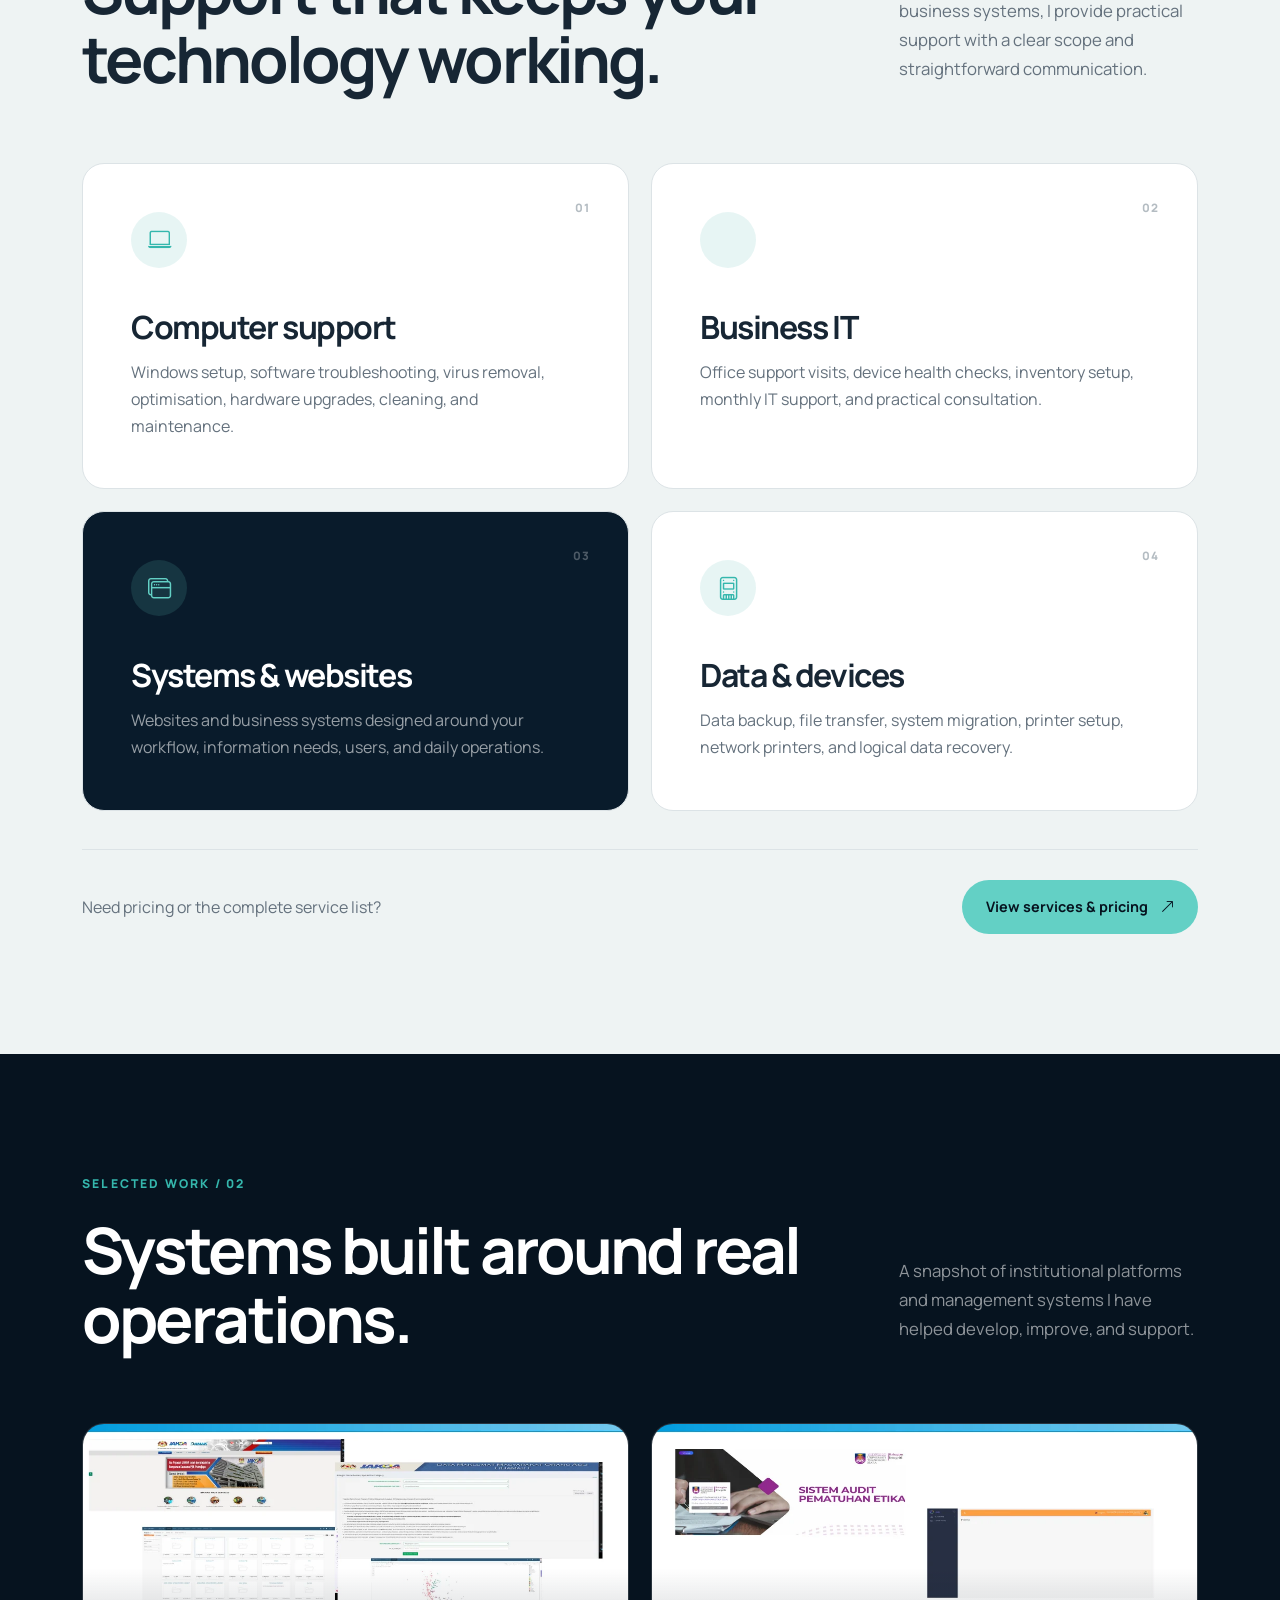
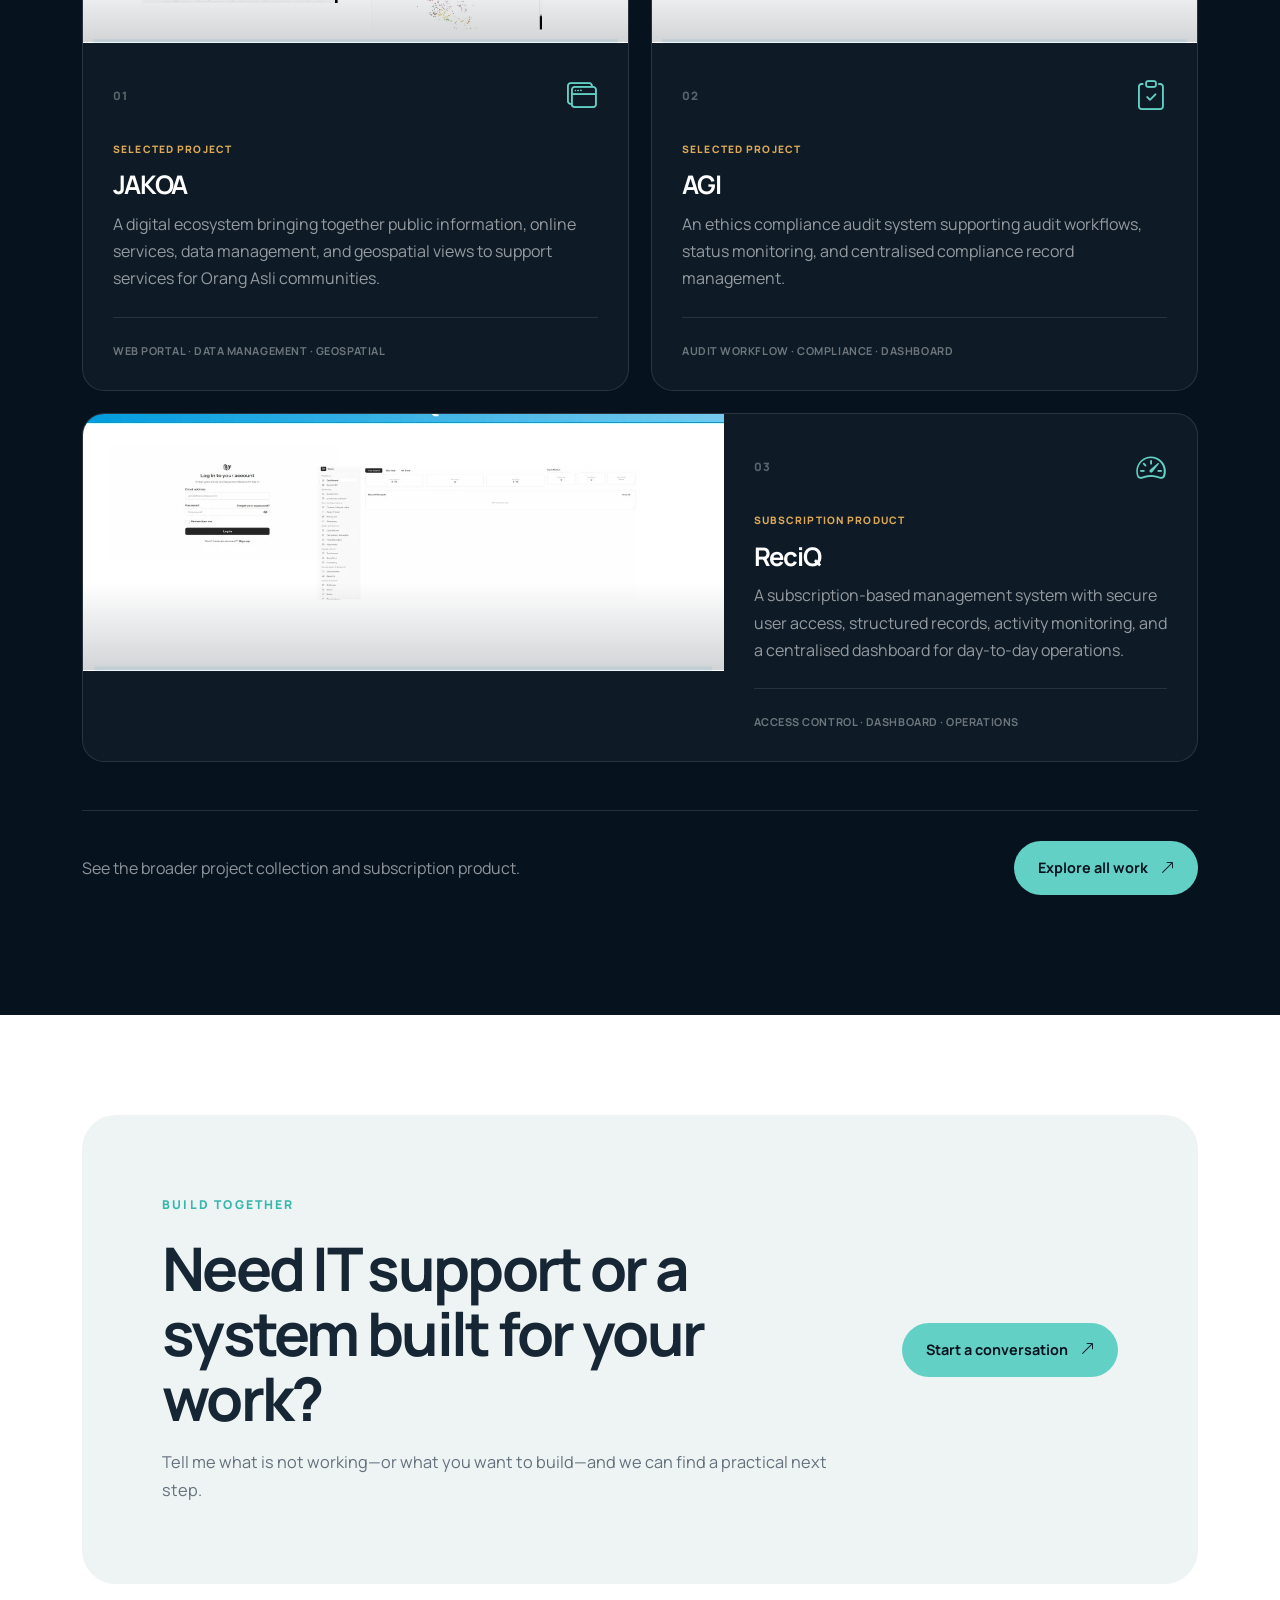
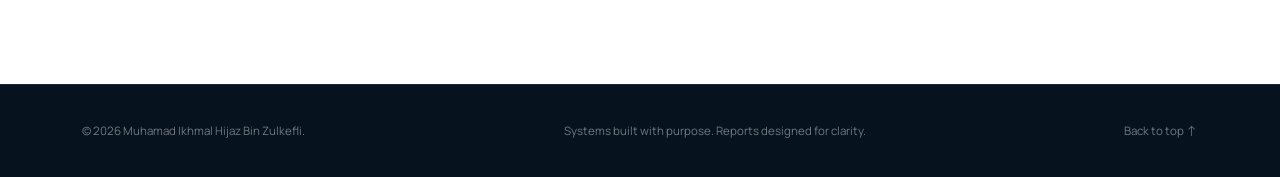
==== commit 79f23117: "Add About page and update navigation and translations - Created a new About page (about.html) with s" ====
--- a/index.html
+++ b/index.html
@@ -3,17 +3,17 @@
 <head>
     <meta charset="utf-8">
     <meta name="viewport" content="width=device-width, initial-scale=1">
-    <meta name="description" content="Portfolio of Muhamad Ikhmal Hijaz Bin Zulkefli, a system developer and business intelligence report builder with experience in web systems, databases, Tableau, Power BI, and Metabase.">
+    <meta name="description" content="IT services and selected system development work by Muhamad Ikhmal Hijaz, serving individuals and businesses across Selangor and Kuala Lumpur.">
     <meta name="author" content="Muhamad Ikhmal Hijaz Bin Zulkefli">
     <meta name="theme-color" content="#071726">
 
-    <meta property="og:title" content="Muhamad Ikhmal Hijaz | Systems & BI Developer">
-    <meta property="og:description" content="Building dependable systems, databases, and decision-ready reports since 2017.">
+    <meta property="og:title" content="Ikhmal Hijaz | IT Services &amp; System Development">
+    <meta property="og:description" content="Practical IT support, business systems, websites, data services, and selected technical work.">
     <meta property="og:type" content="website">
     <meta property="og:url" content="https://hijaz96.github.io/Portfolio/">
     <meta property="og:image" content="https://hijaz96.github.io/Portfolio/assets/images/data-systems-hero.png">
 
-    <title>Muhamad Ikhmal Hijaz | Systems & BI Developer</title>
+    <title>Ikhmal Hijaz | IT Services &amp; System Development</title>
 
     <link rel="icon" href="assets/images/favicon.svg" type="image/svg+xml">
     <link rel="preconnect" href="https://fonts.googleapis.com">
@@ -27,7 +27,7 @@
 <body data-page="home">
     <a class="skip-link" href="#main-content" data-i18n="skipLink">Skip to main content</a>
 
-    <nav class="navbar navbar-expand-lg fixed-top" aria-label="Primary navigation">
+    <nav class="navbar navbar-expand-lg fixed-top portfolio-navbar is-scrolled" aria-label="Primary navigation">
         <div class="container">
             <a class="navbar-brand" href="#home" aria-label="Ikhmal Hijaz home" data-i18n-aria="homeLabel">
                 <span class="brand-mark">IH</span>
@@ -40,10 +40,9 @@
 
             <div class="collapse navbar-collapse" id="navbarNav">
                 <ul class="navbar-nav ms-auto align-items-lg-center">
-                    <li class="nav-item"><a class="nav-link click-scroll" href="#about" data-i18n="navAbout">About</a></li>
-                    <li class="nav-item"><a class="nav-link click-scroll" href="#experience" data-i18n="navExperience">Experience</a></li>
-                    <li class="nav-item"><a class="nav-link click-scroll" href="#expertise" data-i18n="navExpertise">Expertise</a></li>
-                    <li class="nav-item"><a class="nav-link click-scroll" href="#education" data-i18n="navEducation">Education</a></li>
+                    <li class="nav-item"><a class="nav-link click-scroll" href="#services" data-i18n="navServices">Services</a></li>
+                    <li class="nav-item"><a class="nav-link click-scroll" href="#work" data-i18n="navWork">Work</a></li>
+                    <li class="nav-item"><a class="nav-link" href="about.html" data-i18n="navAbout">About</a></li>
                     <li class="nav-item"><a class="nav-link" href="portfolio.html" data-i18n="navPortfolio">Portfolio</a></li>
                     <li class="nav-item ms-lg-2">
                         <div class="language-switcher" role="group" aria-label="Select language" data-i18n-aria="languageLabel">
@@ -52,7 +51,7 @@
                         </div>
                     </li>
                     <li class="nav-item ms-lg-3">
-                        <a class="nav-cta" href="mailto:ikhmalhijaz96@gmail.com?subject=Project%20Enquiry%20from%20Your%20Portfolio"><span data-i18n="navContact">Let’s talk</span> <i class="bi-arrow-up-right" aria-hidden="true"></i></a>
+                        <a class="nav-cta" href="mailto:ikhmalhijaz96@gmail.com?subject=Project%20or%20IT%20Service%20Enquiry"><span data-i18n="navContact">Let’s talk</span> <i class="bi-arrow-up-right" aria-hidden="true"></i></a>
                     </li>
                 </ul>
             </div>
@@ -60,251 +59,153 @@
     </nav>
 
     <main id="main-content">
-        <section class="hero" id="home">
-            <div class="hero-visual" aria-hidden="true"></div>
-            <div class="hero-overlay" aria-hidden="true"></div>
-            <div class="container hero-container">
-                <div class="row align-items-center min-vh-100">
-                    <div class="col-xl-7 col-lg-8">
-                        <p class="eyebrow reveal" data-i18n="heroEyebrow">System Developer · BI Report Builder</p>
-                        <h1 class="reveal reveal-delay-1" data-i18n-html="heroTitle">I turn complex operations into <em>clear, dependable systems.</em></h1>
-                        <p class="hero-lead reveal reveal-delay-2" data-i18n="heroLead">I’m Muhamad Ikhmal Hijaz, an IT professional with experience across system development, database design, application maintenance, and business intelligence reporting.</p>
-
-                        <div class="hero-actions reveal reveal-delay-3">
-                            <a class="button button-primary" href="#experience"><span data-i18n="heroExplore">Explore my experience</span> <i class="bi-arrow-down" aria-hidden="true"></i></a>
-                            <a class="button button-secondary" href="https://drive.google.com/drive/folders/1k_l9a9I05WQOcxmaMkA9OB3ly-VntmB7?usp=sharing" target="_blank" rel="noopener noreferrer"><span data-i18n="heroResume">Download résumé</span> <i class="bi-box-arrow-up-right" aria-hidden="true"></i></a>
-                        </div>
-
-                        <div class="hero-meta reveal reveal-delay-3" aria-label="Professional summary" data-i18n-aria="professionalSummary">
-                            <div><strong>9+</strong><span data-i18n="metaYears">Years in IT</span></div>
-                            <div><strong>2</strong><span data-i18n="metaOrganizations">Organizations</span></div>
-                            <div><strong>2017</strong><span data-i18n="metaStarted">Career started</span></div>
-                        </div>
-                    </div>
-                </div>
-            </div>
-
-            <a class="scroll-cue" href="#about" aria-label="Scroll to about section" data-i18n-aria="scrollLabel"><span data-i18n="scroll">Scroll</span><i class="bi-arrow-down" aria-hidden="true"></i></a>
-        </section>
-
-        <section class="section section-intro" id="about">
-            <div class="container">
-                <div class="row g-5 align-items-start">
-                    <div class="col-lg-4">
-                        <p class="section-kicker" data-i18n="profileKicker">Profile / 01</p>
-                        <h2 data-i18n="profileTitle">Built around useful outcomes.</h2>
-                    </div>
-                    <div class="col-lg-7 offset-lg-1">
-                        <p class="statement" data-i18n-html="profileStatement">My work sits where <span>software, data, and people</span> meet.</p>
-                        <p class="body-large" data-i18n="profileBody">Since 2017, I’ve helped build and maintain business systems, structure databases, and translate client requirements into practical dashboards and reports. I value dependable delivery, clear communication, and continuously improving how technology supports day-to-day work.</p>
-
-                        <div class="profile-details">
-                            <div class="profile-detail">
-                                <i class="bi-geo-alt" aria-hidden="true"></i>
-                                <span><small data-i18n="basedIn">Based in</small><span data-i18n="location">Klang, Selangor</span></span>
-                            </div>
-                            <div class="profile-detail">
-                                <i class="bi-briefcase" aria-hidden="true"></i>
-                                <span><small data-i18n="currentRole">Current role</small><span data-i18n="roleShort">Assistant IT Officer (FA5)</span></span>
-                            </div>
-                            <div class="profile-detail">
-                                <i class="bi-bar-chart-line" aria-hidden="true"></i>
-                                <span><small data-i18n="coreFocus">Core focus</small><span data-i18n="focusShort">Systems &amp; BI reporting</span></span>
-                            </div>
-                        </div>
-                    </div>
-                </div>
-            </div>
-        </section>
-
-        <section class="section section-dark" id="experience">
+        <section class="portfolio-hero home-hero" id="home">
+            <div class="portfolio-hero-image" aria-hidden="true"></div>
+            <div class="container portfolio-hero-content">
+                <div class="row">
+                    <div class="col-xl-8 col-lg-9">
+                        <p class="eyebrow" data-i18n="homeHeroKicker">IT services · Systems · Data</p>
+                        <h1 data-i18n-html="homeHeroTitle">Practical technology that <em>solves real work.</em></h1>
+                        <p data-i18n="homeHeroBody">I help individuals and businesses fix technology problems, build useful systems, and turn operational needs into dependable digital solutions.</p>
+                        <div class="hero-actions">
+                            <a class="button button-primary" href="#services"><span data-i18n="homeHeroServices">Explore services</span> <i class="bi-arrow-down" aria-hidden="true"></i></a>
+                            <a class="button button-secondary" href="#work"><span data-i18n="homeHeroWork">See selected work</span> <i class="bi-arrow-down" aria-hidden="true"></i></a>
+                        </div>
+                        <div class="home-trust-row" aria-label="Service highlights">
+                            <span><i class="bi-check-circle" aria-hidden="true"></i><b data-i18n="homeTrustOne">9+ years in IT</b></span>
+                            <span><i class="bi-geo-alt" aria-hidden="true"></i><b data-i18n="homeTrustTwo">Based in Klang, Selangor</b></span>
+                            <span><i class="bi-briefcase" aria-hidden="true"></i><b data-i18n="homeTrustThree">Individual &amp; business support</b></span>
+                        </div>
+                    </div>
+                </div>
+            </div>
+        </section>
+
+        <section class="section home-about-section" aria-labelledby="home-about-title">
+            <div class="container">
+                <article class="home-about-card">
+                    <div class="home-about-mark" aria-hidden="true"><span>IH</span></div>
+                    <div class="home-about-copy">
+                        <p class="section-kicker" data-i18n="homeAboutKicker">A little about me</p>
+                        <h2 id="home-about-title" data-i18n="homeAboutTitle">A system developer focused on useful outcomes.</h2>
+                        <p data-i18n="homeAboutBody">I’m Muhamad Ikhmal Hijaz, an IT professional working across system development, databases, maintenance, and business intelligence reporting since 2017.</p>
+                    </div>
+                    <a class="button button-primary" href="about.html"><span data-i18n="homeAboutButton">Read my full profile</span> <i class="bi-arrow-right" aria-hidden="true"></i></a>
+                </article>
+            </div>
+        </section>
+
+        <section class="section portfolio-section section-soft" id="services">
+            <div class="container">
+                <div class="section-heading">
+                    <div>
+                        <p class="section-kicker" data-i18n="servicesKicker">IT services / 01</p>
+                        <h2 data-i18n="homeServicesTitle">Support that keeps your technology working.</h2>
+                    </div>
+                    <p data-i18n="homeServicesIntro">From everyday computer problems to business systems, I provide practical support with a clear scope and straightforward communication.</p>
+                </div>
+
+                <div class="home-service-grid">
+                    <article class="home-service-card">
+                        <i class="bi-laptop" aria-hidden="true"></i>
+                        <span>01</span>
+                        <h3 data-i18n="homeServiceSupport">Computer support</h3>
+                        <p data-i18n="homeServiceSupportBody">Windows setup, software troubleshooting, virus removal, optimisation, hardware upgrades, cleaning, and maintenance.</p>
+                    </article>
+                    <article class="home-service-card">
+                        <i class="bi-buildings" aria-hidden="true"></i>
+                        <span>02</span>
+                        <h3 data-i18n="homeServiceBusiness">Business IT</h3>
+                        <p data-i18n="homeServiceBusinessBody">Office support visits, device health checks, inventory setup, monthly IT support, and practical consultation.</p>
+                    </article>
+                    <article class="home-service-card home-service-card-featured">
+                        <i class="bi-window-stack" aria-hidden="true"></i>
+                        <span>03</span>
+                        <h3 data-i18n="homeServiceDevelopment">Systems &amp; websites</h3>
+                        <p data-i18n="homeServiceDevelopmentBody">Websites and business systems designed around your workflow, information needs, users, and daily operations.</p>
+                    </article>
+                    <article class="home-service-card">
+                        <i class="bi-device-ssd" aria-hidden="true"></i>
+                        <span>04</span>
+                        <h3 data-i18n="homeServiceData">Data &amp; devices</h3>
+                        <p data-i18n="homeServiceDataBody">Data backup, file transfer, system migration, printer setup, network printers, and logical data recovery.</p>
+                    </article>
+                </div>
+
+                <div class="section-action-row">
+                    <p data-i18n="homeServicesNote">Need pricing or the complete service list?</p>
+                    <a class="button button-primary" href="portfolio.html#services"><span data-i18n="homeServicesButton">View services &amp; pricing</span> <i class="bi-arrow-up-right" aria-hidden="true"></i></a>
+                </div>
+            </div>
+        </section>
+
+        <section class="section portfolio-section section-dark" id="work">
             <div class="container">
                 <div class="section-heading light">
                     <div>
-                        <p class="section-kicker" data-i18n="experienceKicker">Experience / 02</p>
-                        <h2 data-i18n="experienceTitle">A career connecting systems with decisions.</h2>
-                    </div>
-                    <p data-i18n="experienceIntro">Progressing from private-sector system development to supporting technology and reporting at Malaysia’s largest public university.</p>
-                </div>
-
-                <div class="timeline">
-                    <article class="timeline-item">
-                        <div class="timeline-date"><span>2021</span><span data-i18n="present">Present</span></div>
-                        <div class="timeline-marker" aria-hidden="true"></div>
-                        <div class="timeline-content">
-                            <div class="role-heading">
-                                <div>
-                                    <p class="company">Universiti Teknologi MARA (UiTM)</p>
-                                    <h3 data-i18n="uitmRole">Assistant Information Technology Officer (FA5)</h3>
-                                </div>
-                                <span class="status-pill"><span></span> <b data-i18n="current">Current</b></span>
-                            </div>
-                            <p data-i18n="uitmSummary">Developing and maintaining institutional systems while supporting the database structures and technical needs behind reliable daily operations.</p>
-                            <ul class="responsibility-list">
-                                <li data-i18n="uitmDuty1">Build and enhance web-based systems</li>
-                                <li data-i18n="uitmDuty2">Maintain existing applications and resolve system-related needs</li>
-                                <li data-i18n="uitmDuty3">Plan and support database structures</li>
-                            </ul>
-                            <div class="role-secondary">
-                                <span data-i18n="additionalResponsibility">Additional responsibility</span>
-                                <h4 data-i18n="reportBuilder">Report Builder</h4>
-                                <p data-i18n="uitmReportSummary">Developing reports around client requirements, maintaining report outputs, and assisting with presentations and delivery.</p>
-                            </div>
-                        </div>
-                    </article>
-
-                    <article class="timeline-item">
-                        <div class="timeline-date"><span>2017</span>2021</div>
-                        <div class="timeline-marker" aria-hidden="true"></div>
-                        <div class="timeline-content">
-                            <div class="role-heading">
-                                <div>
-                                    <p class="company">Opensoft Technologies Sdn. Bhd.</p>
-                                    <h3 data-i18n="systemDeveloper">System Developer</h3>
-                                </div>
-                            </div>
-                            <p data-i18n="opensoftSummary">Built and maintained business systems, worked with database structures, and supported clients through technical delivery and ongoing maintenance.</p>
-                            <ul class="responsibility-list">
-                                <li data-i18n="opensoftDuty1">System development and maintenance</li>
-                                <li data-i18n="opensoftDuty2">Database structure and application support</li>
-                                <li data-i18n="opensoftDuty3">Client-aligned technical delivery</li>
-                            </ul>
-                            <div class="role-secondary">
-                                <span data-i18n="additionalResponsibility">Additional responsibility</span>
-                                <h4 data-i18n="tableauReportBuilder">Tableau Report Builder</h4>
-                                <p data-i18n="opensoftReportSummary">Created and maintained Tableau reports according to client needs and supported presentations and pitches.</p>
-                            </div>
-                        </div>
-                    </article>
-                </div>
-            </div>
-        </section>
-
-        <section class="section" id="expertise">
-            <div class="container">
-                <div class="section-heading">
+                        <p class="section-kicker" data-i18n="homeWorkKicker">Selected work / 02</p>
+                        <h2 data-i18n="homeWorkTitle">Systems built around real operations.</h2>
+                    </div>
+                    <p data-i18n="homeWorkIntro">A snapshot of institutional platforms and management systems I have helped develop, improve, and support.</p>
+                </div>
+
+                <div class="hands-on-grid home-work-grid">
+                    <article class="hands-on-card">
+                        <figure class="hands-on-visual">
+                            <img src="assets/images/hands-on/jakoa.webp" width="1047" height="420" loading="lazy" alt="JAKOA web systems and geospatial interface" data-i18n-alt="projectJakoaAlt">
+                        </figure>
+                        <div class="hands-on-content">
+                            <div class="project-card-top"><span>01</span><i class="bi-window-stack" aria-hidden="true"></i></div>
+                            <span class="confidential-label" data-i18n="confidentialLabel">Selected project</span>
+                            <h3>JAKOA</h3>
+                            <p data-i18n="projectJakoaBody">A digital ecosystem bringing together public information, online services, data management, and geospatial views.</p>
+                            <small data-i18n="projectJakoaMeta">Web portal · Data management · Geospatial</small>
+                        </div>
+                    </article>
+
+                    <article class="hands-on-card">
+                        <figure class="hands-on-visual">
+                            <img src="assets/images/hands-on/agi.webp" width="1047" height="420" loading="lazy" alt="AGI ethics compliance audit system" data-i18n-alt="projectAgiAlt">
+                        </figure>
+                        <div class="hands-on-content">
+                            <div class="project-card-top"><span>02</span><i class="bi-clipboard-check" aria-hidden="true"></i></div>
+                            <span class="confidential-label" data-i18n="confidentialLabel">Selected project</span>
+                            <h3>AGI</h3>
+                            <p data-i18n="projectAgiBody">An ethics compliance audit system supporting audit workflows, status monitoring, and centralised records.</p>
+                            <small data-i18n="projectAgiMeta">Audit workflow · Compliance · Dashboard</small>
+                        </div>
+                    </article>
+
+                    <article class="hands-on-card">
+                        <figure class="hands-on-visual">
+                            <img src="assets/images/hands-on/reciq.webp" width="1047" height="420" loading="lazy" alt="ReciQ login and management dashboard" data-i18n-alt="projectReciqAlt">
+                        </figure>
+                        <div class="hands-on-content">
+                            <div class="project-card-top"><span>03</span><i class="bi-speedometer2" aria-hidden="true"></i></div>
+                            <span class="confidential-label" data-i18n="subscriptionBadge">Subscription product</span>
+                            <h3>ReciQ</h3>
+                            <p data-i18n="subscriptionCardBody">A subscription-based management system with secure access, structured records, activity monitoring, and a central dashboard.</p>
+                            <small data-i18n="projectReciqMeta">Access control · Dashboard · Operations</small>
+                        </div>
+                    </article>
+                </div>
+
+                <div class="section-action-row section-action-row-dark">
+                    <p data-i18n="homeWorkNote">See the broader project collection and subscription product.</p>
+                    <a class="button button-primary" href="portfolio.html#hands-on"><span data-i18n="homeWorkButton">Explore all work</span> <i class="bi-arrow-up-right" aria-hidden="true"></i></a>
+                </div>
+            </div>
+        </section>
+
+        <section class="portfolio-cta" id="contact">
+            <div class="container">
+                <div class="portfolio-cta-inner">
                     <div>
-                        <p class="section-kicker" data-i18n="expertiseKicker">Expertise / 03</p>
-                        <h2 data-i18n="expertiseTitle">From raw requirements to working solutions.</h2>
-                    </div>
-                    <p data-i18n="expertiseIntro">A practical toolkit shaped by hands-on delivery across systems, reporting, databases, and digital production.</p>
-                </div>
-
-                <div class="expertise-grid">
-                    <article class="expertise-card featured-card">
-                        <span class="card-number">01</span>
-                        <i class="bi-window-stack card-icon" aria-hidden="true"></i>
-                        <h3 data-i18n="systemDevelopment">System Development</h3>
-                        <p data-i18n="systemDevelopmentBody">Designing, developing, and improving web systems that support real organizational processes.</p>
-                        <div class="tool-grid" aria-label="System development technologies" data-i18n-aria="systemToolsLabel">
-                            <span class="tool-item"><span class="tool-logo"><img src="https://cdn.jsdelivr.net/gh/devicons/devicon@v2.17.0/icons/php/php-original.svg" alt="" loading="lazy" width="48" height="48"></span><b>PHP</b></span>
-                            <span class="tool-item"><span class="tool-logo"><img src="https://cdn.jsdelivr.net/gh/devicons/devicon@v2.17.0/icons/laravel/laravel-original.svg" alt="" loading="lazy" width="48" height="48"></span><b>Laravel</b></span>
-                            <span class="tool-item"><span class="tool-logo"><img src="https://cdn.jsdelivr.net/gh/devicons/devicon@v2.17.0/icons/yii/yii-original.svg" alt="" loading="lazy" width="48" height="48"></span><b>Yii</b></span>
-                            <span class="tool-item"><span class="tool-logo"><img src="https://cdn.jsdelivr.net/gh/devicons/devicon@v2.17.0/icons/html5/html5-original.svg" alt="" loading="lazy" width="48" height="48"></span><b>HTML5</b></span>
-                            <span class="tool-item"><span class="tool-logo"><img src="https://cdn.jsdelivr.net/gh/devicons/devicon@v2.17.0/icons/javascript/javascript-original.svg" alt="" loading="lazy" width="48" height="48"></span><b>JavaScript</b></span>
-                        </div>
-                    </article>
-
-                    <article class="expertise-card">
-                        <span class="card-number">02</span>
-                        <i class="bi-bar-chart-line card-icon" aria-hidden="true"></i>
-                        <h3 data-i18n="businessIntelligence">Business Intelligence</h3>
-                        <p data-i18n="businessIntelligenceBody">Turning client requirements and operational data into reports that make information easier to understand and act on.</p>
-                        <div class="tool-grid" aria-label="Business intelligence technologies" data-i18n-aria="biToolsLabel">
-                            <span class="tool-item"><span class="tool-logo"><img src="https://cdn.jsdelivr.net/npm/simple-icons@v13/icons/tableau.svg" alt="" loading="lazy" width="48" height="48"></span><b>Tableau</b></span>
-                            <span class="tool-item"><span class="tool-logo logo-power-bi"><img src="https://cdn.jsdelivr.net/npm/simple-icons@v12/icons/powerbi.svg" alt="" loading="lazy" width="48" height="48"></span><b>Power BI</b></span>
-                            <span class="tool-item"><span class="tool-logo"><img src="https://cdn.simpleicons.org/metabase/509EE3" alt="" loading="lazy" width="48" height="48"></span><b>Metabase</b></span>
-                            <span class="tool-item"><span class="tool-logo"><img src="https://www.svgrepo.com/show/353875/highcharts.svg" alt="" loading="lazy" width="48" height="48"></span><b>Highcharts</b></span>
-                        </div>
-                    </article>
-
-                    <article class="expertise-card">
-                        <span class="card-number">03</span>
-                        <i class="bi-database card-icon" aria-hidden="true"></i>
-                        <h3 data-i18n="dataDatabases">Data &amp; Databases</h3>
-                        <p data-i18n="dataDatabasesBody">Structuring, querying, and supporting the data foundations that applications and reports depend on.</p>
-                        <div class="tool-grid" aria-label="Data and database technologies" data-i18n-aria="dataToolsLabel">
-                            <span class="tool-item"><span class="tool-logo"><img src="https://cdn.jsdelivr.net/gh/devicons/devicon@v2.17.0/icons/mysql/mysql-original.svg" alt="" loading="lazy" width="48" height="48"></span><b>MySQL</b></span>
-                            <span class="tool-item"><span class="tool-logo"><img src="https://cdn.jsdelivr.net/gh/devicons/devicon@v2.17.0/icons/oracle/oracle-original.svg" alt="" loading="lazy" width="48" height="48"></span><b>Oracle DB</b></span>
-                            <span class="tool-item"><span class="tool-logo"><img src="https://cdn.jsdelivr.net/gh/devicons/devicon@v2.17.0/icons/python/python-original.svg" alt="" loading="lazy" width="48" height="48"></span><b>Python</b></span>
-                        </div>
-                    </article>
-
-                    <article class="expertise-card">
-                        <span class="card-number">04</span>
-                        <i class="bi-tools card-icon" aria-hidden="true"></i>
-                        <h3 data-i18n="maintenanceSupport">Maintenance &amp; Support</h3>
-                        <p data-i18n="maintenanceSupportBody">Keeping existing systems and reports stable, relevant, and aligned with changing operational needs.</p>
-                        <div class="skill-tags"><span data-i18n="troubleshooting">Troubleshooting</span><span data-i18n="enhancements">Enhancements</span><span data-i18n="clientSupport">Client support</span></div>
-                    </article>
-                </div>
-
-                <div class="creative-strip">
-                    <div>
-                        <p class="section-kicker" data-i18n="beyondDevelopment">Beyond development</p>
-                        <h3 data-i18n="creativeTitle">Technical thinking with a creative eye.</h3>
-                    </div>
-                    <p data-i18n="creativeBody">Experience with Photoshop, Illustrator, video production, and photography supports stronger presentations and clearer digital communication.</p>
-                    <div class="creative-icons" aria-label="Creative capabilities" data-i18n-aria="creativeCapabilities">
-                        <span><i class="bi-camera"></i> <b data-i18n="photography">Photography</b></span>
-                        <span><i class="bi-film"></i> <b data-i18n="video">Video</b></span>
-                        <span><i class="bi-palette"></i> <b data-i18n="design">Design</b></span>
-                    </div>
-                </div>
-            </div>
-        </section>
-
-        <section class="section section-soft" id="education">
-            <div class="container">
-                <div class="row g-5 align-items-center">
-                    <div class="col-lg-5">
-                        <p class="section-kicker" data-i18n="educationKicker">Education / 04</p>
-                        <h2 data-i18n="educationTitle">A strong foundation in programming.</h2>
-                        <p class="body-large" data-i18n="educationBody">Diploma in Information Technology (Programming), Politeknik Sultan Idris Shah, 2014–2017.</p>
-                    </div>
-                    <div class="col-lg-6 offset-lg-1">
-                        <div class="achievement-grid">
-                            <article><strong>3×</strong><span data-i18n="deansList">Dean’s List recipient</span></article>
-                            <article><strong>3.48</strong><span data-i18n="finalGpa">Final GPA</span></article>
-                            <article><strong data-i18n="topTen">Top 10</strong><span data-i18n="finalReport">Final report achievement</span></article>
-                            <article><i class="bi-people" aria-hidden="true"></i><span data-i18n="classPresident">Class president</span></article>
-                        </div>
-                        <p class="education-note" data-i18n="educationNote">Also served as secretariat for PHP and MySQL system development courses.</p>
-                    </div>
-                </div>
-            </div>
-        </section>
-
-        <section class="portfolio-preview" id="portfolio-preview" aria-labelledby="portfolio-preview-title">
-            <div class="container">
-                <div class="portfolio-preview-panel">
-                    <div class="portfolio-preview-copy">
-                        <p class="section-kicker" data-i18n="homePortfolioKicker">Portfolio / 05</p>
-                        <h2 id="portfolio-preview-title" data-i18n-html="homePortfolioTitle">Ideas are only the beginning. <em>See what I’ve built.</em></h2>
-                        <p data-i18n="homePortfolioBody">Explore the systems, data solutions, IT services, and practical projects where ideas become useful, working outcomes.</p>
-                    </div>
-                    <a class="button button-primary portfolio-preview-button" href="portfolio.html">
-                        <span data-i18n="homePortfolioButton">Explore my portfolio</span>
-                        <i class="bi-arrow-up-right" aria-hidden="true"></i>
-                    </a>
-                </div>
-            </div>
-        </section>
-
-        <section class="contact-section" id="contact">
-            <div class="container">
-                <div class="contact-panel">
-                    <div class="contact-copy">
-                        <p class="section-kicker" data-i18n="contactKicker">Contact / 06</p>
-                        <h2 data-i18n="contactTitle">Have a system or reporting challenge?</h2>
-                        <p data-i18n="contactBody">Let’s talk about how clear technology and useful data can move the work forward.</p>
-                    </div>
-                    <div class="contact-actions">
-                        <a class="contact-link" href="mailto:ikhmalhijaz96@gmail.com">
-                            <span><small data-i18n="email">Email</small>ikhmalhijaz96@gmail.com</span>
-                            <i class="bi-arrow-up-right" aria-hidden="true"></i>
-                        </a>
-                    </div>
+                        <p class="section-kicker" data-i18n="portfolioCtaKicker">Build together</p>
+                        <h2 data-i18n="homeCtaTitle">Need IT support or a system built for your work?</h2>
+                        <p data-i18n="homeCtaBody">Tell me what is not working—or what you want to build—and we can find a practical next step.</p>
+                    </div>
+                    <a class="button button-primary" href="mailto:ikhmalhijaz96@gmail.com?subject=Project%20or%20IT%20Service%20Enquiry"><span data-i18n="portfolioCtaButton">Start a conversation</span> <i class="bi-arrow-up-right" aria-hidden="true"></i></a>
                 </div>
             </div>
         </section>
--- a/css/templatemo-first-portfolio-style.css
+++ b/css/templatemo-first-portfolio-style.css
@@ -1349,6 +1349,54 @@
   font-size: 5rem;
 }
 
+.subscription-product-visual {
+  position: relative;
+  display: grid;
+  height: 100%;
+  min-height: 420px;
+  margin: 0;
+  padding: clamp(24px, 4vw, 46px);
+  place-items: center;
+  overflow: hidden;
+  background:
+    radial-gradient(circle at 18% 18%, rgba(99, 208, 197, 0.18), transparent 36%),
+    linear-gradient(145deg, #123249, var(--navy-950));
+}
+
+.subscription-product-visual img {
+  position: relative;
+  z-index: 1;
+  width: 100%;
+  height: auto;
+  aspect-ratio: 1047 / 420;
+  object-fit: contain;
+  border: 1px solid rgba(255, 255, 255, 0.18);
+  border-radius: var(--radius-sm);
+  background: var(--white);
+  box-shadow: 0 24px 60px rgba(0, 0, 0, 0.34);
+}
+
+.subscription-product-visual figcaption {
+  position: absolute;
+  right: 24px;
+  bottom: 22px;
+  z-index: 2;
+  display: flex;
+  align-items: center;
+  gap: 10px;
+  color: var(--white);
+  font-size: 0.78rem;
+  font-weight: 800;
+  letter-spacing: 0.06em;
+}
+
+.subscription-product-visual figcaption span {
+  color: var(--teal-400);
+  font-size: 0.62rem;
+  letter-spacing: 0.1em;
+  text-transform: uppercase;
+}
+
 .subscription-copy {
   padding: clamp(36px, 6vw, 76px);
 }
@@ -1361,9 +1409,35 @@
 
 .subscription-showcase p {
   max-width: 620px;
-  margin-bottom: 0;
+  margin-bottom: 28px;
   color: rgba(255, 255, 255, 0.58);
   font-size: 1.02rem;
+}
+
+.subscription-features {
+  display: flex;
+  flex-wrap: wrap;
+  gap: 10px;
+}
+
+.subscription-features span {
+  display: inline-flex;
+  align-items: center;
+  gap: 8px;
+  padding: 9px 12px;
+  border: 1px solid rgba(255, 255, 255, 0.11);
+  border-radius: 999px;
+  color: rgba(255, 255, 255, 0.56);
+  font-size: 0.68rem;
+}
+
+.subscription-features i {
+  color: var(--teal-400);
+  font-size: 0.85rem;
+}
+
+.subscription-features b {
+  font-weight: 700;
 }
 
 .project-status {
@@ -1566,15 +1640,15 @@
 
 .hands-on-grid {
   display: grid;
-  grid-template-columns: repeat(3, 1fr);
-  gap: 14px;
+  grid-template-columns: repeat(2, minmax(0, 1fr));
+  gap: 22px;
 }
 
 .hands-on-card {
   display: flex;
-  min-height: 470px;
+  min-width: 0;
   flex-direction: column;
-  padding: 34px;
+  overflow: hidden;
   border: 1px solid rgba(255, 255, 255, 0.11);
   border-radius: var(--radius-md);
   background: rgba(255, 255, 255, 0.035);
@@ -1587,11 +1661,52 @@
   transform: translateY(-5px);
 }
 
+.hands-on-card:last-child:nth-child(odd) {
+  grid-column: 1 / -1;
+  display: grid;
+  grid-template-columns: minmax(0, 1.15fr) minmax(320px, 0.85fr);
+}
+
+.hands-on-visual {
+  position: relative;
+  aspect-ratio: 1047 / 420;
+  margin: 0;
+  overflow: hidden;
+  background: #f7fbfd;
+}
+
+.hands-on-visual::after {
+  position: absolute;
+  inset: 0;
+  border-bottom: 1px solid rgba(255, 255, 255, 0.11);
+  background: linear-gradient(180deg, transparent 66%, rgba(4, 18, 31, 0.18));
+  content: "";
+  pointer-events: none;
+}
+
+.hands-on-visual img {
+  width: 100%;
+  height: 100%;
+  object-fit: cover;
+  transition: transform 300ms ease;
+}
+
+.hands-on-card:hover .hands-on-visual img {
+  transform: scale(1.025);
+}
+
+.hands-on-content {
+  display: flex;
+  min-height: 285px;
+  flex-direction: column;
+  padding: 28px 30px 30px;
+}
+
 .project-card-top {
   display: flex;
   align-items: center;
   justify-content: space-between;
-  margin-bottom: 62px;
+  margin-bottom: 20px;
   color: rgba(255, 255, 255, 0.32);
   font-size: 0.72rem;
   font-weight: 800;
@@ -1613,12 +1728,13 @@
 }
 
 .hands-on-card h3 {
-  margin-bottom: 18px;
-  color: var(--white);
-  font-size: clamp(1.55rem, 2.3vw, 2.15rem);
+  margin-bottom: 12px;
+  color: var(--white);
+  font-size: clamp(1.5rem, 2vw, 1.9rem);
 }
 
 .hands-on-card p {
+  margin-bottom: 24px;
   color: rgba(255, 255, 255, 0.56);
 }
 
@@ -1680,14 +1796,6 @@
     grid-column: 1 / -1;
   }
 
-  .hands-on-grid {
-    grid-template-columns: repeat(2, 1fr);
-  }
-
-  .hands-on-card:last-child {
-    grid-column: 1 / -1;
-    min-height: 370px;
-  }
 }
 
 @media (max-width: 991px) {
@@ -1782,6 +1890,10 @@
     min-height: 300px;
   }
 
+  .subscription-product-visual {
+    min-height: 320px;
+  }
+
   .portfolio-cta-inner {
     align-items: flex-start;
     flex-direction: column;
@@ -1975,7 +2087,11 @@
   .hands-on-card,
   .hands-on-card:last-child {
     grid-column: auto;
-    min-height: 410px;
+    display: flex;
+  }
+
+  .hands-on-content {
+    min-height: 0;
   }
 }
 
@@ -2011,3 +2127,237 @@
     transition-duration: 0.01ms !important;
   }
 }
+
+/* Service-led homepage */
+.home-hero {
+  min-height: 760px;
+}
+
+.home-trust-row {
+  display: flex;
+  flex-wrap: wrap;
+  gap: 12px 24px;
+  margin-top: 38px;
+}
+
+.home-trust-row span {
+  display: inline-flex;
+  align-items: center;
+  gap: 8px;
+  color: rgba(255, 255, 255, 0.72);
+  font-size: 0.76rem;
+  letter-spacing: 0.02em;
+}
+
+.home-trust-row i {
+  color: var(--teal-400);
+  font-size: 1rem;
+}
+
+.home-about-section {
+  padding-top: 72px;
+  padding-bottom: 72px;
+}
+
+.home-about-card {
+  display: grid;
+  grid-template-columns: 140px minmax(0, 1fr) auto;
+  align-items: center;
+  gap: clamp(28px, 4vw, 58px);
+  padding: clamp(30px, 5vw, 58px);
+  border: 1px solid var(--line);
+  border-radius: var(--radius-md);
+  background: var(--white);
+  box-shadow: 0 18px 55px rgba(8, 34, 53, 0.08);
+}
+
+.home-about-mark {
+  display: grid;
+  width: 140px;
+  height: 140px;
+  place-items: center;
+  border-radius: 50%;
+  background:
+    radial-gradient(circle at 30% 25%, rgba(99, 208, 197, 0.3), transparent 40%),
+    var(--navy-900);
+  color: var(--teal-400);
+  font-size: 2.15rem;
+  font-weight: 800;
+  letter-spacing: -0.08em;
+}
+
+.home-about-copy .section-kicker {
+  margin-bottom: 12px;
+}
+
+.home-about-copy h2 {
+  max-width: 720px;
+  margin-bottom: 14px;
+  font-size: clamp(1.8rem, 3.4vw, 3rem);
+}
+
+.home-about-copy p:last-child {
+  max-width: 740px;
+  margin: 0;
+  color: var(--muted);
+}
+
+.home-about-card .button {
+  white-space: nowrap;
+}
+
+.home-service-grid {
+  display: grid;
+  grid-template-columns: repeat(2, minmax(0, 1fr));
+  gap: 22px;
+}
+
+.home-service-card {
+  position: relative;
+  min-height: 300px;
+  overflow: hidden;
+  padding: clamp(30px, 4vw, 48px);
+  border: 1px solid var(--line);
+  border-radius: var(--radius-md);
+  background: var(--white);
+  transition: transform 220ms ease, box-shadow 220ms ease, border-color 220ms ease;
+}
+
+.home-service-card:hover {
+  transform: translateY(-4px);
+  border-color: rgba(24, 156, 144, 0.4);
+  box-shadow: 0 22px 55px rgba(8, 34, 53, 0.1);
+}
+
+.home-service-card > i {
+  display: grid;
+  width: 56px;
+  height: 56px;
+  margin-bottom: 42px;
+  place-items: center;
+  border-radius: 50%;
+  background: rgba(24, 156, 144, 0.1);
+  color: var(--teal-500);
+  font-size: 1.45rem;
+}
+
+.home-service-card > span {
+  position: absolute;
+  top: 34px;
+  right: 38px;
+  color: rgba(8, 34, 53, 0.3);
+  font-size: 0.72rem;
+  font-weight: 800;
+  letter-spacing: 0.1em;
+}
+
+.home-service-card h3 {
+  margin-bottom: 14px;
+  font-size: clamp(1.45rem, 2.5vw, 2rem);
+}
+
+.home-service-card p {
+  max-width: 580px;
+  margin: 0;
+  color: var(--muted);
+}
+
+.home-service-card-featured {
+  background: var(--navy-900);
+  color: var(--white);
+}
+
+.home-service-card-featured > i {
+  background: rgba(99, 208, 197, 0.14);
+  color: var(--teal-400);
+}
+
+.home-service-card-featured > span {
+  color: rgba(255, 255, 255, 0.28);
+}
+
+.home-service-card-featured p {
+  color: rgba(255, 255, 255, 0.58);
+}
+
+.section-action-row {
+  display: flex;
+  align-items: center;
+  justify-content: space-between;
+  gap: 28px;
+  margin-top: 38px;
+  padding-top: 30px;
+  border-top: 1px solid var(--line);
+}
+
+.section-action-row p {
+  margin: 0;
+  color: var(--muted);
+}
+
+.section-action-row-dark {
+  border-top-color: rgba(255, 255, 255, 0.12);
+}
+
+.section-action-row-dark p {
+  color: rgba(255, 255, 255, 0.55);
+}
+
+.home-work-grid + .section-action-row {
+  margin-top: 48px;
+}
+
+@media (max-width: 991px) {
+  .home-about-card {
+    grid-template-columns: 110px minmax(0, 1fr);
+  }
+
+  .home-about-mark {
+    width: 110px;
+    height: 110px;
+  }
+
+  .home-about-card .button {
+    grid-column: 2;
+    justify-self: start;
+  }
+}
+
+@media (max-width: 767px) {
+  .home-hero {
+    min-height: 700px;
+  }
+
+  .home-trust-row {
+    align-items: flex-start;
+    flex-direction: column;
+    margin-top: 30px;
+  }
+
+  .home-about-card {
+    grid-template-columns: 1fr;
+  }
+
+  .home-about-mark {
+    width: 88px;
+    height: 88px;
+    font-size: 1.55rem;
+  }
+
+  .home-about-card .button {
+    grid-column: auto;
+  }
+
+  .home-service-grid {
+    grid-template-columns: 1fr;
+  }
+
+  .home-service-card {
+    min-height: 0;
+  }
+
+  .section-action-row {
+    align-items: flex-start;
+    flex-direction: column;
+  }
+}
